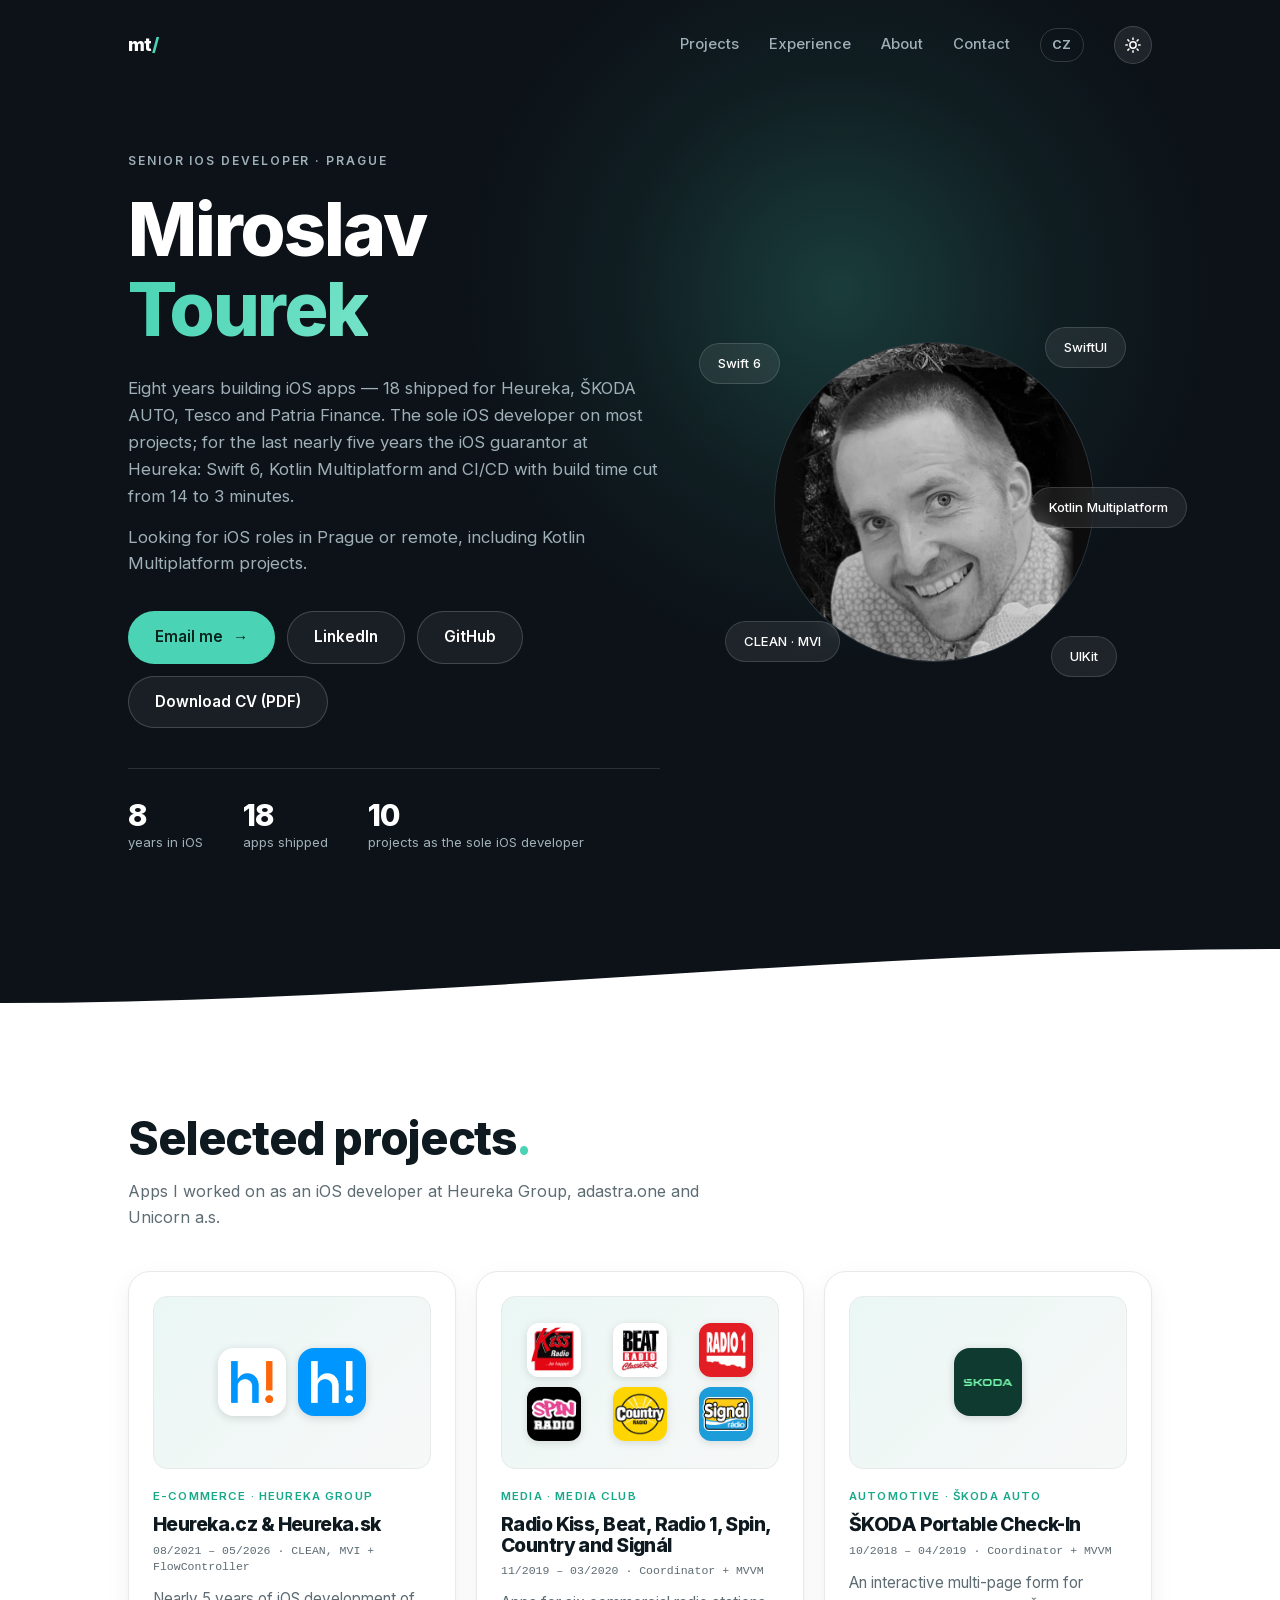
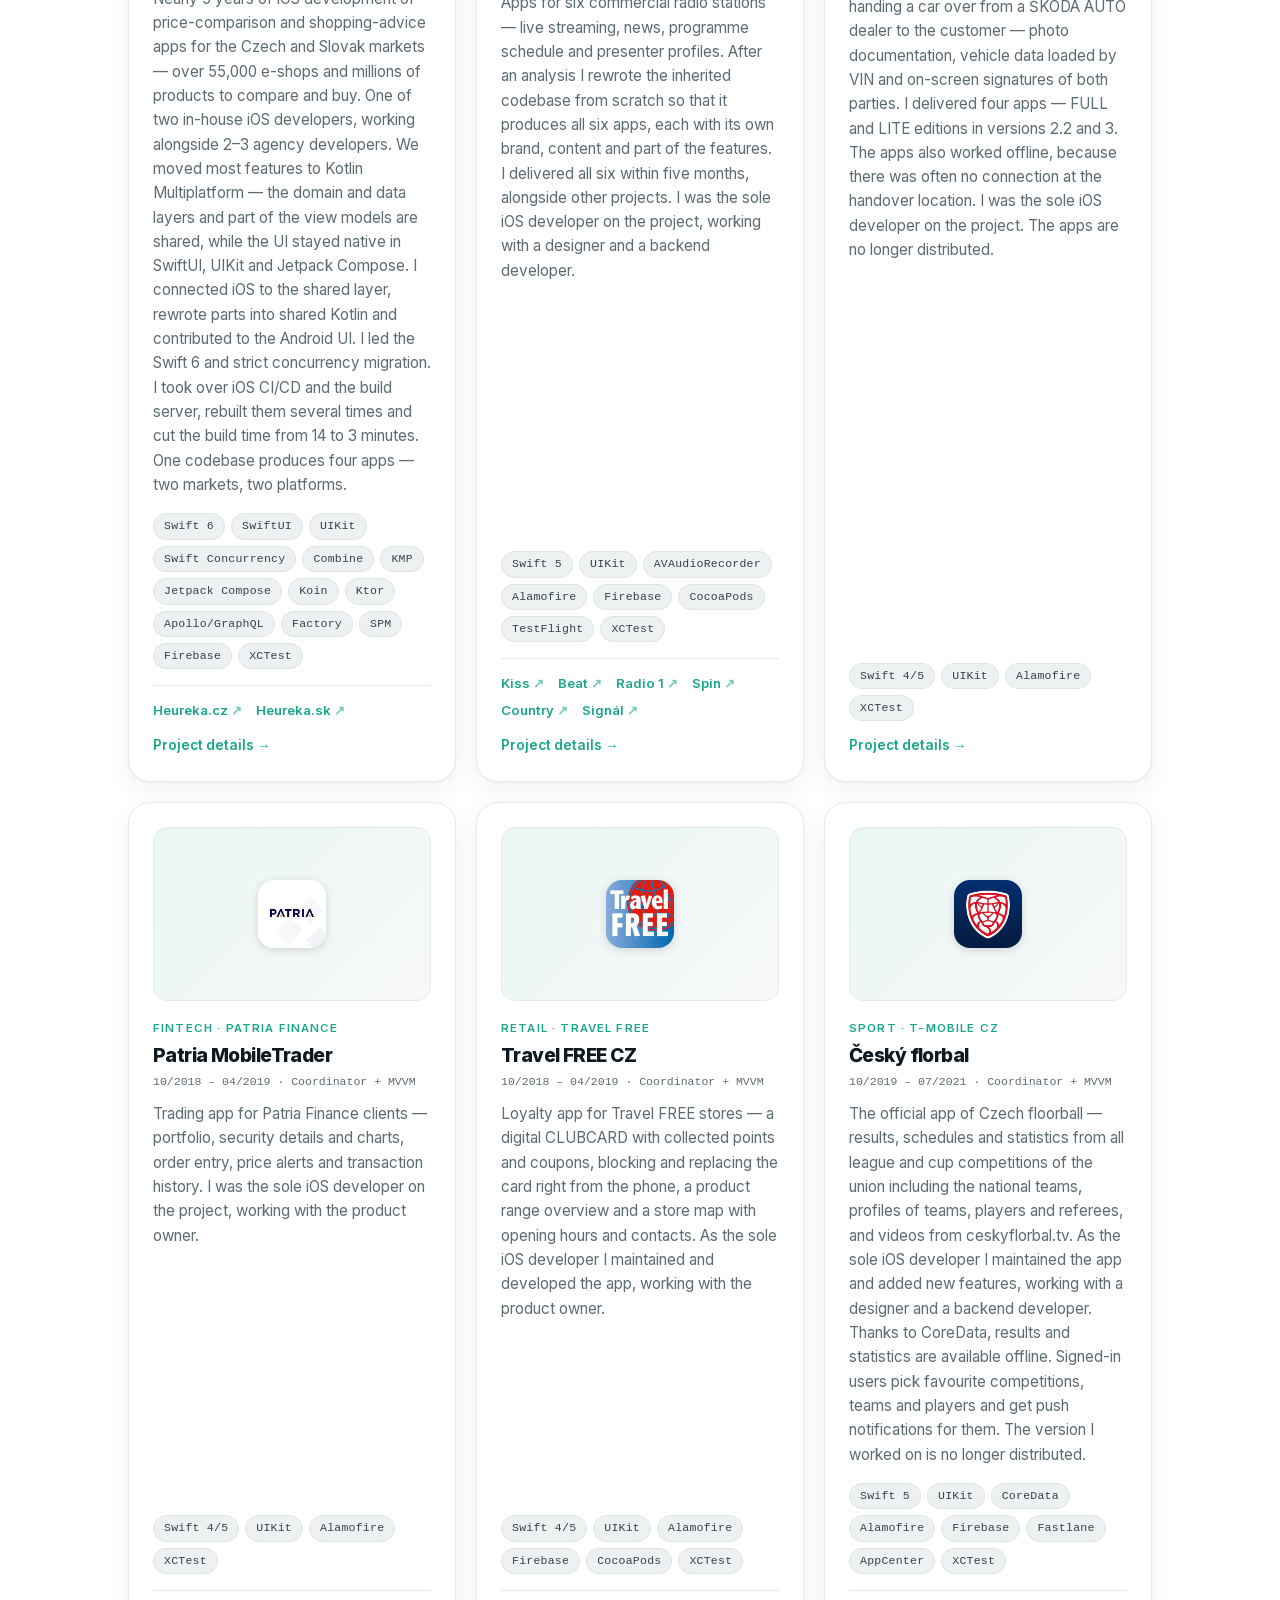
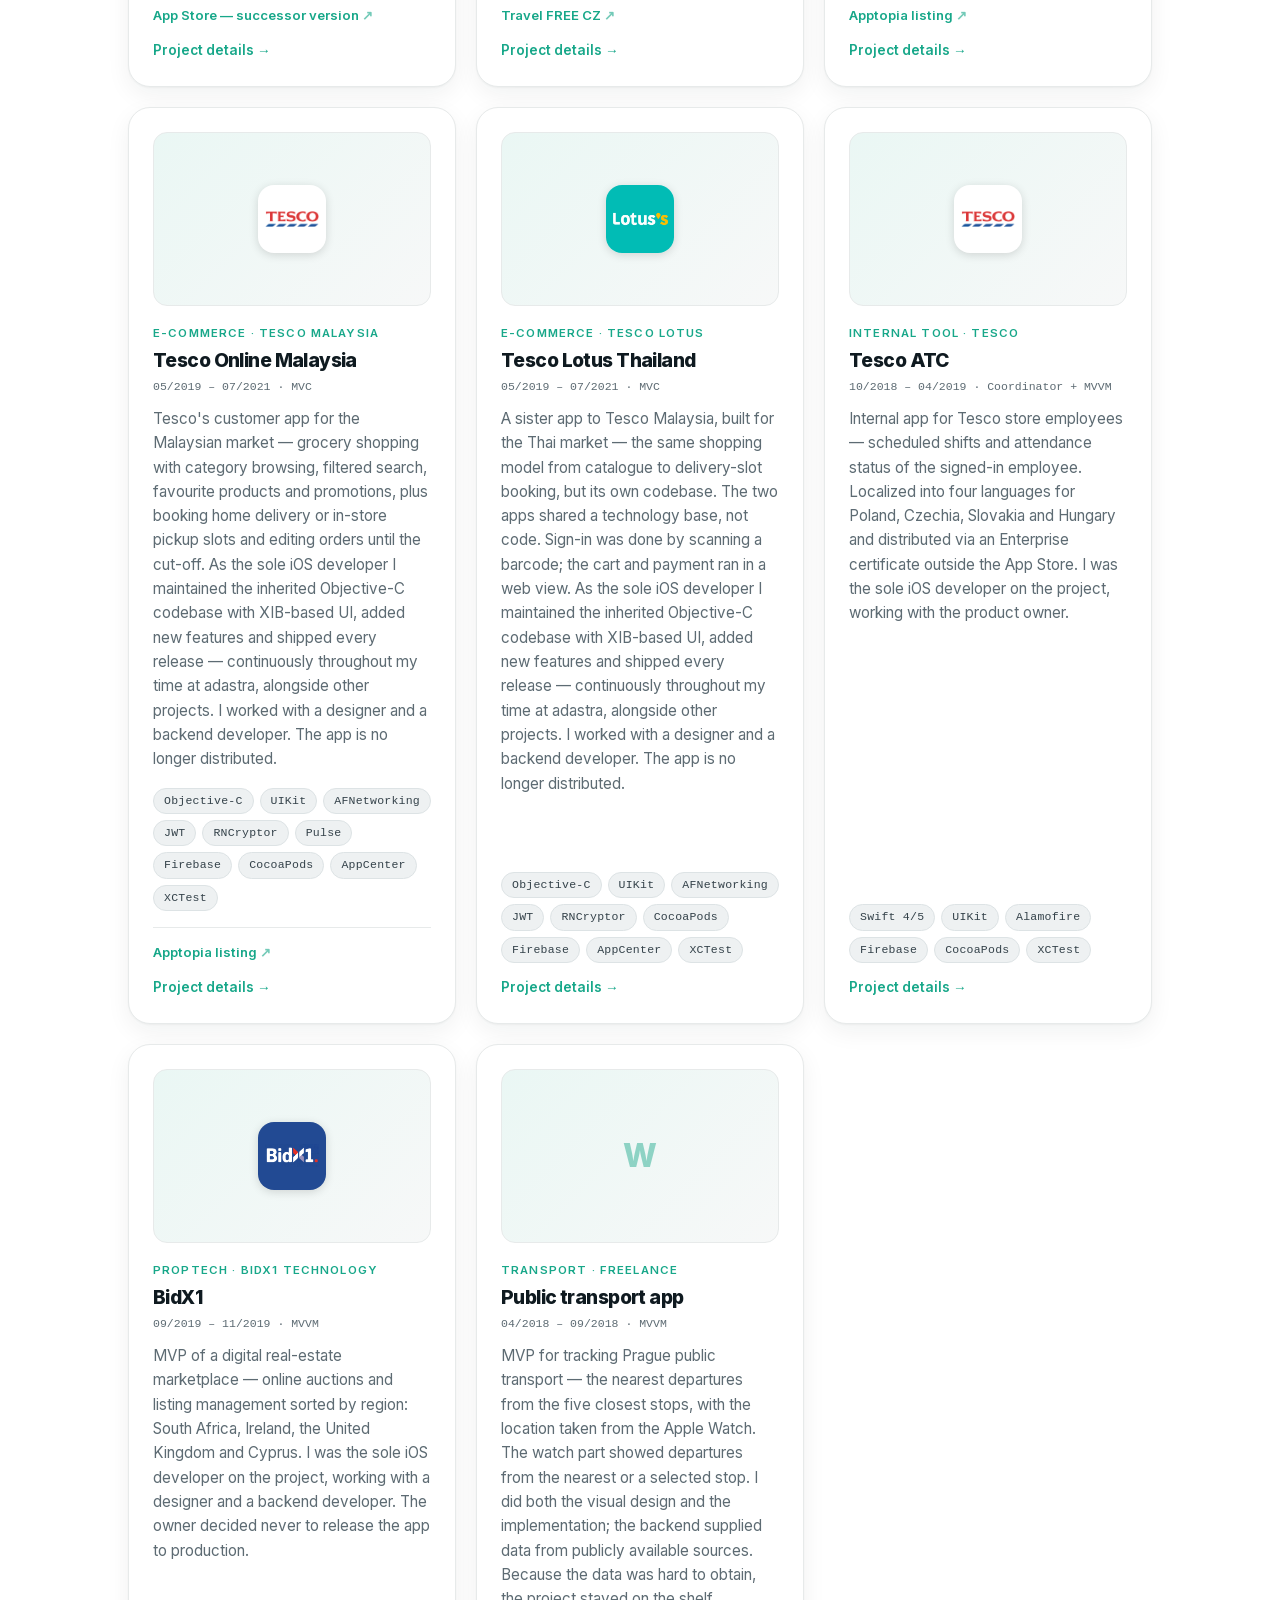
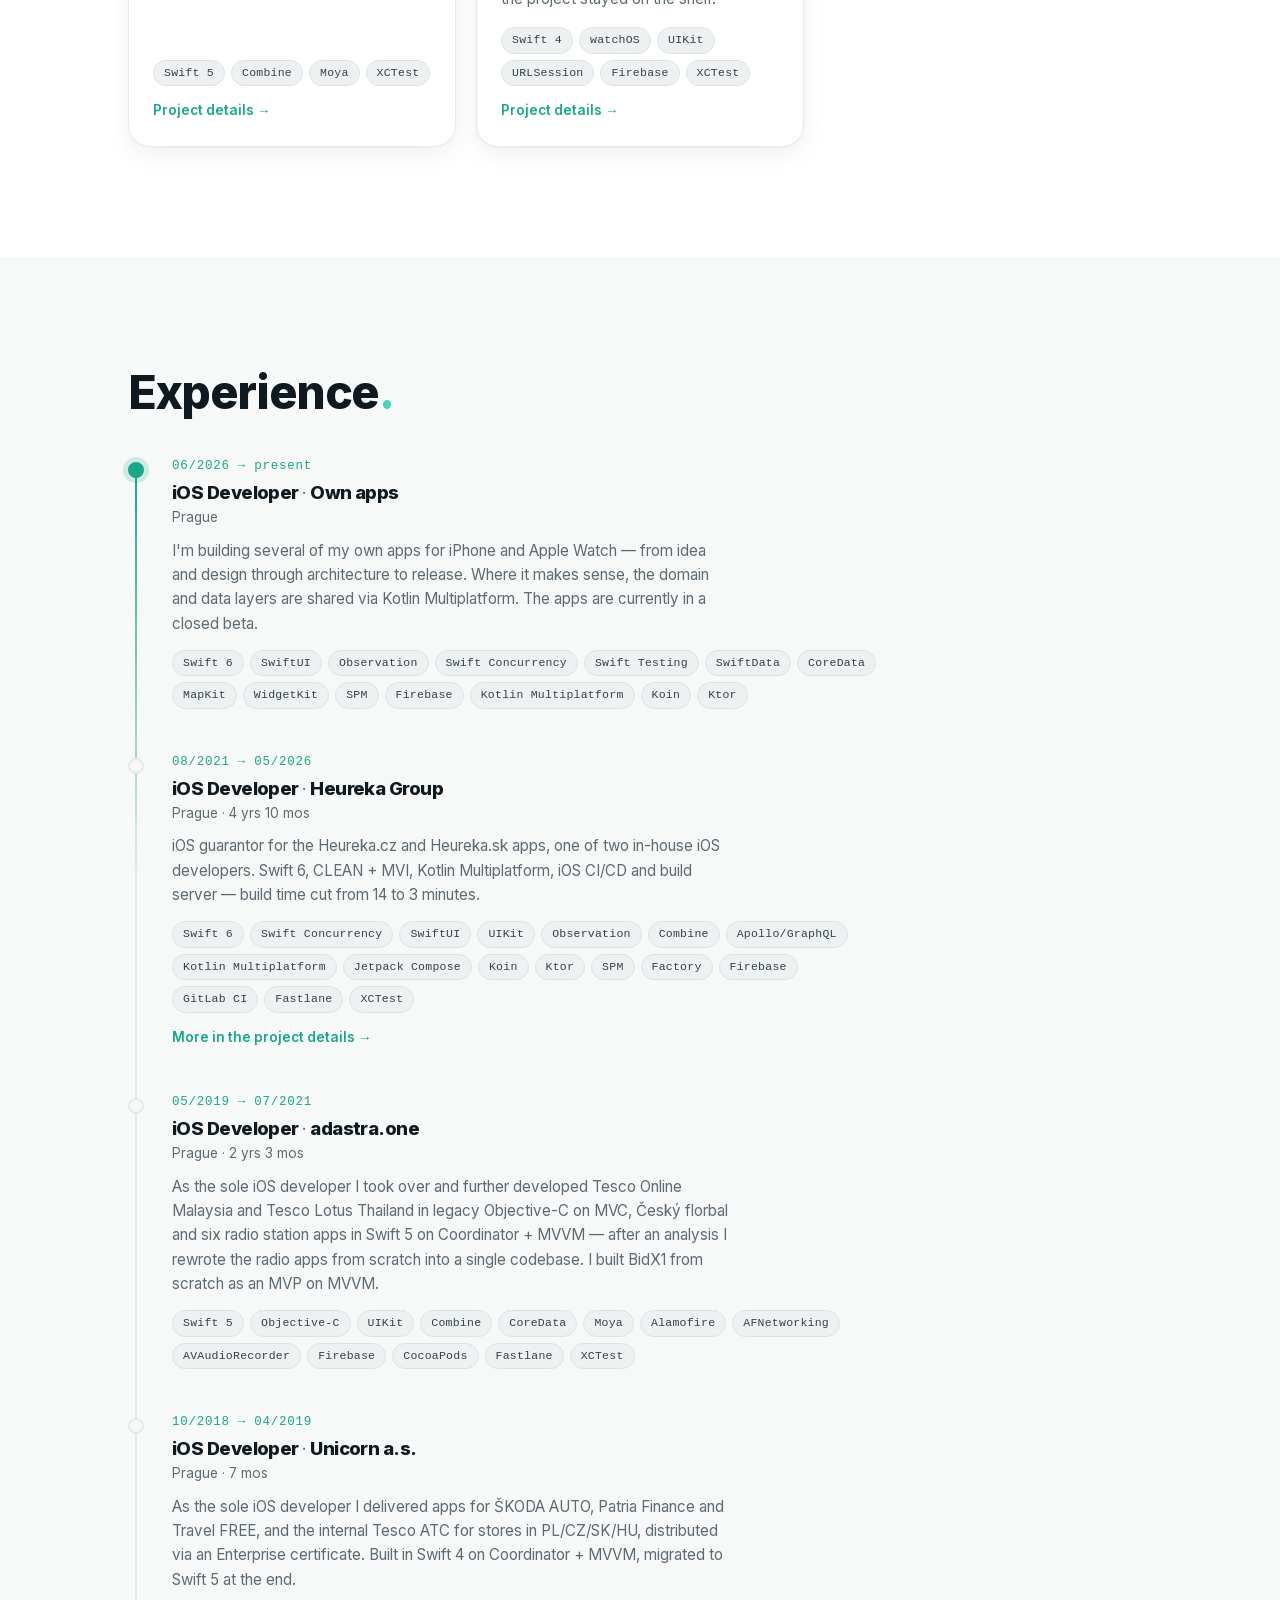
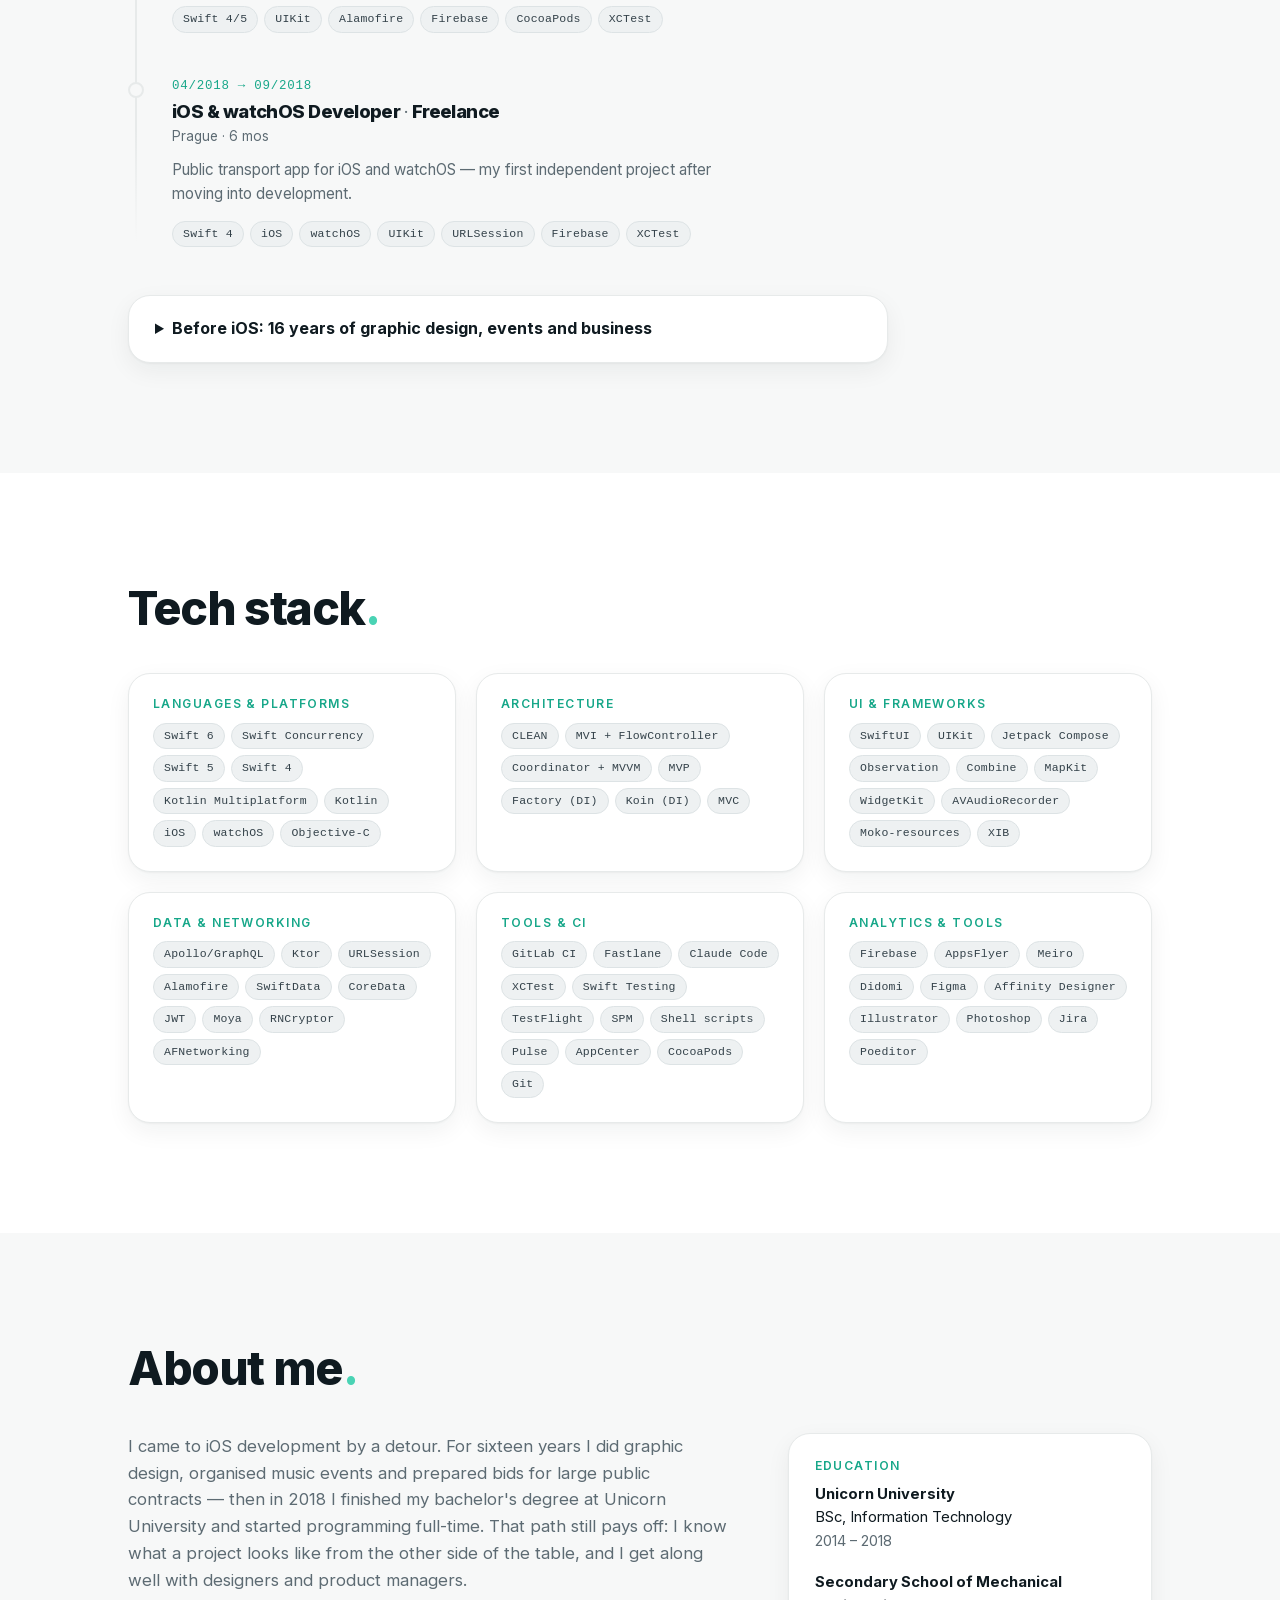
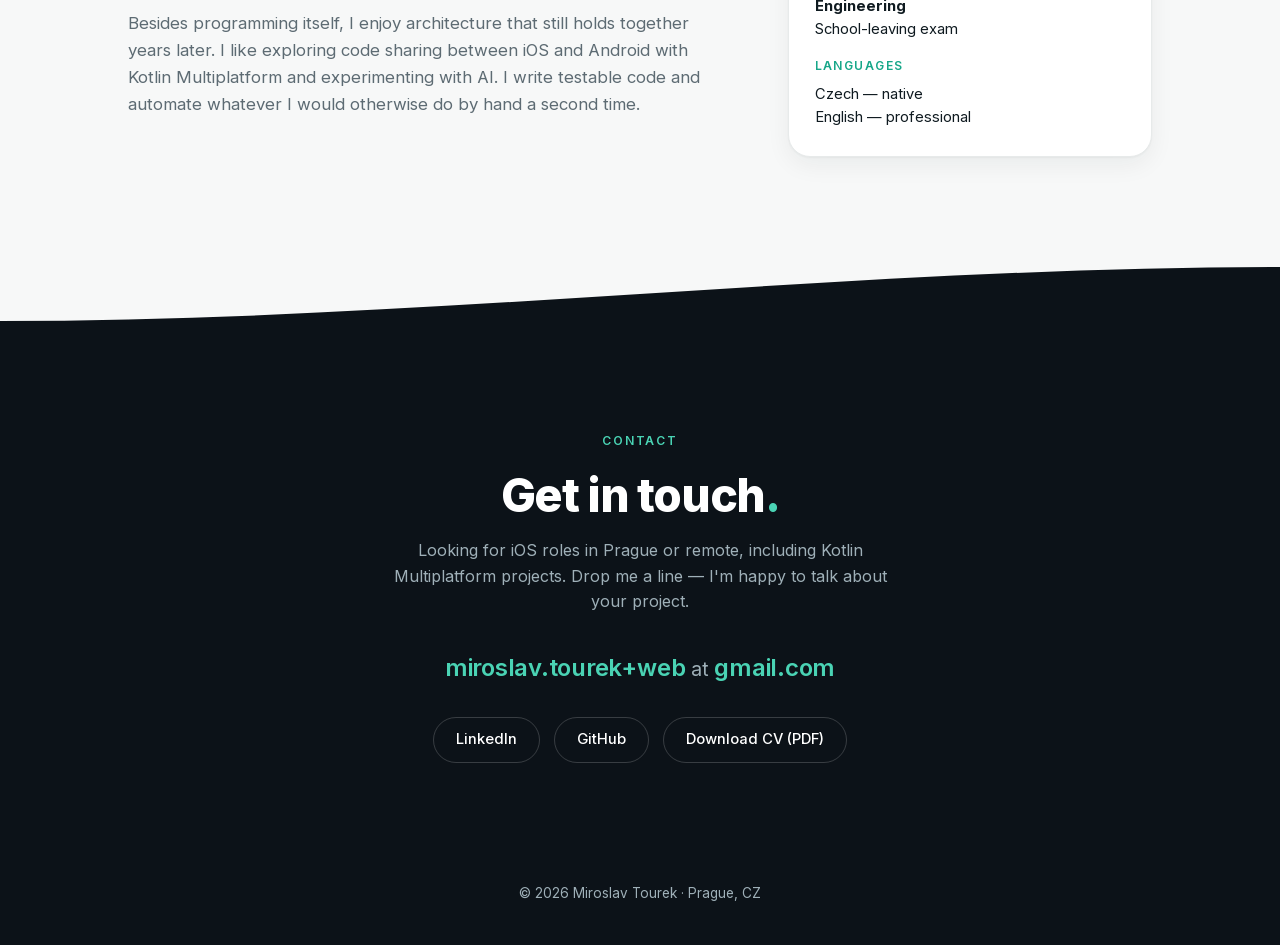
==== en/index.html @ 941f4572 "Small updates" ====
<!DOCTYPE html>
<html lang="en">
<head>
<meta charset="UTF-8">
<meta name="viewport" content="width=device-width, initial-scale=1.0">
<title>Miroslav Tourek — Senior iOS Developer</title>
<meta name="description" content="Senior iOS developer from Prague. 8 years of iOS development in Swift, including legacy Objective-C. CLEAN, MVI + FlowController, SwiftUI, Kotlin Multiplatform. Apps for Heureka, ŠKODA AUTO, Tesco and Patria Finance.">
<meta name="author" content="Miroslav Tourek">

<meta property="og:type" content="website">
<meta property="og:title" content="Miroslav Tourek — Senior iOS Developer">
<meta property="og:description" content="8 years of iOS development in Swift, including legacy Objective-C. CLEAN, MVI + FlowController, SwiftUI, Kotlin Multiplatform. Apps for Heureka, ŠKODA AUTO, Tesco and Patria Finance.">
<meta property="og:locale" content="en_US">
<meta property="og:locale:alternate" content="cs_CZ">
<meta name="twitter:card" content="summary">

<link rel="icon" href="data:image/svg+xml,<svg xmlns='http://www.w3.org/2000/svg' viewBox='0 0 32 32'><rect width='32' height='32' rx='7' fill='%230f1720'/><text x='16' y='22' font-family='Inter,Menlo,monospace' font-size='15' font-weight='800' fill='%234ad3b4' text-anchor='middle'>mt</text></svg>">
<link rel="alternate" hreflang="cs" href="https://carrione.github.io/Portfolio/">
<link rel="alternate" hreflang="en" href="https://carrione.github.io/Portfolio/en/">
<link rel="alternate" hreflang="x-default" href="https://carrione.github.io/Portfolio/en/">
<link rel="stylesheet" href="../style.css">
<script defer src="https://cloud.umami.is/script.js" data-website-id="1b06e631-d3c2-4215-a438-a8e95da702d8"></script>
<script>
  // The theme must be set before first paint, otherwise the light theme
  // flashes on load. Three modes: 'system' (no attribute, follows the OS),
  // 'light' and 'dark'. Only an explicit choice is stored.
  (function () {
    try {
      var saved = localStorage.getItem('theme');
      if (saved === 'dark' || saved === 'light') {
        document.documentElement.setAttribute('data-theme', saved);
      }
    } catch (e) { /* private window or storage disabled — fall back to the OS setting */ }
  })();
</script>
</head>
<body>

  <a class="skip-link" href="#content">Skip to content</a>

  <header class="site-header">
    <div class="wrap">
      <a class="logo" href="#">mt<span>/</span></a>
      <nav aria-label="Main navigation">
        <a href="#projects">Projects</a>
        <a href="#experience">Experience</a>
        <a href="#about">About</a>
        <a href="#contact">Contact</a>
        <a class="lang-switch" href="../" hreflang="cs" lang="cs" aria-label="Česká verze">CZ</a>
        <div class="theme-menu">
          <button class="theme-toggle" type="button" data-mode="system"
                  aria-haspopup="true" aria-expanded="false" aria-controls="theme-list"
                  aria-label="Theme: system">
            <svg class="icon-sun" viewBox="0 0 24 24" width="18" height="18" fill="none" stroke="currentColor" stroke-width="2" stroke-linecap="round" aria-hidden="true">
              <circle cx="12" cy="12" r="4.2"/>
              <path d="M12 2.5v2M12 19.5v2M2.5 12h2M19.5 12h2M5.2 5.2l1.4 1.4M17.4 17.4l1.4 1.4M18.8 5.2l-1.4 1.4M6.6 17.4l-1.4 1.4"/>
            </svg>
            <svg class="icon-moon" viewBox="0 0 24 24" width="18" height="18" fill="none" stroke="currentColor" stroke-width="2" stroke-linecap="round" stroke-linejoin="round" aria-hidden="true">
              <path d="M20 13.5A8.2 8.2 0 0 1 10.5 4a8.2 8.2 0 1 0 9.5 9.5z"/>
            </svg>
          </button>
          <ul class="theme-list" id="theme-list" role="menu" hidden>
            <li role="none">
              <button type="button" role="menuitemradio" data-choice="system" aria-checked="true">
                <span class="tick" aria-hidden="true">✓</span> System
              </button>
            </li>
            <li role="none">
              <button type="button" role="menuitemradio" data-choice="light" aria-checked="false">
                <span class="tick" aria-hidden="true">✓</span> Light
              </button>
            </li>
            <li role="none">
              <button type="button" role="menuitemradio" data-choice="dark" aria-checked="false">
                <span class="tick" aria-hidden="true">✓</span> Dark
              </button>
            </li>
          </ul>
        </div>
      </nav>
    </div>
  </header>

  <main id="content">

    <section class="hero">
      <div class="hero-glow" aria-hidden="true"></div>
      <div class="wrap hero-grid">

        <div class="hero-text">
        <p class="eyebrow">Senior iOS Developer · Prague</p>
        <h1>Miroslav<br><span class="accent">Tourek</span></h1>
        <p class="hero-role">
          Eight years building iOS apps — 18 shipped for Heureka, ŠKODA AUTO, Tesco and
          Patria Finance. The sole iOS developer on most projects; for the last nearly five
          years the iOS guarantor at Heureka: Swift 6, Kotlin Multiplatform and CI/CD with
          build time cut from 14 to 3 minutes.
        </p>
        <p class="hero-role">
          Looking for iOS roles in Prague or remote, including Kotlin Multiplatform projects.
        </p>
        <div class="hero-actions">
          <a class="btn btn-primary js-mail" href="#contact" data-user="miroslav.tourek+web" data-domain="gmail.com">Email me <span aria-hidden="true">→</span></a>
          <a class="btn btn-ghost" href="https://www.linkedin.com/in/miroslav-t-97759159" target="_blank" rel="noopener">LinkedIn</a>
          <a class="btn btn-ghost" href="https://github.com/Carrione" target="_blank" rel="noopener">GitHub</a>
          <a class="btn btn-ghost" href="../Miroslav_Tourek_CV.pdf" download>Download CV (PDF)</a>
        </div>
        <ul class="hero-stats">
          <li><strong>8</strong><span>years in iOS</span></li>
          <li><strong>18</strong><span>apps shipped</span></li>
          <li><strong>10</strong><span>projects as the sole iOS developer</span></li>
        </ul>
        </div>

        <!-- Same portrait and floating chips as the personal site; the chips name
             the core stack, so a recruiter sees the match at first glance. -->
        <div class="hero-portrait" aria-hidden="true">
          <div class="portrait"><img src="../img/portret.jpg" alt="" width="640" height="640"></div>
          <span class="float-chip chip-1">Swift 6</span>
          <span class="float-chip chip-4">SwiftUI</span>
          <span class="float-chip chip-5">UIKit</span>
          <span class="float-chip chip-2">Kotlin Multiplatform</span>
          <span class="float-chip chip-3">CLEAN · MVI</span>
        </div>

      </div>
    </section>

    <section id="projects" class="projects">
      <div class="wrap">
        <h2>Selected projects<span class="dot">.</span></h2>
        <p class="section-lead">
          Apps I worked on as an iOS developer at Heureka Group, adastra.one
          and Unicorn a.s.
        </p>
        <div class="project-grid">

          <article class="project-card" data-dialog="p-heureka">
            <div class="project-thumb has-icon">
              <img src="../img/icon-heureka-cz.jpg" alt="Heureka.cz app icon" width="256" height="256" loading="lazy">
              <img src="../img/icon-heureka-sk.jpg" alt="Heureka.sk app icon" width="256" height="256" loading="lazy">
            </div>
            <p class="project-tag">E-commerce · Heureka Group</p>
            <h3>Heureka.cz &amp; Heureka.sk</h3>
            <p class="project-meta">08/2021 – 05/2026 · CLEAN, MVI + FlowController</p>
            <p>Nearly 5 years of iOS development of price-comparison and shopping-advice
              apps for the Czech and Slovak markets — over 55,000 e-shops and millions of
              products to compare and buy. One of two in-house iOS developers, working
              alongside 2–3 agency developers. We moved most features to Kotlin
              Multiplatform — the domain and data layers and part of the view models are
              shared, while the UI stayed native in SwiftUI, UIKit and Jetpack Compose.
              I connected iOS to the shared layer, rewrote parts into shared Kotlin and
              contributed to the Android UI. I led the Swift 6 and strict concurrency
              migration. I took over iOS CI/CD and the build server, rebuilt them several
              times and cut the build time from 14 to 3 minutes.
              One codebase produces four apps — two markets, two platforms.</p>
            <ul class="chips">
              <li>Swift 6</li><li>SwiftUI</li><li>UIKit</li><li>Swift Concurrency</li><li>Combine</li>
              <li>KMP</li><li>Jetpack Compose</li><li>Koin</li><li>Ktor</li><li>Apollo/GraphQL</li><li>Factory</li>
              <li>SPM</li><li>Firebase</li>
              <li>XCTest</li>
            </ul>
            <p class="project-links">
              <a href="https://apps.apple.com/cz/app/heureka-cz-srovnávač-cen/id436106975" target="_blank" rel="noopener">Heureka.cz</a>
              <a href="https://apps.apple.com/cz/app/heureka-sk-porovnávač-cien/id6465955488" target="_blank" rel="noopener">Heureka.sk</a>
            </p>
            <button class="card-more" type="button" data-dialog="p-heureka">Project details</button>
          </article>

          <article class="project-card" data-dialog="p-radia">
            <div class="project-thumb has-mosaic">
              <img src="../img/icon-radio-kiss.jpg" alt="Radio Kiss app icon" width="256" height="256" loading="lazy">
              <img src="../img/icon-radio-beat.jpg" alt="Radio Beat app icon" width="256" height="256" loading="lazy">
              <img src="../img/icon-radio-1.jpg" alt="Radio 1 app icon" width="256" height="256" loading="lazy">
              <img src="../img/icon-spin-radio.jpg" alt="SPIN RADIO app icon" width="256" height="256" loading="lazy">
              <img src="../img/icon-country-radio.jpg" alt="Country Radio app icon" width="256" height="256" loading="lazy">
              <img src="../img/icon-signal-radio.jpg" alt="Signál Rádio app icon" width="256" height="256" loading="lazy">
            </div>
            <p class="project-tag">Media · MEDIA CLUB</p>
            <h3>Radio Kiss, Beat, Radio 1, Spin, Country and Signál</h3>
            <p class="project-meta">11/2019 – 03/2020 · Coordinator + MVVM</p>
            <p>Apps for six commercial radio stations — live streaming, news, programme
              schedule and presenter profiles. After an analysis I rewrote the inherited
              codebase from scratch so that it produces all six apps, each with its own
              brand, content and part of the features. I delivered all six within five
              months, alongside other projects. I was the sole iOS developer on the project,
              working with a designer and a backend developer.</p>
            <ul class="chips">
              <li>Swift 5</li><li>UIKit</li><li>AVAudioRecorder</li><li>Alamofire</li>
              <li>Firebase</li><li>CocoaPods</li><li>TestFlight</li>
              <li>XCTest</li>
            </ul>
            <p class="project-links">
              <a href="https://apps.apple.com/cz/app/radio-kiss/id967217746" target="_blank" rel="noopener">Kiss</a>
              <a href="https://apps.apple.com/cz/app/radio-beat/id979842840" target="_blank" rel="noopener">Beat</a>
              <a href="https://apps.apple.com/cz/app/radio-1/id960300605" target="_blank" rel="noopener">Radio 1</a>
              <a href="https://apps.apple.com/cz/app/spin-radio/id967919477" target="_blank" rel="noopener">Spin</a>
              <a href="https://apps.apple.com/cz/app/country-radio/id967927472" target="_blank" rel="noopener">Country</a>
              <a href="https://apps.apple.com/cz/app/signál-rádio/id979498633" target="_blank" rel="noopener">Signál</a>
            </p>
            <button class="card-more" type="button" data-dialog="p-radia">Project details</button>
          </article>

          <article class="project-card" data-dialog="p-skoda">
            <div class="project-thumb has-icon">
              <span class="logo-tile" style="--logo-bg: #0E3A2F; --logo-pad: 3px">
                <img src="../img/icon-skoda.png" alt="ŠKODA logo" width="256" height="84" loading="lazy">
              </span>
            </div>
            <p class="project-tag">Automotive · ŠKODA AUTO</p>
            <h3>ŠKODA Portable Check-In</h3>
            <p class="project-meta">10/2018 – 04/2019 · Coordinator + MVVM</p>
            <p>An interactive multi-page form for handing a car over from a ŠKODA AUTO
              dealer to the customer — photo documentation, vehicle data loaded by VIN and
              on-screen signatures of both parties. I delivered four apps — FULL and LITE
              editions in versions 2.2 and 3. The apps also worked offline, because there
              was often no connection at the handover location. I was the sole iOS
              developer on the project. The apps are no longer distributed.</p>
            <ul class="chips">
              <li>Swift 4/5</li><li>UIKit</li><li>Alamofire</li><li>XCTest</li>
            </ul>
            <button class="card-more" type="button" data-dialog="p-skoda">Project details</button>
          </article>

          <article class="project-card" data-dialog="p-patria">
            <div class="project-thumb has-icon">
              <img src="../img/icon-patria.jpg" alt="Patria Finance app icon" width="256" height="256" loading="lazy">
            </div>
            <p class="project-tag">Fintech · Patria Finance</p>
            <h3>Patria MobileTrader</h3>
            <p class="project-meta">10/2018 – 04/2019 · Coordinator + MVVM</p>
            <p>Trading app for Patria Finance clients — portfolio, security details and
              charts, order entry, price alerts and transaction history. I was the sole
              iOS developer on the project, working with the product owner.</p>
            <ul class="chips">
              <li>Swift 4/5</li><li>UIKit</li><li>Alamofire</li><li>XCTest</li>
            </ul>
            <p class="project-links">
              <a href="https://apps.apple.com/cz/app/patria-finance/id1600463800" target="_blank" rel="noopener">App Store — successor version</a>
            </p>
            <button class="card-more" type="button" data-dialog="p-patria">Project details</button>
          </article>

          <article class="project-card" data-dialog="p-travel-free">
            <div class="project-thumb has-icon">
              <img src="../img/icon-travel-free.jpg" alt="Travel FREE CZ app icon" width="256" height="256" loading="lazy">
            </div>
            <p class="project-tag">Retail · Travel FREE</p>
            <h3>Travel FREE CZ</h3>
            <p class="project-meta">10/2018 – 04/2019 · Coordinator + MVVM</p>
            <p>Loyalty app for Travel FREE stores — a digital CLUBCARD with collected
              points and coupons, blocking and replacing the card right from the phone,
              a product range overview and a store map with opening hours and contacts.
              As the sole iOS developer I maintained and developed the app, working with
              the product owner.</p>
            <ul class="chips">
              <li>Swift 4/5</li><li>UIKit</li><li>Alamofire</li><li>Firebase</li><li>CocoaPods</li>
              <li>XCTest</li>
            </ul>
            <p class="project-links">
              <a href="https://apps.apple.com/cz/app/travel-free-cz/id974005416" target="_blank" rel="noopener">Travel FREE CZ</a>
            </p>
            <button class="card-more" type="button" data-dialog="p-travel-free">Project details</button>
          </article>

          <article class="project-card" data-dialog="p-florbal">
            <div class="project-thumb has-icon">
              <img src="../img/icon-florbal.jpg" alt="Český florbal app icon" width="256" height="256" loading="lazy">
            </div>
            <p class="project-tag">Sport · T-Mobile CZ</p>
            <h3>Český florbal</h3>
            <p class="project-meta">10/2019 – 07/2021 · Coordinator + MVVM</p>
            <p>The official app of Czech floorball — results, schedules and statistics
              from all league and cup competitions of the union including the national
              teams, profiles of teams, players and referees, and videos from
              ceskyflorbal.tv. As the sole iOS developer I maintained the app and added
              new features, working with a designer and a backend developer. Thanks to
              CoreData, results and statistics are available offline. Signed-in users
              pick favourite competitions, teams and players and get push notifications
              for them. The version I worked on is no longer distributed.</p>
            <ul class="chips">
              <li>Swift 5</li><li>UIKit</li><li>CoreData</li><li>Alamofire</li>
              <li>Firebase</li><li>Fastlane</li><li>AppCenter</li>
              <li>XCTest</li>
            </ul>
            <p class="project-links">
              <a href="https://apptopia.com/unified/app/8080310954/about" target="_blank" rel="noopener">Apptopia listing</a>
            </p>
            <button class="card-more" type="button" data-dialog="p-florbal">Project details</button>
          </article>

          <article class="project-card" data-dialog="p-tesco-my">
            <div class="project-thumb has-icon">
              <span class="logo-tile" style="--logo-bg: #ffffff">
                <img src="../img/icon-tesco-my.png" alt="Tesco logo" width="256" height="75" loading="lazy">
              </span>
            </div>
            <p class="project-tag">E-commerce · Tesco Malaysia</p>
            <h3>Tesco Online Malaysia</h3>
            <p class="project-meta">05/2019 – 07/2021 · MVC</p>
            <p>Tesco's customer app for the Malaysian market — grocery shopping with
              category browsing, filtered search, favourite products and promotions,
              plus booking home delivery or in-store pickup slots and editing orders until
              the cut-off. As the sole iOS developer I maintained the inherited
              Objective-C codebase with XIB-based UI, added new features and shipped every
              release — continuously throughout my time at adastra, alongside other
              projects. I worked with a designer and a backend developer. The app is no
              longer distributed.</p>
            <ul class="chips">
              <li>Objective-C</li><li>UIKit</li><li>AFNetworking</li><li>JWT</li>
              <li>RNCryptor</li><li>Pulse</li><li>Firebase</li><li>CocoaPods</li><li>AppCenter</li>
              <li>XCTest</li>
            </ul>
            <p class="project-links">
              <a href="https://apptopia.com/ios/app/890449798/about" target="_blank" rel="noopener">Apptopia listing</a>
            </p>
            <button class="card-more" type="button" data-dialog="p-tesco-my">Project details</button>
          </article>

          <article class="project-card" data-dialog="p-lotuss">
            <div class="project-thumb has-icon">
              <img src="../img/icon-lotuss.jpg" alt="Tesco Lotus Thailand app icon" width="256" height="256" loading="lazy">
            </div>
            <p class="project-tag">E-commerce · Tesco Lotus</p>
            <h3>Tesco Lotus Thailand</h3>
            <p class="project-meta">05/2019 – 07/2021 · MVC</p>
            <p>A sister app to Tesco Malaysia, built for the Thai market — the same
              shopping model from catalogue to delivery-slot booking, but its own codebase.
              The two apps shared a technology base, not code. Sign-in was done by scanning
              a barcode; the cart and payment ran in a web view. As the sole iOS developer
              I maintained the inherited Objective-C codebase with XIB-based UI, added new
              features and shipped every release — continuously throughout my time at
              adastra, alongside other projects. I worked with a designer and a backend
              developer. The app is no longer distributed.</p>
            <ul class="chips">
              <li>Objective-C</li><li>UIKit</li><li>AFNetworking</li><li>JWT</li>
              <li>RNCryptor</li><li>CocoaPods</li><li>Firebase</li><li>AppCenter</li>
              <li>XCTest</li>
            </ul>
            <button class="card-more" type="button" data-dialog="p-lotuss">Project details</button>
          </article>

          <article class="project-card" data-dialog="p-tesco-atc">
            <div class="project-thumb has-icon">
              <span class="logo-tile" style="--logo-bg: #ffffff">
                <img src="../img/icon-tesco-my.png" alt="Tesco logo" width="256" height="75" loading="lazy">
              </span>
            </div>
            <p class="project-tag">Internal tool · Tesco</p>
            <h3>Tesco ATC</h3>
            <p class="project-meta">10/2018 – 04/2019 · Coordinator + MVVM</p>
            <p>Internal app for Tesco store employees — scheduled shifts and attendance
              status of the signed-in employee. Localized into four languages for Poland,
              Czechia, Slovakia and Hungary and distributed via an Enterprise certificate
              outside the App Store. I was the sole iOS developer on the project, working
              with the product owner.</p>
            <ul class="chips">
              <li>Swift 4/5</li><li>UIKit</li><li>Alamofire</li><li>Firebase</li><li>CocoaPods</li>
              <li>XCTest</li>
            </ul>
            <button class="card-more" type="button" data-dialog="p-tesco-atc">Project details</button>
          </article>

          <article class="project-card" data-dialog="p-bidx1">
            <div class="project-thumb has-icon">
              <span class="logo-tile" style="--logo-bg: #224A93">
                <img src="../img/BidX1.png" alt="BidX1 logo" width="209" height="89" loading="lazy">
              </span>
            </div>
            <p class="project-tag">PropTech · BidX1 Technology</p>
            <h3>BidX1</h3>
            <p class="project-meta">09/2019 – 11/2019 · MVVM</p>
            <p>MVP of a digital real-estate marketplace — online auctions and listing
              management sorted by region: South Africa, Ireland, the United Kingdom and
              Cyprus. I was the sole iOS developer on the project, working with a designer
              and a backend developer. The owner decided never to release the app to
              production.</p>
            <ul class="chips">
              <li>Swift 5</li><li>Combine</li><li>Moya</li>
              <li>XCTest</li>
            </ul>
            <button class="card-more" type="button" data-dialog="p-bidx1">Project details</button>
          </article>

          <article class="project-card" data-dialog="p-doprava">
            <div class="project-thumb" data-initials="W"></div>
            <p class="project-tag">Transport · Freelance</p>
            <h3>Public transport app</h3>
            <p class="project-meta">04/2018 – 09/2018 · MVVM</p>
            <p>MVP for tracking Prague public transport — the nearest departures from the
              five closest stops, with the location taken from the Apple Watch. The watch
              part showed departures from the nearest or a selected stop. I did both the
              visual design and the implementation; the backend supplied data from publicly
              available sources. Because the data was hard to obtain, the project stayed on
              the shelf.</p>
            <ul class="chips">
              <li>Swift 4</li><li>watchOS</li><li>UIKit</li><li>URLSession</li><li>Firebase</li><li>XCTest</li>      </ul>
            <button class="card-more" type="button" data-dialog="p-doprava">Project details</button>
          </article>

        </div>
      </div>
    </section>

    <section id="experience" class="experience">
      <div class="wrap">
        <h2>Experience<span class="dot">.</span></h2>

        <ol class="timeline">

          <li class="timeline-item">
            <p class="timeline-date">06/2026 → present</p>
            <h3>iOS Developer <span class="at">·</span> Own apps</h3>
            <p class="timeline-meta">Prague</p>
            <p>I'm building several of my own apps for iPhone and Apple Watch — from idea and
              design through architecture to release. Where it makes sense, the domain and
              data layers are shared via Kotlin Multiplatform. The apps are currently in a
              closed beta.</p>
            <ul class="chips">
              <li>Swift 6</li><li>SwiftUI</li><li>Observation</li><li>Swift Concurrency</li><li>Swift Testing</li>
              <li>SwiftData</li><li>CoreData</li><li>MapKit</li><li>WidgetKit</li><li>SPM</li><li>Firebase</li>
              <li>Kotlin Multiplatform</li><li>Koin</li><li>Ktor</li>
            </ul>
          </li>

          <li class="timeline-item">
            <p class="timeline-date">08/2021 → 05/2026</p>
            <h3>iOS Developer <span class="at">·</span> Heureka Group</h3>
            <p class="timeline-meta">Prague · 4 yrs 10 mos</p>
            <p>iOS guarantor for the Heureka.cz and Heureka.sk apps, one of two in-house iOS
              developers. Swift 6, CLEAN + MVI, Kotlin Multiplatform, iOS CI/CD and build
              server — build time cut from 14 to 3 minutes.</p>
            <ul class="chips">
              <li>Swift 6</li><li>Swift Concurrency</li><li>SwiftUI</li><li>UIKit</li><li>Observation</li><li>Combine</li>
              <li>Apollo/GraphQL</li><li>Kotlin Multiplatform</li><li>Jetpack Compose</li><li>Koin</li><li>Ktor</li>
              <li>SPM</li><li>Factory</li>
              <li>Firebase</li><li>GitLab CI</li><li>Fastlane</li>
              <li>XCTest</li>
            </ul>
            <button class="card-more" type="button" data-dialog="p-heureka">More in the project details</button>
          </li>

          <li class="timeline-item">
            <p class="timeline-date">05/2019 → 07/2021</p>
            <h3>iOS Developer <span class="at">·</span> adastra.one</h3>
            <p class="timeline-meta">Prague · 2 yrs 3 mos</p>
            <p>As the sole iOS developer I took over and further developed Tesco Online
              Malaysia and Tesco Lotus Thailand in legacy Objective-C on MVC, Český florbal
              and six radio station apps in Swift 5 on Coordinator + MVVM — after an analysis
              I rewrote the radio apps from scratch into a single codebase. I built BidX1
              from scratch as an MVP on MVVM.</p>
            <ul class="chips">
              <li>Swift 5</li><li>Objective-C</li><li>UIKit</li><li>Combine</li>
              <li>CoreData</li><li>Moya</li><li>Alamofire</li><li>AFNetworking</li>
              <li>AVAudioRecorder</li><li>Firebase</li><li>CocoaPods</li><li>Fastlane</li>
              <li>XCTest</li>
            </ul>
          </li>

          <li class="timeline-item">
            <p class="timeline-date">10/2018 → 04/2019</p>
            <h3>iOS Developer <span class="at">·</span> Unicorn a.s.</h3>
            <p class="timeline-meta">Prague · 7 mos</p>
            <p>As the sole iOS developer I delivered apps for ŠKODA AUTO, Patria Finance
              and Travel FREE, and the internal Tesco ATC for stores in PL/CZ/SK/HU,
              distributed via an Enterprise certificate. Built in Swift 4 on Coordinator
              + MVVM, migrated to Swift 5 at the end.</p>
            <ul class="chips">
              <li>Swift 4/5</li><li>UIKit</li><li>Alamofire</li><li>Firebase</li>
              <li>CocoaPods</li><li>XCTest</li>
            </ul>
          </li>

          <li class="timeline-item">
            <p class="timeline-date">04/2018 → 09/2018</p>
            <h3>iOS &amp; watchOS Developer <span class="at">·</span> Freelance</h3>
            <p class="timeline-meta">Prague · 6 mos</p>
            <p>Public transport app for iOS and watchOS — my first independent project
              after moving into development.</p>
            <ul class="chips">
              <li>Swift 4</li><li>iOS</li><li>watchOS</li><li>UIKit</li>
              <li>URLSession</li><li>Firebase</li><li>XCTest</li>
            </ul>
          </li>

        </ol>

        <details class="prior-career">
          <summary>Before iOS: 16 years of graphic design, events and business</summary>
          <ul>
            <li><strong>Freelance graphic designer</strong> (2004 → 2016) — side activity: visuals and
              promotional materials for music events. Photoshop, Illustrator, Affinity Designer.</li>
            <li><strong>Event manager, freelance</strong> (2000 → 2013) — side activity: organising
              music nights and festivals with Czech and international artists.</li>
            <li><strong>Owner &amp; manager, Sensation Factory iRadio</strong> (2010 → 2014) —
              side business alongside employment: running the team and operations of an
              internet radio station, dealing with content providers.</li>
            <li><strong>Project purchaser, BRK - stavební</strong> (2015) — preparation
              and purchasing for the construction of a residential project with 33 apartments.</li>
            <li><strong>Trade officer, HOCHTIEF CZ</strong> (2006 → 2013) — budgets
              and bids for large public and private construction contracts.</li>
            <li><strong>Trade officer, AQUATEST</strong> (2004 → 2006) — preparing
              and coordinating bids for large public environmental contracts.</li>
          </ul>
        </details>
      </div>
    </section>

    <section id="stack" class="stack">
      <div class="wrap">
        <h2>Tech stack<span class="dot">.</span></h2>
        <div class="stack-grid">

          <div class="stack-group">
            <h3>Languages &amp; platforms</h3>
            <ul class="chips">
              <li>Swift 6</li>
              <li>Swift Concurrency</li>
              <li>Swift 5</li>
              <li>Swift 4</li>
              <li>Kotlin Multiplatform</li>
              <li>Kotlin</li>
              <li>iOS</li>
              <li>watchOS</li>
              <li>Objective-C</li>
            </ul>
          </div>

          <div class="stack-group">
            <h3>Architecture</h3>
            <ul class="chips">
              <li>CLEAN</li>
              <li>MVI + FlowController</li>
              <li>Coordinator + MVVM</li>
              <li>MVP</li>
              <li>Factory (DI)</li>
              <li>Koin (DI)</li>
              <li>MVC</li>
            </ul>
          </div>

          <div class="stack-group">
            <h3>UI &amp; frameworks</h3>
            <ul class="chips">
              <li>SwiftUI</li>
              <li>UIKit</li>
              <li>Jetpack Compose</li>
              <li>Observation</li>
              <li>Combine</li>
              <li>MapKit</li>
              <li>WidgetKit</li>
              <li>AVAudioRecorder</li>
              <li>Moko-resources</li>
              <li>XIB</li>
            </ul>
          </div>

          <div class="stack-group">
            <h3>Data &amp; networking</h3>
            <ul class="chips">
              <li>Apollo/GraphQL</li>
              <li>Ktor</li>
              <li>URLSession</li>
              <li>Alamofire</li>
              <li>SwiftData</li>
              <li>CoreData</li>
              <li>JWT</li>
              <li>Moya</li>
              <li>RNCryptor</li>
              <li>AFNetworking</li>
            </ul>
          </div>

          <div class="stack-group">
            <h3>Tools &amp; CI</h3>
            <ul class="chips">
              <li>GitLab CI</li>
              <li>Fastlane</li>
              <li>Claude Code</li>
              <li>XCTest</li>
              <li>Swift Testing</li>
              <li>TestFlight</li>
              <li>SPM</li>
              <li>Shell scripts</li>
              <li>Pulse</li>
              <li>AppCenter</li>
              <li>CocoaPods</li>
              <li>Git</li>
            </ul>
          </div>

          <div class="stack-group">
            <h3>Analytics &amp; tools</h3>
            <ul class="chips">
              <li>Firebase</li>
              <li>AppsFlyer</li>
              <li>Meiro</li>
              <li>Didomi</li>
              <li>Figma</li>
              <li>Affinity Designer</li>
              <li>Illustrator</li>
              <li>Photoshop</li>
              <li>Jira</li>
              <li>Poeditor</li>
            </ul>
          </div>

        </div>
      </div>
    </section>

    <section id="about" class="about">
      <div class="wrap">
        <h2>About me<span class="dot">.</span></h2>
        <div class="about-grid">
          <div class="about-text">
            <p>
              I came to iOS development by a detour. For sixteen years I did graphic design,
              organised music events and prepared bids for large public contracts — then in
              2018 I finished my bachelor's degree at Unicorn University and started programming
              full-time. That path still pays off: I know what a project looks like from the
              other side of the table, and I get along well with designers and product
              managers.
            </p>
            <p>
              Besides programming itself, I enjoy architecture that still holds together
              years later. I like exploring code sharing between iOS and Android with
              Kotlin Multiplatform and experimenting with AI. I write testable code and
              automate whatever I would otherwise do by hand a second time.
            </p>
          </div>
          <aside class="about-side">
            <h3>Education</h3>
            <p><strong>Unicorn University</strong><br>
              BSc, Information Technology<br>
              <span class="muted">2014 – 2018</span></p>
            <p><strong>Secondary School of Mechanical Engineering</strong><br>
              School-leaving exam</p>
            <h3>Languages</h3>
            <p>Czech — native<br>
              English — professional</p>
          </aside>
        </div>
      </div>
    </section>

    <section id="contact" class="contact">
      <div class="wrap">
        <p class="eyebrow">Contact</p>
        <h2>Get in touch<span class="dot">.</span></h2>
        <p class="contact-lead">
          Looking for iOS roles in Prague or remote, including Kotlin Multiplatform projects.
          Drop me a line — I'm happy to talk about your project.
        </p>
        <p class="contact-mail">
          <a class="js-mail" href="#contact" data-user="miroslav.tourek+web" data-domain="gmail.com">miroslav.tourek+web <span class="at-word">at</span> gmail.com</a>
        </p>
        <div class="socials">
          <a href="https://www.linkedin.com/in/miroslav-t-97759159" target="_blank" rel="noopener">LinkedIn</a>
          <a href="https://github.com/Carrione" target="_blank" rel="noopener">GitHub</a>
          <a href="../Miroslav_Tourek_CV.pdf" download>Download CV (PDF)</a>
        </div>
      </div>
    </section>

  </main>

  <dialog id="p-heureka" class="project-dialog" tabindex="-1" autofocus aria-labelledby="p-heureka-t">
    <button class="dialog-close" type="button" aria-label="Close details">&times;</button>
    <p class="project-tag">E-commerce · Heureka Group</p>
    <h3 id="p-heureka-t">Heureka.cz &amp; Heureka.sk</h3>
    <p class="project-meta">08/2021 – 05/2026 · iOS Developer</p>
    <div class="gallery-strip">
      <button class="shot" type="button" data-full="../img/shot-heureka-1-lg.jpg" data-caption="Heureka — home screen" aria-label="Enlarge:  Heureka — home screen">
        <img src="../img/shot-heureka-1.jpg" alt="Heureka — home screen" width="392" height="852" loading="lazy">
      </button>
      <button class="shot" type="button" data-full="../img/shot-heureka-2-lg.jpg" data-caption="Heureka — category listing and filters" aria-label="Enlarge:  Heureka — category listing and filters">
        <img src="../img/shot-heureka-2.jpg" alt="Heureka — category listing and filters" width="392" height="852" loading="lazy">
      </button>
      <button class="shot" type="button" data-full="../img/shot-heureka-3-lg.jpg" data-caption="Heureka — product detail" aria-label="Enlarge:  Heureka — product detail">
        <img src="../img/shot-heureka-3.jpg" alt="Heureka — product detail" width="392" height="852" loading="lazy">
      </button>
      <button class="shot" type="button" data-full="../img/shot-heureka-4-lg.jpg" data-caption="Heureka — shop offers" aria-label="Enlarge:  Heureka — shop offers">
        <img src="../img/shot-heureka-4.jpg" alt="Heureka — shop offers" width="392" height="852" loading="lazy">
      </button>
      <button class="shot" type="button" data-full="../img/shot-heureka-5-lg.jpg" data-caption="Heureka — similar products" aria-label="Enlarge:  Heureka — similar products">
        <img src="../img/shot-heureka-5.jpg" alt="Heureka — similar products" width="392" height="852" loading="lazy">
      </button>
      <button class="shot" type="button" data-full="../img/shot-heureka-6-lg.jpg" data-caption="Heureka — product reviews" aria-label="Enlarge:  Heureka — product reviews">
        <img src="../img/shot-heureka-6.jpg" alt="Heureka — product reviews" width="392" height="852" loading="lazy">
      </button>
      <button class="shot" type="button" data-full="../img/shot-heureka-7-lg.jpg" data-caption="Heureka — AI review summary" aria-label="Enlarge:  Heureka — AI review summary">
        <img src="../img/shot-heureka-7.jpg" alt="Heureka — AI review summary" width="392" height="852" loading="lazy">
      </button>
      <button class="shot" type="button" data-full="../img/shot-heureka-8-lg.jpg" data-caption="Heureka — price history" aria-label="Enlarge:  Heureka — price history">
        <img src="../img/shot-heureka-8.jpg" alt="Heureka — price history" width="392" height="852" loading="lazy">
      </button>
      <button class="shot" type="button" data-full="../img/shot-heureka-9-lg.jpg" data-caption="Heureka — product Q&amp;A" aria-label="Enlarge:  Heureka — product Q&amp;A">
        <img src="../img/shot-heureka-9.jpg" alt="Heureka — product Q&amp;A" width="392" height="852" loading="lazy">
      </button>
      <button class="shot" type="button" data-full="../img/shot-heureka-10-lg.jpg" data-caption="Heureka — Q&amp;A and questions" aria-label="Enlarge:  Heureka — Q&amp;A and questions">
        <img src="../img/shot-heureka-10.jpg" alt="Heureka — Q&amp;A and questions" width="392" height="852" loading="lazy">
      </button>
      <button class="shot" type="button" data-full="../img/shot-heureka-11-lg.jpg" data-caption="Heureka — question detail" aria-label="Enlarge:  Heureka — question detail">
        <img src="../img/shot-heureka-11.jpg" alt="Heureka — question detail" width="392" height="852" loading="lazy">
      </button>
      <button class="shot" type="button" data-full="../img/shot-heureka-12-lg.jpg" data-caption="Heureka — product comparison" aria-label="Enlarge:  Heureka — product comparison">
        <img src="../img/shot-heureka-12.jpg" alt="Heureka — product comparison" width="392" height="852" loading="lazy">
      </button>
      <button class="shot" type="button" data-full="../img/shot-heureka-13-lg.jpg" data-caption="Heureka — favourites" aria-label="Enlarge:  Heureka — favourites">
        <img src="../img/shot-heureka-13.jpg" alt="Heureka — favourites" width="392" height="852" loading="lazy">
      </button>
      <button class="shot" type="button" data-full="../img/shot-heureka-14-lg.jpg" data-caption="Heureka — barcode scanning" aria-label="Enlarge:  Heureka — barcode scanning">
        <img src="../img/shot-heureka-14.jpg" alt="Heureka — barcode scanning" width="392" height="852" loading="lazy">
      </button>
      <button class="shot" type="button" data-full="../img/shot-heureka-15-lg.jpg" data-caption="Heureka — scan history" aria-label="Enlarge:  Heureka — scan history">
        <img src="../img/shot-heureka-15.jpg" alt="Heureka — scan history" width="392" height="852" loading="lazy">
      </button>
      <button class="shot" type="button" data-full="../img/shot-heureka-16-lg.jpg" data-caption="Heureka — AI shopping advisor" aria-label="Enlarge:  Heureka — AI shopping advisor">
        <img src="../img/shot-heureka-16.jpg" alt="Heureka — AI shopping advisor" width="392" height="852" loading="lazy">
      </button>
      <button class="shot" type="button" data-full="../img/shot-heureka-17-lg.jpg" data-caption="Heureka — AI shopping advisor — result" aria-label="Enlarge:  Heureka — AI shopping advisor — result">
        <img src="../img/shot-heureka-17.jpg" alt="Heureka — AI shopping advisor — result" width="392" height="852" loading="lazy">
      </button>
      <button class="shot" type="button" data-full="../img/shot-heureka-18-lg.jpg" data-caption="Heureka — limited-time offer" aria-label="Enlarge:  Heureka — limited-time offer">
        <img src="../img/shot-heureka-18.jpg" alt="Heureka — limited-time offer" width="392" height="852" loading="lazy">
      </button>
      <button class="shot" type="button" data-full="../img/shot-heureka-19-lg.jpg" data-caption="Heureka — search history" aria-label="Enlarge:  Heureka — search history">
        <img src="../img/shot-heureka-19.jpg" alt="Heureka — search history" width="392" height="852" loading="lazy">
      </button>
      <button class="shot" type="button" data-full="../img/shot-heureka-20-lg.jpg" data-caption="Heureka — search and suggestions" aria-label="Enlarge:  Heureka — search and suggestions">
        <img src="../img/shot-heureka-20.jpg" alt="Heureka — search and suggestions" width="392" height="852" loading="lazy">
      </button>
      <button class="shot" type="button" data-full="../img/shot-heureka-21-lg.jpg" data-caption="Heureka — shop offer detail" aria-label="Enlarge:  Heureka — shop offer detail">
        <img src="../img/shot-heureka-21.jpg" alt="Heureka — shop offer detail" width="392" height="852" loading="lazy">
      </button>
      <button class="shot" type="button" data-full="../img/shot-heureka-22-lg.jpg" data-caption="Heureka — pickup points" aria-label="Enlarge:  Heureka — pickup points">
        <img src="../img/shot-heureka-22.jpg" alt="Heureka — pickup points" width="392" height="852" loading="lazy">
      </button>
      <button class="shot" type="button" data-full="../img/shot-heureka-23-lg.jpg" data-caption="Heureka — choosing a delivery point" aria-label="Enlarge:  Heureka — choosing a delivery point">
        <img src="../img/shot-heureka-23.jpg" alt="Heureka — choosing a delivery point" width="392" height="852" loading="lazy">
      </button>
      <button class="shot" type="button" data-full="../img/shot-heureka-24-lg.jpg" data-caption="Heureka — adding to cart" aria-label="Enlarge:  Heureka — adding to cart">
        <img src="../img/shot-heureka-24.jpg" alt="Heureka — adding to cart" width="392" height="852" loading="lazy">
      </button>
    </div>
    <p class="project-links">
      <a href="https://apps.apple.com/cz/app/heureka-cz-srovnávač-cen/id436106975" target="_blank" rel="noopener">Heureka.cz</a>
      <a href="https://apps.apple.com/cz/app/heureka-sk-porovnávač-cien/id6465955488" target="_blank" rel="noopener">Heureka.sk</a>
    </p>
    <p class="dialog-lead">When I joined the team, the iOS and Android apps were separate, each with its
      own logic. I was one of two in-house iOS developers, working alongside 2–3 agency
      developers. During my time there the company decided to go multiplatform — Kotlin
      Multiplatform was brought in by the partner agency — and most features moved to
      KMP: shared domain and data layers and, next to the native view models, view models
      shared by iOS and Android. The UI stayed native — SwiftUI and UIKit on iOS. One
      codebase thus produces four apps — Heureka.cz and Heureka.sk for iOS and Android.</p>
    <h4>My contribution</h4>
    <p class="dialog-lead">Throughout my time there I continuously developed new features and changes
      to existing ones based on product requirements — from requirement analysis and
      solution design through implementation with tests to release on TestFlight and the
      App Store. On top of that, code reviews and testing other developers' builds.
      Selected highlights:</p>
    <p class="dialog-lead"><strong>Kotlin Multiplatform</strong> — I connected the iOS UI to the shared
      layer, rewrote parts of the code into shared Kotlin and contributed to the Android UI
      (Jetpack Compose). As the person responsible for the iOS app, I tested and signed off
      the production release of the KMP version.</p>
    <p class="dialog-lead"><strong>Swift 6</strong> — I led the migration of the apps to Swift 6 and strict
      concurrency: async/await and actors across the codebase, Sendable and @MainActor
      isolation.</p>
    <p class="dialog-lead"><strong>CI/CD and build server</strong> — as the sole owner I took over iOS
      CI/CD on GitLab CI, Fastlane and shell scripts as well as the build server, and rebuilt
      them several times over the years — tests, pre-production and production builds, and
      distribution to TestFlight and the App Store. I cut the build time of the app with the
      shared KMP code from 14 to 3 minutes. We moved the build server to MacStadium and,
      after an efficiency and cost analysis, back to our own hardware — with faster response
      times, a return on investment within a year and data fully under our own control.</p>
    <p class="dialog-lead"><strong>AI code review</strong> — I integrated AI code review built on Claude
      Code into CI/CD. It posts a comment on every merge request — and with it, a more
      consistent check of how changes affect code security.</p>
    <p class="dialog-lead"><strong>Product comparison</strong> — I designed and implemented the feature
      from solution design to release (see the “product comparison” screenshot in the
      gallery above). Later I also reworked the look and behaviour of the product detail.</p>
    <p class="dialog-lead"><strong>Codebase modernisation</strong> — first I cleaned presentation logic and
      state management out of the views, then rewrote them in SwiftUI (navigation stayed in
      UIKit). I migrated selected features from REST to GraphQL, introduced local SPM
      packages and adopted Liquid Glass in the apps.</p>
    <p class="dialog-lead"><strong>Buying right in the app</strong> — I connected the apps to Heureka's
      web cart — the cart runs in a web view inside the app, so users can buy without
      leaving it.</p>
    <h4>What the apps do</h4>
    <p class="dialog-lead">The apps track over 55,000 e-shops, including well-known stores such as Alza,
      Datart, Allegro, Notino and Pilulka, and together offer millions of products — not
      only to compare, but also to buy right in the app or at the chosen e-shop.</p>
    <ul class="dialog-list">
      <li><strong>Search</strong> — advanced search, barcode scanning and history
        of both</li>
      <li><strong>Working with products</strong> — saving favourites and comparing products</li>
      <li><strong>AI shopping advisor</strong> — product recommendations based on the user's request</li>
      <li><strong>Deals</strong> — limited-time offers</li>
      <li><strong>Ratings</strong> — reviews of products and e-shops</li>
      <li><strong>Q&amp;A</strong> — product questions with answers from e-shops and an
        archive of other customers' questions and answers</li>
    </ul>
    <h4>Architecture — CLEAN</h4>
    <ul class="dialog-list">
      <li><strong>Presentation layer</strong> — MVI with FlowControllers; next to the
        native view models also view models shared via KMP</li>
      <li><strong>Domain layer</strong> — repository protocols, use cases, domain logic and models</li>
      <li><strong>Data layer</strong> — repository implementations, data providers, data models</li>
    </ul>
    <p class="dialog-note">We designed the architecture together with an external company; I enforced
      it in code review. Before that I had introduced MVP in the presentation layer.</p>
    <h4>Technologies</h4>
    <ul class="chips">
      <li>Swift 6</li><li>Swift Concurrency</li><li>SwiftUI</li><li>UIKit</li><li>Observation</li><li>Combine</li><li>SPM</li>
      <li>Kotlin Multiplatform</li><li>Jetpack Compose</li><li>Koin</li><li>Ktor</li><li>Factory</li><li>Apollo/GraphQL</li>
      <li>Firebase</li><li>AppsFlyer</li><li>Didomi</li><li>Meiro</li>
      <li>Poeditor</li><li>Moko-resources</li><li>TestFlight</li>
      <li>Figma</li><li>Jira</li>
      <li>XCTest</li>
    </ul>
    <p class="dialog-note">Firebase for Remote Config, Crashlytics, A/B testing and messaging.</p>
    <p class="dialog-note">Designs delivered in Figma, planning and issue tracking in Jira.</p>
    <h4>CI/CD</h4>
    <ul class="chips"><li>GitLab CI</li><li>Fastlane</li><li>Shell scripts</li><li>Claude Code</li></ul>
  </dialog>

  <dialog id="p-lotuss" class="project-dialog" tabindex="-1" autofocus aria-labelledby="p-lotuss-t">
    <button class="dialog-close" type="button" aria-label="Close details">&times;</button>
    <p class="project-tag">E-commerce · Tesco Lotus · adastra.one</p>
    <h3 id="p-lotuss-t">Tesco Lotus Thailand</h3>
    <p class="project-meta">05/2019 – 07/2021 · iOS Developer</p>
    <p class="dialog-lead">Customer app of the Tesco Lotus chain for the Thai market — catalogue,
      filtered search, favourite products, promotions, booking home delivery or in-store
      pickup slots and editing orders until the cut-off. Sign-in was done by barcode
      scanning; the cart and payment ran in a web view.</p>
    <p class="dialog-lead">I was the sole iOS developer on the app, working with a designer and a backend
      developer. I maintained a large inherited Objective-C codebase with XIB-based UI,
      implemented new features in it and shipped every release. The app is no longer
      distributed.</p>
    <h4>Architecture</h4>
    <ul class="dialog-list"><li>MVC</li></ul>
    <h4>Technologies</h4>
    <ul class="chips">
      <li>Objective-C</li><li>XIB</li><li>UIKit</li><li>CocoaPods</li>
      <li>AFNetworking</li><li>JWT</li><li>RNCryptor</li><li>Pulse</li>
      <li>Firebase</li><li>AppCenter</li>
      <li>XCTest</li>
    </ul>
    <p class="dialog-note">Authentication based on JSON Web Tokens; sensitive data in local storage
      encrypted with RNCryptor.</p>
  </dialog>

  <dialog id="p-tesco-my" class="project-dialog" tabindex="-1" autofocus aria-labelledby="p-tesco-my-t">
    <button class="dialog-close" type="button" aria-label="Close details">&times;</button>
    <p class="project-tag">E-commerce · Tesco Malaysia · adastra.one</p>
    <h3 id="p-tesco-my-t">Tesco Online Malaysia</h3>
    <p class="project-meta">05/2019 – 07/2021 · iOS Developer</p>
    <div class="gallery-strip">
      <button class="shot" type="button" data-full="../img/shot-tesco-malaysia-1.png" data-caption="Tesco Online Malaysia — home screen and slot booking" aria-label="Enlarge:  Tesco Online Malaysia — home screen and slot booking">
        <img src="../img/shot-tesco-malaysia-1-sm.jpg" alt="Tesco Online Malaysia — home screen and slot booking" width="392" height="844" loading="lazy">
      </button>
      <button class="shot" type="button" data-full="../img/shot-tesco-malaysia-2.png" data-caption="Tesco Online Malaysia — product search" aria-label="Enlarge:  Tesco Online Malaysia — product search">
        <img src="../img/shot-tesco-malaysia-2-sm.jpg" alt="Tesco Online Malaysia — product search" width="392" height="854" loading="lazy">
      </button>
      <button class="shot" type="button" data-full="../img/shot-tesco-malaysia-3.png" data-caption="Tesco Online Malaysia — favourite products" aria-label="Enlarge:  Tesco Online Malaysia — favourite products">
        <img src="../img/shot-tesco-malaysia-3-sm.jpg" alt="Tesco Online Malaysia — favourite products" width="392" height="852" loading="lazy">
      </button>
      <button class="shot" type="button" data-full="../img/shot-tesco-malaysia-4.png" data-caption="Tesco Online Malaysia — promotions in a category" aria-label="Enlarge:  Tesco Online Malaysia — promotions in a category">
        <img src="../img/shot-tesco-malaysia-4-sm.jpg" alt="Tesco Online Malaysia — promotions in a category" width="392" height="842" loading="lazy">
      </button>
      <button class="shot" type="button" data-full="../img/shot-tesco-malaysia-5.png" data-caption="Tesco Online Malaysia — choosing a delivery time" aria-label="Enlarge:  Tesco Online Malaysia — choosing a delivery time">
        <img src="../img/shot-tesco-malaysia-5-sm.jpg" alt="Tesco Online Malaysia — choosing a delivery time" width="392" height="838" loading="lazy">
      </button>
      <button class="shot" type="button" data-full="../img/shot-tesco-malaysia-6.png" data-caption="Tesco Online Malaysia — editing an order" aria-label="Enlarge:  Tesco Online Malaysia — editing an order">
        <img src="../img/shot-tesco-malaysia-6-sm.jpg" alt="Tesco Online Malaysia — editing an order" width="392" height="846" loading="lazy">
      </button>
    </div>
    <p class="project-links">
      <a href="https://apptopia.com/ios/app/890449798/about" target="_blank" rel="noopener">Apptopia listing</a>
    </p>
    <p class="dialog-lead">Tesco's customer app for the Malaysian market — catalogue, filtered search,
      favourite products, booking time slots for home delivery or in-store pickup and
      editing orders until the cut-off.</p>
    <p class="dialog-lead">A fully separate project with its own codebase — it shared a technology base
      with the sister Thai app, not code. I was the sole iOS developer on the app, working
      with a designer and a backend developer. I maintained the inherited Objective-C
      codebase and implemented new features in it. The app is no longer distributed.</p>
    <h4>Architecture</h4>
    <ul class="dialog-list"><li>MVC</li></ul>
    <h4>Technologies</h4>
    <ul class="chips">
      <li>Objective-C</li><li>XIB</li><li>UIKit</li><li>CocoaPods</li>
      <li>AFNetworking</li><li>JWT</li><li>RNCryptor</li><li>Pulse</li>
      <li>Firebase</li><li>AppCenter</li>
      <li>XCTest</li>
    </ul>
  </dialog>

  <dialog id="p-florbal" class="project-dialog" tabindex="-1" autofocus aria-labelledby="p-florbal-t">
    <button class="dialog-close" type="button" aria-label="Close details">&times;</button>
    <p class="project-tag">Sport · T-Mobile CZ · adastra.one</p>
    <h3 id="p-florbal-t">Český florbal</h3>
    <p class="project-meta">10/2019 – 07/2021 · iOS Developer</p>
    <div class="gallery-strip">
      <button class="shot" type="button" data-full="../img/shot-cesky-florbal-1.png" data-caption="Český florbal — side menu with navigation" aria-label="Enlarge:  Český florbal — side menu with navigation">
        <img src="../img/shot-cesky-florbal-1-sm.jpg" alt="Český florbal — side menu with navigation" width="392" height="842" loading="lazy">
      </button>
      <button class="shot" type="button" data-full="../img/shot-cesky-florbal-2.png" data-caption="Český florbal — My overview with favourite competitions, teams and players" aria-label="Enlarge:  Český florbal — My overview with favourite competitions, teams and players">
        <img src="../img/shot-cesky-florbal-2-sm.jpg" alt="Český florbal — My overview with favourite competitions, teams and players" width="392" height="847" loading="lazy">
      </button>
      <button class="shot" type="button" data-full="../img/shot-cesky-florbal-3.png" data-caption="Český florbal — news" aria-label="Enlarge:  Český florbal — news">
        <img src="../img/shot-cesky-florbal-3-sm.jpg" alt="Český florbal — news" width="392" height="842" loading="lazy">
      </button>
      <button class="shot" type="button" data-full="../img/shot-cesky-florbal-4.png" data-caption="Český florbal — Superliga standings" aria-label="Enlarge:  Český florbal — Superliga standings">
        <img src="../img/shot-cesky-florbal-4-sm.jpg" alt="Český florbal — Superliga standings" width="392" height="844" loading="lazy">
      </button>
    </div>
    <p class="project-links">
      <a href="https://apptopia.com/unified/app/8080310954/about" target="_blank" rel="noopener">Apptopia listing</a>
    </p>
    <p class="dialog-lead">The official app of Czech floorball — a results service for all league and
      cup competitions organised by the union, as well as the international competitions it
      covers — national team matches and the Champions Cup.</p>
    <p class="dialog-lead">I was the sole iOS developer on the app, working with a designer and a backend
      developer. I took care of maintenance and implemented new features. The version I
      worked on is no longer distributed.</p>
    <h4>What the app does</h4>
    <ul class="dialog-list">
      <li><strong>Results and schedule</strong> — standings, results and fixtures,
        match detail with navigation to the venue</li>
      <li><strong>Statistics</strong> — profiles of teams, players and referees,
        filters and switching seasons back to 2008</li>
      <li><strong>Personalisation</strong> — favourite competitions, teams and players
        after sign-in, push notifications for them and for selected matches</li>
      <li><strong>Content</strong> — news from the top competitions and national teams,
        a ceskyflorbal.tv feed with in-app video playback</li>
      <li><strong>Offline mode</strong> — results and statistics are stored in CoreData
        and stay available without a connection</li>
    </ul>
    <h4>Architecture</h4>
    <ul class="dialog-list"><li>Coordinator + MVVM</li></ul>
    <h4>Technologies</h4>
    <ul class="chips">
      <li>Swift 5</li><li>UIKit</li><li>XIB</li><li>CoreData</li>
      <li>Alamofire</li><li>CocoaPods</li><li>Firebase</li><li>AppCenter</li>
      <li>XCTest</li>
    </ul>
    <h4>Automation</h4>
    <ul class="chips"><li>Fastlane</li><li>Shell scripts</li></ul>
  </dialog>

  <dialog id="p-radia" class="project-dialog" tabindex="-1" autofocus aria-labelledby="p-radia-t">
    <button class="dialog-close" type="button" aria-label="Close details">&times;</button>
    <p class="project-tag">Media · MEDIA CLUB · adastra.one</p>
    <h3 id="p-radia-t">Radio Kiss, Beat, Radio 1, Spin, Country and Signál</h3>
    <p class="project-meta">11/2019 – 03/2020 · iOS Developer</p>
    <p class="dialog-lead">Each app offered a live stream player, station news, the daily schedule,
      presenter profiles and contact to the newsroom. Selected stations also let listeners
      record and send a voice message to the station.</p>
    <p class="dialog-lead">I split the inherited codebase into six products — each app had its own target,
      scheme and asset catalogue, so there was a single shared codebase and only the visuals,
      content and part of the features differed. I delivered all six within five months,
      alongside other projects. I was the sole iOS developer on the project, working with a
      designer and a backend developer.</p>
    <h4>Architecture</h4>
    <ul class="dialog-list"><li>Coordinator + MVVM</li></ul>
    <h4>Technologies</h4>
    <ul class="chips">
      <li>Swift 5</li><li>UIKit</li><li>CocoaPods</li>
      <li>AVAudioRecorder</li><li>Alamofire</li><li>Firebase</li><li>TestFlight</li>
      <li>XCTest</li>
    </ul>
    <h4>Apps</h4>
    <div class="app-row">
      <a href="https://apps.apple.com/cz/app/radio-kiss/id967217746" target="_blank" rel="noopener">
        <img src="../img/icon-radio-kiss.jpg" alt="" width="256" height="256" loading="lazy"><span>Kiss</span></a>
      <a href="https://apps.apple.com/cz/app/radio-beat/id979842840" target="_blank" rel="noopener">
        <img src="../img/icon-radio-beat.jpg" alt="" width="256" height="256" loading="lazy"><span>Beat</span></a>
      <a href="https://apps.apple.com/cz/app/radio-1/id960300605" target="_blank" rel="noopener">
        <img src="../img/icon-radio-1.jpg" alt="" width="256" height="256" loading="lazy"><span>Radio 1</span></a>
      <a href="https://apps.apple.com/cz/app/spin-radio/id967919477" target="_blank" rel="noopener">
        <img src="../img/icon-spin-radio.jpg" alt="" width="256" height="256" loading="lazy"><span>Spin</span></a>
      <a href="https://apps.apple.com/cz/app/country-radio/id967927472" target="_blank" rel="noopener">
        <img src="../img/icon-country-radio.jpg" alt="" width="256" height="256" loading="lazy"><span>Country</span></a>
      <a href="https://apps.apple.com/cz/app/signál-rádio/id979498633" target="_blank" rel="noopener">
        <img src="../img/icon-signal-radio.jpg" alt="" width="256" height="256" loading="lazy"><span>Signál</span></a>
    </div>
  </dialog>

  <dialog id="p-skoda" class="project-dialog" tabindex="-1" autofocus aria-labelledby="p-skoda-t">
    <button class="dialog-close" type="button" aria-label="Close details">&times;</button>
    <p class="project-tag">Automotive · ŠKODA AUTO · Unicorn a.s.</p>
    <h3 id="p-skoda-t">ŠKODA Portable Check-In</h3>
    <p class="project-meta">10/2018 – 04/2019 · iOS Developer</p>
    <p class="dialog-lead">An interactive multi-page form for handing a car over from a ŠKODA AUTO dealer
      to the customer. I delivered four separate apps — version v2.2 and then v3, each in
      FULL and LITE variants. The apps are no longer distributed.</p>
    <p class="dialog-lead">I was the sole iOS developer on the project. I worked from the API documentation
      and consulted design changes with the product owner, who refined the requirements with
      the client's representative.</p>
    <h4>How the form worked</h4>
    <ul class="dialog-list">
      <li><strong>Loading by VIN</strong> — vehicle data and previously taken photos
        were downloaded from the server</li>
      <li><strong>Photo documentation</strong> — new photos were taken with the camera
        right in the app and could also be deleted</li>
      <li><strong>Signature</strong> — at the end, a summary of the whole record and
        signatures of the person handing the car over and the person receiving it</li>
      <li><strong>Offline mode</strong> — data was stored locally and sent to the server,
        because the connection at the handover location was often unstable or missing</li>
      <li><strong>Two editions</strong> — FULL worked with photos, LITE without them</li>
    </ul>
    <h4>Architecture</h4>
    <ul class="dialog-list"><li>Coordinator + MVVM</li></ul>
    <h4>Technologies</h4>
    <ul class="chips">
      <li>Swift 4/5</li><li>UIKit</li><li>Alamofire</li>
      <li>XCTest</li><li>Firebase</li><li>CocoaPods</li>
    </ul>
  </dialog>

  <dialog id="p-patria" class="project-dialog" tabindex="-1" autofocus aria-labelledby="p-patria-t">
    <button class="dialog-close" type="button" aria-label="Close details">&times;</button>
    <p class="project-tag">Fintech · Patria Finance · Unicorn a.s.</p>
    <h3 id="p-patria-t">Patria MobileTrader</h3>
    <p class="project-meta">10/2018 – 04/2019 · iOS Developer</p>
    <div class="gallery-strip">
      <button class="shot" type="button" data-full="../img/shot-patria-1-lg.jpg" data-caption="Patria Finance — screen 1" aria-label="Enlarge:  Patria Finance — screen 1">
        <img src="../img/shot-patria-1.jpg" alt="Patria Finance — screen 1" width="392" height="696" loading="lazy">
      </button>
      <button class="shot" type="button" data-full="../img/shot-patria-2-lg.jpg" data-caption="Patria Finance — screen 2" aria-label="Enlarge:  Patria Finance — screen 2">
        <img src="../img/shot-patria-2.jpg" alt="Patria Finance — screen 2" width="392" height="696" loading="lazy">
      </button>
      <button class="shot" type="button" data-full="../img/shot-patria-3-lg.jpg" data-caption="Patria Finance — screen 3" aria-label="Enlarge:  Patria Finance — screen 3">
        <img src="../img/shot-patria-3.jpg" alt="Patria Finance — screen 3" width="392" height="696" loading="lazy">
      </button>
      <button class="shot" type="button" data-full="../img/shot-patria-4-lg.jpg" data-caption="Patria Finance — screen 4" aria-label="Enlarge:  Patria Finance — screen 4">
        <img src="../img/shot-patria-4.jpg" alt="Patria Finance — screen 4" width="392" height="696" loading="lazy">
      </button>
    </div>
    <p class="project-links">
      <a href="https://apps.apple.com/cz/app/patria-finance/id1600463800" target="_blank" rel="noopener">App Store — successor version</a>
    </p>
    <p class="dialog-lead">Trading app for Patria Finance clients. It let them manage their portfolio and
      trade on the stock exchange right from their phone, without the web app.</p>
    <p class="dialog-lead">I was the sole iOS developer on the project, working with the product owner,
      who refined the requirements with the client's representative.</p>
    <h4>What the app did</h4>
    <ul class="dialog-list">
      <li><strong>Trading</strong> — buy and sell orders, margin trading, currency
        conversions</li>
      <li><strong>Portfolio</strong> — overview of positions and cash flows, order
        history, favourite securities</li>
      <li><strong>Securities</strong> — security detail and chart, news about the
        security and current investment opportunities</li>
      <li><strong>Transfers</strong> — internal transfers of money and securities, and
        withdrawals</li>
      <li><strong>Alerts</strong> — price alerts for watched securities</li>
      <li><strong>Sign-in</strong> — account paired with the web app and confirmed by an
        SMS code</li>
    </ul>
    <h4>Architecture</h4>
    <ul class="dialog-list"><li>Coordinator + MVVM</li></ul>
    <h4>Technologies</h4>
    <ul class="chips">
      <li>Swift 4/5</li><li>UIKit</li><li>Alamofire</li>
      <li>XCTest</li><li>Firebase</li><li>CocoaPods</li>
    </ul>
    <p class="dialog-note">The link leads to the successor app from 2022. The features are the same as in
      the version I worked on; the design and sign-in differ — today's version uses
      biometrics and a Mobile Key, mine used an SMS code.</p>
</dialog>

  <dialog id="p-bidx1" class="project-dialog" tabindex="-1" autofocus aria-labelledby="p-bidx1-t">
    <button class="dialog-close" type="button" aria-label="Close details">&times;</button>
    <p class="project-tag">PropTech · BidX1 Technology · adastra.one</p>
    <h3 id="p-bidx1-t">BidX1</h3>
    <p class="project-meta">09/2019 – 11/2019 · iOS Developer</p>
    <p class="dialog-lead">MVP of a digital real-estate marketplace for BidX1 Technology Limited, built for
      the markets in South Africa, Ireland, the United Kingdom and Cyprus.</p>
    <h4>Architecture</h4>
    <ul class="dialog-list"><li>MVVM</li></ul>
    <h4>Technologies</h4>
    <ul class="chips">
      <li>Swift 5</li><li>UIKit</li><li>Combine</li><li>Moya</li>
      <li>CocoaPods</li><li>XCTest</li>
    </ul>
  </dialog>

  <dialog id="p-travel-free" class="project-dialog" tabindex="-1" autofocus aria-labelledby="p-travel-free-t">
    <button class="dialog-close" type="button" aria-label="Close details">&times;</button>
    <p class="project-tag">Retail · Travel FREE · Unicorn a.s.</p>
    <h3 id="p-travel-free-t">Travel FREE CZ</h3>
    <p class="project-meta">10/2018 – 04/2019 · iOS Developer</p>
    <div class="gallery-strip">
      <button class="shot" type="button" data-full="../img/shot-travel-free-1-lg.jpg" data-caption="Travel FREE CZ — screen 1" aria-label="Enlarge:  Travel FREE CZ — screen 1">
        <img src="../img/shot-travel-free-1.jpg" alt="Travel FREE CZ — screen 1" width="392" height="696" loading="lazy">
      </button>
      <button class="shot" type="button" data-full="../img/shot-travel-free-2-lg.jpg" data-caption="Travel FREE CZ — screen 2" aria-label="Enlarge:  Travel FREE CZ — screen 2">
        <img src="../img/shot-travel-free-2.jpg" alt="Travel FREE CZ — screen 2" width="392" height="696" loading="lazy">
      </button>
      <button class="shot" type="button" data-full="../img/shot-travel-free-3-lg.jpg" data-caption="Travel FREE CZ — screen 3" aria-label="Enlarge:  Travel FREE CZ — screen 3">
        <img src="../img/shot-travel-free-3.jpg" alt="Travel FREE CZ — screen 3" width="392" height="696" loading="lazy">
      </button>
      <button class="shot" type="button" data-full="../img/shot-travel-free-4-lg.jpg" data-caption="Travel FREE CZ — screen 4" aria-label="Enlarge:  Travel FREE CZ — screen 4">
        <img src="../img/shot-travel-free-4.jpg" alt="Travel FREE CZ — screen 4" width="392" height="696" loading="lazy">
      </button>
    </div>
    <p class="project-links">
      <a href="https://apps.apple.com/cz/app/travel-free-cz/id974005416" target="_blank" rel="noopener">Travel FREE CZ</a>
    </p>
    <p class="dialog-lead">Customer app of Travel FREE stores, built around the CLUBCARD loyalty
      programme.</p>
    <p class="dialog-lead">As the sole iOS developer I maintained and developed the app, working with the
      product owner, who refined the requirements with the client's representative.</p>
    <h4>What the app does</h4>
    <ul class="dialog-list">
      <li><strong>Digital CLUBCARD</strong> — the loyalty card on the phone, usable
        without the physical card</li>
      <li><strong>Points and coupons</strong> — overview of collected points and coupons
        in digital form</li>
      <li><strong>Card management</strong> — blocking a lost card and replacing it right
        from the app</li>
      <li><strong>Product range</strong> — overview of goods offered in the stores</li>
      <li><strong>Stores</strong> — store map with store detail, opening hours and
        contact</li>
    </ul>
    <h4>Architecture</h4>
    <ul class="dialog-list"><li>Coordinator + MVVM</li></ul>
    <h4>Technologies</h4>
    <ul class="chips">
      <li>Swift 4/5</li><li>UIKit</li><li>Alamofire</li>
      <li>XCTest</li><li>Firebase</li><li>CocoaPods</li>
    </ul>
  </dialog>

  <dialog id="p-tesco-atc" class="project-dialog" tabindex="-1" autofocus aria-labelledby="p-tesco-atc-t">
    <button class="dialog-close" type="button" aria-label="Close details">&times;</button>
    <p class="project-tag">Internal tool · Tesco · Unicorn a.s.</p>
    <h3 id="p-tesco-atc-t">Tesco ATC</h3>
    <p class="project-meta">10/2018 – 04/2019 · iOS Developer</p>
    <p class="dialog-lead">Internal app for Tesco store employees in four countries — Poland, Czechia,
      Slovakia and Hungary. It was never publicly distributed, so there is no App Store
      listing and no screenshots.</p>
    <p class="dialog-lead">I was the sole iOS developer on the project, working with the product owner,
      who refined the requirements with the client's representative.</p>
    <h4>What the app did</h4>
    <ul class="dialog-list">
      <li><strong>Shifts</strong> — overview of the signed-in employee's scheduled shifts</li>
      <li><strong>Attendance</strong> — current attendance status</li>
      <li><strong>Stores</strong> — data tied to the employee and their store, or to
        several stores if they were assigned more</li>
      <li><strong>Localization</strong> — four languages for the Polish, Czech, Slovak
        and Hungarian markets over the same data</li>
      <li><strong>Distribution</strong> — Enterprise certificate, i.e. deployment
        outside the App Store</li>
    </ul>
    <h4>Architecture</h4>
    <ul class="dialog-list"><li>Coordinator + MVVM</li></ul>
    <h4>Technologies</h4>
    <ul class="chips">
      <li>Swift 4/5</li><li>UIKit</li><li>Alamofire</li>
      <li>XCTest</li><li>Firebase</li><li>CocoaPods</li>
    </ul>
  </dialog>

  <dialog id="p-doprava" class="project-dialog" tabindex="-1" autofocus aria-labelledby="p-doprava-t">
    <button class="dialog-close" type="button" aria-label="Close details">&times;</button>
    <p class="project-tag">Transport · Freelance</p>
    <h3 id="p-doprava-t">Public transport app</h3>
    <p class="project-meta">04/2018 – 09/2018 · iOS &amp; watchOS Developer</p>
    <p class="dialog-lead">MVP app for tracking Prague public transport, for both iPhone and Apple Watch.
      My first independent project after moving from graphic design to development.</p>
    <p class="dialog-lead">Apart from the backend I built the whole app myself — visual design and
      implementation. Because the data was hard to obtain, it stayed an MVP and the project
      was never released.</p>
    <h4>What the app did</h4>
    <ul class="dialog-list">
      <li><strong>Nearest departures</strong> — departures from the five closest Prague
        public transport stops</li>
      <li><strong>Location from the watch</strong> — stops were found by the Apple
        Watch's location, not the phone's</li>
      <li><strong>Watch app</strong> — a companion app showing departures from the
        nearest stop or the one the user picked from the five closest</li>
      <li><strong>Data</strong> — a backend with regular imports of publicly available
        timetable data</li>
    </ul>
    <h4>Architecture</h4>
    <ul class="dialog-list"><li>MVVM</li></ul>
    <h4>Technologies</h4>
    <ul class="chips">
      <li>Swift 4</li><li>UIKit</li><li>watchOS</li><li>URLSession</li><li>Firebase</li><li>XCTest</li><li>CocoaPods</li>
    </ul>
  </dialog>

  <dialog id="lightbox" class="lightbox" tabindex="-1" autofocus aria-label="Enlarged screenshot">
    <button class="lightbox-close" type="button" aria-label="Close">&times;</button>
    <button class="lightbox-nav prev" type="button" aria-label="Previous screenshot">&lsaquo;</button>
    <figure>
      <img id="lightbox-img" src="" alt="">
      <figcaption id="lightbox-caption"></figcaption>
    </figure>
    <button class="lightbox-nav next" type="button" aria-label="Next screenshot">&rsaquo;</button>
  </dialog>

  <footer class="site-footer">
    <div class="wrap">
      <p>&copy; 2026 Miroslav Tourek · Prague, CZ</p>
    </div>
  </footer>

  <script>
    (function () {
      // The address is assembled on click — it never appears whole in the markup,
      // so a headless scraper that only loads the page finds no mailto: in the DOM.
      // The plus alias also lets any spam be filtered separately.
      document.querySelectorAll('.js-mail').forEach(function (link) {
        link.addEventListener('click', function (e) {
          if (link.dataset.revealed) return; // the second click follows the link normally
          e.preventDefault();
          var address = link.dataset.user + String.fromCharCode(64) + link.dataset.domain;
          link.href = 'mailto:' + address;
          if (link.querySelector('.at-word')) link.textContent = address;
          link.dataset.revealed = '1';
          window.location.href = link.href;
        });
      });

      var open = function (id) {
        var dlg = document.getElementById(id);
        if (!dlg || typeof dlg.showModal !== 'function') return;
        dlg.showModal();
        dlg.focus(); // park focus on the dialog, not on the close button
      };

      // Explicit button in each card — the keyboard/screen-reader path.
      document.querySelectorAll('.card-more').forEach(function (btn) {
        btn.addEventListener('click', function () { open(btn.dataset.dialog); });
      });

      // Clicking anywhere on the card is a mouse convenience; links keep working.
      document.querySelectorAll('.project-card[data-dialog]').forEach(function (card) {
        card.addEventListener('click', function (e) {
          if (e.target.closest('a, button')) return;
          open(card.dataset.dialog);
        });
      });

      // Lightbox — click a screenshot to view it large, arrows to move between them.
      var lightbox = document.getElementById('lightbox');
      var lightboxImg = document.getElementById('lightbox-img');
      var lightboxCaption = document.getElementById('lightbox-caption');
      var shots = [];
      var current = 0;

      var show = function (i) {
        current = (i + shots.length) % shots.length;
        var shot = shots[current];
        lightboxImg.src = shot.dataset.full;
        lightboxImg.alt = shot.dataset.caption;
        lightboxCaption.textContent = shot.dataset.caption;
        lightbox.querySelectorAll('.lightbox-nav').forEach(function (nav) {
          nav.hidden = shots.length < 2;
        });
        // Warm up the neighbours so arrowing through is instant.
        [current - 1, current + 1].forEach(function (i) {
          var neighbour = shots[(i + shots.length) % shots.length];
          if (neighbour !== shot) new Image().src = neighbour.dataset.full;
        });
      };

      document.querySelectorAll('.shot').forEach(function (shot) {
        shot.addEventListener('click', function () {
          shots = [].slice.call(shot.closest('.gallery-strip').querySelectorAll('.shot'));
          show(shots.indexOf(shot));
          document.body.classList.add('has-lightbox');
          lightbox.showModal();
          lightbox.focus();
        });
      });

      lightbox.querySelector('.prev').addEventListener('click', function () { show(current - 1); });
      lightbox.querySelector('.next').addEventListener('click', function () { show(current + 1); });
      lightbox.querySelector('.lightbox-close').addEventListener('click', function () { lightbox.close(); });
      lightbox.addEventListener('click', function (e) {
        if (e.target === lightbox || e.target.tagName === 'FIGURE') lightbox.close();
      });
      lightbox.addEventListener('keydown', function (e) {
        if (e.key === 'ArrowLeft') { e.preventDefault(); show(current - 1); }
        if (e.key === 'ArrowRight') { e.preventDefault(); show(current + 1); }
      });
      lightbox.addEventListener('close', function () {
        document.body.classList.remove('has-lightbox');
        lightboxImg.src = '';
      });

      document.querySelectorAll('.project-dialog').forEach(function (dlg) {
        dlg.querySelector('.dialog-close').addEventListener('click', function () { dlg.close(); });
        // Click on the backdrop (the dialog element itself) closes it.
        dlg.addEventListener('click', function (e) {
          if (e.target === dlg) dlg.close();
        });
      });
    })();
  </script>

  <script src="../header.js"></script>
  <script src="../theme.js"></script>
</body>
</html>
---- style.css ----
/* ---------------------------------------------------------------
   Miroslav Tourek — portfolio
   Shares the visual system of the personal site: Inter, dark hero and
   contact panels with a curved seam, light card sections, teal accent,
   light/dark theme with a manual override. Portfolio-only components
   (project cards, detail dialog, gallery, timeline, stack) are drawn
   with the same tokens.
   --------------------------------------------------------------- */

/* Inter, served from this site (fonts/) instead of Google Fonts, so visitors'
   IP addresses are not sent to a third party. Variable font, weights 400–800;
   latin-ext carries the Czech diacritics. Licence: SIL Open Font License 1.1. */
@font-face {
  font-family: "Inter";
  font-style: normal;
  font-weight: 400 800;
  font-display: swap;
  src: url("fonts/inter-latin-ext.woff2") format("woff2");
  unicode-range: U+0100-02BA, U+02BD-02C5, U+02C7-02CC, U+02CE-02D7, U+02DD-02FF, U+0304, U+0308, U+0329, U+1D00-1DBF, U+1E00-1E9F, U+1EF2-1EFF, U+2020, U+20A0-20AB, U+20AD-20C0, U+2113, U+2C60-2C7F, U+A720-A7FF;
}
@font-face {
  font-family: "Inter";
  font-style: normal;
  font-weight: 400 800;
  font-display: swap;
  src: url("fonts/inter-latin.woff2") format("woff2");
  unicode-range: U+0000-00FF, U+0131, U+0152-0153, U+02BB-02BC, U+02C6, U+02DA, U+02DC, U+0304, U+0308, U+0329, U+2000-206F, U+20AC, U+2122, U+2191, U+2193, U+2212, U+2215, U+FEFF, U+FFFD;
}

/* Light palette is the default. Dark comes either from the OS setting
   or from the user's choice, stored as data-theme on <html>. */
:root {
  /* Dark panels — hero and contact stay dark in both themes */
  --ink-900: #0c1218;
  --ink-800: #111a22;
  --ink-700: #18242e;

  /* Page surface */
  --bg: #ffffff;
  --bg-soft: #f7f8f8;
  --card: #ffffff;
  --line: #e7eaea;

  /* Text */
  --text: #0f1a20;
  --text-muted: #5d6b73;
  --text-invert: #ffffff;
  --text-invert-muted: #9fb0b8;

  /* Accent */
  --accent: #17a789;
  --accent-bright: #4ad3b4;
  --accent-hover: #0d8f75;
  --accent-soft: #eaf7f4;
  --accent-glow: transparent;

  /* Technology chips: neutral grey, so the accent stays for links and labels */
  --chip-bg: #eef1f2;
  --chip-text: #34424a;
  --chip-line: #dde3e5;

  --shadow-strength: 1;
  --header-alpha: 78%;
  --header-h: 91px;

  --radius: 14px;
  --radius-lg: 22px;
  --radius-pill: 999px;
  --max-width: 1080px;
  --shadow-card: 0 1px 2px rgba(15, 26, 32, calc(0.04 * var(--shadow-strength))),
                 0 8px 24px rgba(15, 26, 32, calc(0.06 * var(--shadow-strength)));
  --shadow-card-hover: 0 2px 4px rgba(15, 26, 32, calc(0.06 * var(--shadow-strength))),
                       0 16px 40px rgba(15, 26, 32, calc(0.1 * var(--shadow-strength)));
  --font: "Inter", -apple-system, BlinkMacSystemFont, "Segoe UI", Helvetica, Arial, sans-serif;
  --mono: "SFMono-Regular", Consolas, Menlo, monospace;
  --dialog-anim: 0.35s; /* open/close speed of the detail and the lightbox */
  --seam-drop: 54px;
}

@media (prefers-color-scheme: dark) {
  :root:not([data-theme="light"]) {
    --ink-900: #080d12;
    --ink-800: #0d151b;
    --ink-700: #16222b;

    --bg: #0a1015;
    --bg-soft: #0e161d;
    --card: #131f27;
    --line: #24333d;

    --text: #eaf1f2;
    --text-muted: #93a5ad;

    --accent: #4ad3b4;
    --header-alpha: 85%;
    --accent-hover: #7cead1;
    --accent-glow: rgba(124, 234, 209, 0.35);
    --accent-soft: #14282a;

    --chip-bg: #1b2831;
    --chip-text: #c9d5da;
    --chip-line: #2a3a45;

    --shadow-strength: 0.35;
  }
}

:root[data-theme="dark"] {
  --ink-900: #080d12;
  --ink-800: #0d151b;
  --ink-700: #16222b;

  --bg: #0a1015;
  --bg-soft: #0e161d;
  --card: #131f27;
  --line: #24333d;

  --text: #eaf1f2;
  --text-muted: #93a5ad;

  --accent: #4ad3b4;
  --header-alpha: 85%;
  --accent-hover: #7cead1;
  --accent-glow: rgba(124, 234, 209, 0.35);
  --accent-soft: #14282a;

  --chip-bg: #1b2831;
  --chip-text: #c9d5da;
  --chip-line: #2a3a45;

  --shadow-strength: 0.35;
}

* { box-sizing: border-box; }

html { scroll-behavior: smooth; }

:target,
section[id] { scroll-margin-top: 96px; }

body {
  margin: 0;
  background: var(--bg);
  color: var(--text);
  font-family: var(--font);
  font-size: 16px;
  line-height: 1.6;
  -webkit-font-smoothing: antialiased;
}

.wrap {
  max-width: var(--max-width);
  margin: 0 auto;
  padding: 0 28px;
}

a { color: var(--accent); text-decoration: none; }
a:hover { color: var(--accent-hover); }

h1, h2, h3 {
  margin: 0;
  font-weight: 800;
  letter-spacing: -0.03em;
  line-height: 1.08;
}

:focus-visible {
  outline: 2px solid var(--accent-bright);
  outline-offset: 3px;
  border-radius: 4px;
}

.muted { color: var(--text-muted); }

.skip-link {
  position: absolute;
  left: -9999px;
  top: 0;
  background: var(--accent);
  color: #fff;
  padding: 12px 18px;
  z-index: 100;
}
.skip-link:focus { left: 0; }

/* ---------- Header ---------- */

.site-header {
  position: sticky;
  top: 0;
  z-index: 20;
  background: transparent;
  transition: background 0.25s, border-color 0.25s;
  border-bottom: 1px solid transparent;
}
/* Over the hero the bar is invisible; once the page scrolls it takes the
   colours of the page underneath. */
.site-header.is-stuck {
  background: color-mix(in srgb, var(--bg) var(--header-alpha), transparent);
  backdrop-filter: blur(18px) saturate(140%);
  border-bottom-color: var(--line);
}
.site-header.is-stuck .logo { color: var(--text); }
.site-header.is-stuck nav a { color: var(--text-muted); }
.site-header.is-stuck nav a:hover { color: var(--text); }
.site-header.is-stuck .theme-toggle {
  border-color: var(--line);
  background: color-mix(in srgb, var(--bg-soft) var(--header-alpha), transparent);
  color: var(--text);
}
.site-header.is-stuck .theme-toggle:hover { background: var(--accent-soft); }
.site-header .wrap {
  display: flex;
  align-items: center;
  justify-content: space-between;
  gap: 20px;
  padding-top: 26px;
  padding-bottom: 26px;
}
.logo {
  font-weight: 800;
  font-size: 1.15rem;
  letter-spacing: -0.04em;
  color: var(--text-invert);
}
.logo:hover { color: var(--text-invert); }
.logo span { color: var(--accent-bright); }

.site-header nav {
  display: flex;
  align-items: center;
  gap: 30px;
  flex-wrap: wrap;
}
.site-header nav a {
  font-size: 0.92rem;
  font-weight: 500;
  color: var(--text-invert-muted);
  transition: color 0.2s;
}
.site-header nav a:hover { color: var(--text-invert); }

/* Language switch: a small pill next to the theme toggle, same treatment
   over the dark hero and on the scrolled bar. */
.site-header nav a.lang-switch {
  padding: 6px 11px;
  border: 1px solid rgba(255, 255, 255, 0.16);
  border-radius: var(--radius-pill);
  font-size: 0.78rem;
  font-weight: 700;
  letter-spacing: 0.06em;
}
.site-header nav a.lang-switch:hover { background: rgba(255, 255, 255, 0.1); }
.site-header.is-stuck nav a.lang-switch { border-color: var(--line); }
.site-header.is-stuck nav a.lang-switch:hover { background: var(--accent-soft); }

/* Theme menu. The trigger sits over the dark hero, so it keeps the light styling. */
.theme-menu { position: relative; }
.theme-toggle {
  position: relative;
  display: inline-grid;
  place-items: center;
  width: 38px;
  height: 38px;
  padding: 0;
  border-radius: 50%;
  border: 1px solid rgba(255, 255, 255, 0.16);
  background: rgba(255, 255, 255, 0.08);
  color: var(--text-invert);
  cursor: pointer;
  backdrop-filter: blur(8px);
  transition: background 0.2s, transform 0.2s;
}
.theme-toggle:hover { background: rgba(255, 255, 255, 0.18); transform: translateY(-1px); }
.theme-toggle[aria-expanded="true"] { background: rgba(255, 255, 255, 0.2); }
.theme-toggle svg { grid-area: 1 / 1; transition: opacity 0.2s, transform 0.3s; }
.theme-toggle .icon-sun,
.theme-toggle .icon-moon { opacity: 0; transform: rotate(-45deg) scale(0.7); }
.theme-toggle[data-effective="light"] .icon-sun,
.theme-toggle[data-effective="dark"] .icon-moon { opacity: 1; transform: none; }

.theme-list {
  position: absolute;
  top: calc(100% + 10px);
  right: 0;
  z-index: 30;
  min-width: 190px;
  margin: 0;
  padding: 6px;
  list-style: none;
  background: var(--card);
  border: 1px solid var(--line);
  border-radius: var(--radius);
  box-shadow: 0 10px 30px rgba(8, 13, 18, 0.28);
}
.theme-list[hidden] { display: none; }
.theme-list button {
  display: flex;
  align-items: center;
  gap: 8px;
  width: 100%;
  padding: 9px 12px;
  border: 0;
  border-radius: 9px;
  background: transparent;
  color: var(--text);
  font: inherit;
  font-size: 0.9rem;
  text-align: left;
  cursor: pointer;
}
.theme-list button:hover { background: var(--bg-soft); }
.theme-list .tick { width: 14px; color: var(--accent); opacity: 0; }
.theme-list [aria-checked="true"] { font-weight: 600; }
.theme-list [aria-checked="true"] .tick { opacity: 1; }

/* ---------- Hero ---------- */

.hero {
  position: relative;
  background: var(--ink-900);
  color: var(--text-invert);
  /* Pulled up under the sticky bar, so the transparent bar sits on the dark hero. */
  margin-top: calc(-1 * var(--header-h));
  padding: calc(var(--header-h) + 60px) 0 calc(96px + var(--seam-drop));
  overflow: hidden;
}
.hero .wrap { position: relative; }
.hero-glow {
  position: absolute;
  top: -10%;
  right: 4%;
  width: 780px;
  height: 780px;
  max-width: 90vw;
  background: radial-gradient(circle, rgba(74, 211, 180, 0.22) 0%, rgba(74, 211, 180, 0.06) 40%, transparent 68%);
  pointer-events: none;
}

.eyebrow {
  font-size: 0.75rem;
  font-weight: 600;
  letter-spacing: 0.16em;
  text-transform: uppercase;
  color: var(--text-invert-muted);
  margin: 0 0 20px;
}
.eyebrow-accent { color: var(--accent); }

.hero h1 {
  font-size: clamp(2.9rem, 7vw, 4.6rem);
  margin-bottom: 26px;
}
.hero h1 .accent {
  background: linear-gradient(100deg, var(--accent-bright), #74e3c8);
  -webkit-background-clip: text;
  background-clip: text;
  color: transparent;
}
.hero-role {
  max-width: 62ch;
  color: var(--text-invert-muted);
  font-size: 1.05rem;
  margin: 0;
}
.hero-role + .hero-role { margin-top: 14px; }

.hero-actions {
  display: flex;
  gap: 12px;
  flex-wrap: wrap;
  margin-top: 34px;
}
.btn {
  display: inline-flex;
  align-items: center;
  gap: 10px;
  padding: 13px 26px;
  border-radius: var(--radius-pill);
  font-size: 0.95rem;
  font-weight: 600;
  border: 1px solid transparent;
  transition: transform 0.18s, background 0.18s, border-color 0.18s;
}
.btn:hover { transform: translateY(-2px); }
.btn-primary {
  background: var(--accent-bright);
  color: #06231c;
}
.btn-primary:hover { background: #5ee0c1; color: #06231c; }
.btn-ghost {
  background: rgba(255, 255, 255, 0.06);
  border-color: rgba(255, 255, 255, 0.18);
  color: var(--text-invert);
}
.btn-ghost:hover { background: rgba(255, 255, 255, 0.12); color: var(--text-invert); }

.hero-stats {
  display: flex;
  gap: 40px;
  flex-wrap: wrap;
  list-style: none;
  padding: 30px 0 0;
  margin: 40px 0 0;
  border-top: 1px solid rgba(255, 255, 255, 0.12);
  max-width: 640px;
}
.hero-stats li { display: flex; flex-direction: column; }
.hero-stats strong {
  font-size: 1.9rem;
  font-weight: 800;
  letter-spacing: -0.03em;
  line-height: 1.1;
}
.hero-stats span {
  font-size: 0.82rem;
  color: var(--text-invert-muted);
}

/* Portrait with floating chips — same component as on the personal site. */
.hero-grid {
  position: relative;
  display: grid;
  grid-template-columns: 1.1fr 0.9fr;
  gap: 56px;
  align-items: center;
}
.hero-portrait {
  position: relative;
  display: grid;
  place-items: center;
  min-height: 380px;
}
.portrait {
  width: 320px;
  max-width: 72vw;
  aspect-ratio: 1;
  border-radius: 50%;
  overflow: hidden;
  background: linear-gradient(160deg, var(--ink-700), var(--ink-800));
  border: 1px solid rgba(255, 255, 255, 0.1);
}
.portrait img { width: 100%; height: 100%; object-fit: cover; display: block; }
.float-chip {
  position: absolute;
  padding: 9px 18px;
  border-radius: var(--radius-pill);
  background: rgba(255, 255, 255, 0.08);
  border: 1px solid rgba(255, 255, 255, 0.14);
  backdrop-filter: blur(10px);
  font-size: 0.82rem;
  font-weight: 500;
  white-space: nowrap;
  animation: float 6s ease-in-out infinite;
}
.chip-1 { top: 8%; left: -4%; }
.chip-2 { top: 46%; right: -8%; animation-delay: -2s; }
.chip-3 { bottom: 8%; left: 2%; animation-delay: -4s; }
.chip-4 { top: 4%; right: 6%; animation-delay: -3s; }
.chip-5 { bottom: 4%; right: 8%; animation-delay: -1s; }
@keyframes float {
  0%, 100% { transform: translateY(0); }
  50% { transform: translateY(-9px); }
}

/* ---------- Seams between dark panels and light sections ----------
   Same curved edge as the personal site: the panel masks its own bottom
   (hero) or top (contact), so the curve works in both themes. */
.hero {
  -webkit-mask:
    linear-gradient(#000, #000) top / 100% calc(100% - var(--seam-drop)) no-repeat,
    url("data:image/svg+xml,%3Csvg xmlns='http://www.w3.org/2000/svg' viewBox='0 0 1200 100' preserveAspectRatio='none'%3E%3Cpath d='M0,0 L1200,0 L1200,0 C800,0 400,100 0,100 Z' fill='%23000'/%3E%3C/svg%3E")
      bottom / 100% var(--seam-drop) no-repeat;
  mask:
    linear-gradient(#000, #000) top / 100% calc(100% - var(--seam-drop)) no-repeat,
    url("data:image/svg+xml,%3Csvg xmlns='http://www.w3.org/2000/svg' viewBox='0 0 1200 100' preserveAspectRatio='none'%3E%3Cpath d='M0,0 L1200,0 L1200,0 C800,0 400,100 0,100 Z' fill='%23000'/%3E%3C/svg%3E")
      bottom / 100% var(--seam-drop) no-repeat;
}
.contact {
  margin-top: calc(-1 * var(--seam-drop));
  -webkit-mask:
    url("data:image/svg+xml,%3Csvg xmlns='http://www.w3.org/2000/svg' viewBox='0 0 1200 100' preserveAspectRatio='none'%3E%3Cpath d='M0,100 C400,100 800,0 1200,0 L1200,100 L0,100 Z' fill='%23000'/%3E%3C/svg%3E")
      top / 100% var(--seam-drop) no-repeat,
    linear-gradient(#000, #000) bottom / 100% calc(100% - var(--seam-drop)) no-repeat;
  mask:
    url("data:image/svg+xml,%3Csvg xmlns='http://www.w3.org/2000/svg' viewBox='0 0 1200 100' preserveAspectRatio='none'%3E%3Cpath d='M0,100 C400,100 800,0 1200,0 L1200,100 L0,100 Z' fill='%23000'/%3E%3C/svg%3E")
      top / 100% var(--seam-drop) no-repeat,
    linear-gradient(#000, #000) bottom / 100% calc(100% - var(--seam-drop)) no-repeat;
}

/* ---------- Sections ---------- */

section { padding: 110px 0; }
.projects, .stack { background: var(--bg); }
.experience, .about { background: var(--bg-soft); }
/* The last light section slides under the contact seam, so it gets the room back. */
.about { padding-bottom: calc(110px + var(--seam-drop)); }

section h2 {
  font-size: clamp(2rem, 4vw, 2.9rem);
  margin-bottom: 16px;
}
.dot { color: var(--accent-bright); }
.section-lead {
  color: var(--text-muted);
  max-width: 60ch;
  margin: 0 0 40px;
}
section h2 + .project-grid,
section h2 + .timeline,
section h2 + .stack-grid,
section h2 + .about-grid {
  margin-top: 40px;
}

/* Chips */
.chips {
  display: flex;
  flex-wrap: wrap;
  gap: 6px;
  list-style: none;
  margin: 14px 0 0;
  padding: 0;
}
.chips li {
  font-family: var(--mono);
  font-size: 0.72rem;
  letter-spacing: 0.02em;
  color: var(--chip-text);
  background: var(--chip-bg);
  border: 1px solid var(--chip-line);
  border-radius: var(--radius-pill);
  padding: 3px 10px;
}

/* ---------- Project grid ---------- */
.project-grid {
  display: grid;
  grid-template-columns: repeat(auto-fill, minmax(300px, 1fr));
  gap: 20px;
}
.project-card {
  display: flex;
  flex-direction: column;
  background: var(--card);
  border: 1px solid var(--line);
  border-radius: var(--radius-lg);
  padding: 24px;
  box-shadow: var(--shadow-card);
  transition: transform 0.22s, box-shadow 0.22s;
}
.project-card:hover {
  transform: translateY(-3px);
  box-shadow: var(--shadow-card-hover);
}
.project-thumb {
  position: relative;
  aspect-ratio: 16 / 10;
  background: linear-gradient(135deg, var(--accent-soft), var(--bg-soft));
  border: 1px solid var(--line);
  border-radius: var(--radius);
  margin-bottom: 18px;
}
.project-thumb[data-initials]::after {
  content: attr(data-initials);
  position: absolute;
  inset: 0;
  display: flex;
  align-items: center;
  justify-content: center;
  font-size: 2rem;
  font-weight: 800;
  color: var(--accent);
  opacity: 0.45;
}

/* Thumb with app icon(s) */
.project-thumb.has-icon {
  display: flex;
  align-items: center;
  justify-content: center;
  gap: 12px;
  overflow: hidden;
}
.project-thumb.has-icon img {
  width: 68px;
  height: 68px;
  border-radius: 16px;
  box-shadow: 0 2px 10px rgb(0 0 0 / 0.14);
}
/* A wide logo dropped into the same square the app icons use. The tile takes
   the logo's own background colour, so the artwork stays untouched. */
.logo-tile {
  display: flex;
  align-items: center;
  justify-content: center;
  width: 68px;
  height: 68px;
  padding: var(--logo-pad, 7px);
  border-radius: 16px;
  overflow: hidden;
  background: var(--logo-bg);
  box-shadow: 0 2px 10px rgb(0 0 0 / 0.14);
}
.project-thumb.has-icon .logo-tile img {
  width: 100%;
  height: auto;
  border-radius: 0;
  box-shadow: none;
}

.project-thumb.has-mosaic {
  display: grid;
  grid-template-columns: repeat(3, 1fr);
  align-content: center;
  justify-items: center;
  gap: 10px;
  padding: 14px;
  overflow: hidden;
}
.project-thumb.has-mosaic img {
  width: 100%;
  max-width: 54px;
  height: auto;
  aspect-ratio: 1;
  border-radius: 12px;
  box-shadow: 0 2px 8px rgb(0 0 0 / 0.12);
}

.project-tag {
  font-size: 0.72rem;
  font-weight: 600;
  text-transform: uppercase;
  letter-spacing: 0.1em;
  color: var(--accent);
  margin: 0 0 8px;
}
.project-card h3 {
  font-size: 1.2rem;
  margin-bottom: 8px;
}
.project-meta {
  font-family: var(--mono);
  font-size: 0.72rem;
  color: var(--text-muted);
  margin: 0 0 12px;
  line-height: 1.4;
}
.project-card > p:not(.project-tag):not(.project-meta):not(.project-links) {
  color: var(--text-muted);
  font-size: 0.95rem;
  margin: 0;
}
.project-card .chips { margin-top: auto; padding-top: 16px; }
.project-links {
  display: flex;
  flex-wrap: wrap;
  gap: 6px 14px;
  margin: 16px 0 0;
  padding-top: 14px;
  border-top: 1px solid var(--line);
  font-size: 0.82rem;
  font-weight: 600;
}
.project-links a::after {
  content: " ↗";
  opacity: 0.6;
}

/* Card detail affordance */
.project-card[data-dialog] { cursor: pointer; }
.card-more {
  align-self: flex-start;
  margin-top: 14px;
  padding: 0;
  border: 0;
  background: none;
  cursor: pointer;
  font: inherit;
  font-size: 0.85rem;
  font-weight: 600;
  color: var(--accent);
  transition: color 0.2s;
}
.card-more::after { content: " →"; }
.card-more:hover,
.project-card:hover .card-more { color: var(--accent-hover); }

/* ---------- Project dialog ---------- */
.project-dialog {
  width: min(680px, calc(100vw - 32px));
  max-height: min(85vh, 900px);
  padding: 36px;
  border: 1px solid var(--line);
  border-radius: var(--radius-lg);
  background: var(--card);
  color: var(--text);
  overflow-y: auto;
  box-shadow: 0 24px 60px rgba(8, 13, 18, 0.35);
}
.project-dialog:focus,
.lightbox:focus { outline: none; }

html:has(dialog[open]) { overflow: hidden; }

.project-dialog::backdrop {
  background: rgb(8 13 18 / 0.6);
  backdrop-filter: blur(4px);
}

/* Open/close animation. `allow-discrete` lets display and the top-layer
   promotion wait for the transition, @starting-style gives the entry frame. */
.project-dialog {
  opacity: 0;
  transform: translateY(10px) scale(0.98);
  transition:
    opacity var(--dialog-anim) ease,
    transform var(--dialog-anim) ease,
    overlay var(--dialog-anim) ease allow-discrete,
    display var(--dialog-anim) ease allow-discrete;
}
.project-dialog[open] { opacity: 1; transform: none; }
@starting-style {
  .project-dialog[open] { opacity: 0; transform: translateY(10px) scale(0.98); }
}
.project-dialog::backdrop {
  opacity: 0;
  transition:
    opacity var(--dialog-anim) ease,
    overlay var(--dialog-anim) ease allow-discrete,
    display var(--dialog-anim) ease allow-discrete;
}
.project-dialog[open]::backdrop { opacity: 1; }
@starting-style {
  .project-dialog[open]::backdrop { opacity: 0; }
}
.project-dialog h3 {
  font-size: 1.7rem;
  margin-bottom: 6px;
}
.project-dialog h4 {
  font-size: 0.75rem;
  font-weight: 600;
  text-transform: uppercase;
  letter-spacing: 0.12em;
  color: var(--accent);
  margin: 32px 0 10px;
}
.dialog-lead {
  font-size: 1rem;
  color: var(--text-muted);
  max-width: 62ch;
  margin: 12px 0 0;
}
.dialog-lead strong { color: var(--text); font-weight: 600; }
.dialog-note {
  font-size: 0.88rem;
  color: var(--text-muted);
  margin: 10px 0 0;
}
.dialog-list {
  margin: 0;
  padding-left: 20px;
  font-size: 0.95rem;
  color: var(--text-muted);
}
.dialog-list li { margin-bottom: 6px; }
.dialog-list strong { color: var(--text); font-weight: 600; }
.dialog-close {
  float: right;
  margin: -12px -12px 0 0;
  width: 38px;
  height: 38px;
  border: 1px solid var(--line);
  border-radius: 50%;
  background: var(--bg-soft);
  color: var(--text-muted);
  font-size: 1.4rem;
  line-height: 1;
  cursor: pointer;
  transition: background 0.2s, color 0.2s;
}
.dialog-close:hover { color: var(--text); background: var(--accent-soft); }
.project-dialog .project-links {
  margin-top: 24px;
  gap: 10px;
}
/* In the detail the store links are a call to action, not a footnote. */
.project-dialog .project-links a {
  display: inline-flex;
  align-items: center;
  gap: 7px;
  padding: 9px 18px;
  border: 1px solid var(--accent);
  border-radius: var(--radius-pill);
  font-size: 0.82rem;
  transition: background-color 0.15s ease, color 0.15s ease;
}
.project-dialog .project-links a:hover {
  background: var(--accent);
  color: var(--card);
}
.project-dialog .gallery-strip + .project-links {
  margin-top: 12px;
  padding-top: 0;
  border-top: 0;
}

/* App row inside a dialog */
.app-row {
  display: flex;
  flex-wrap: wrap;
  gap: 18px;
}
.app-row a {
  display: flex;
  flex-direction: column;
  align-items: center;
  gap: 6px;
  font-size: 0.75rem;
}
.app-row a:hover span { text-decoration: underline; }
.app-row img {
  width: 54px;
  height: 54px;
  border-radius: 12px;
  box-shadow: 0 2px 8px rgb(0 0 0 / 0.12);
}

/* Screenshot gallery */
.gallery { margin-top: 12px; }
.gallery summary {
  cursor: pointer;
  font-size: 0.8rem;
  font-weight: 600;
  color: var(--accent);
}
.gallery-strip {
  display: flex;
  gap: 10px;
  overflow-x: auto;
  padding: 16px 0 6px;
  scroll-snap-type: x mandatory;
}
.gallery-strip img {
  display: block;
  width: 118px;
  height: auto;
  border: 1px solid var(--line);
  border-radius: 12px;
  background: var(--bg-soft);
}
.gallery-strip .shot {
  flex: 0 0 auto;
  padding: 0;
  border: 0;
  background: none;
  cursor: zoom-in;
  scroll-snap-align: start;
  transition: transform 0.15s ease;
}
.gallery-strip .shot:hover { transform: translateY(-2px); }
.gallery-strip .shot:hover img { border-color: var(--accent); }

/* Lightbox */
.lightbox {
  width: auto;
  max-width: 100vw;
  max-height: 100vh;
  padding: 0;
  border: 0;
  background: none;
  overflow: visible;
}
.lightbox::backdrop {
  background: rgb(8 13 18 / 0.8);
  backdrop-filter: blur(3px);
  opacity: 0;
  transition:
    opacity var(--dialog-anim) ease,
    overlay var(--dialog-anim) ease allow-discrete,
    display var(--dialog-anim) ease allow-discrete;
}
.lightbox[open]::backdrop { opacity: 1; }
@starting-style {
  .lightbox[open]::backdrop { opacity: 0; }
}
.lightbox {
  opacity: 0;
  transform: scale(0.94);
  transition:
    opacity var(--dialog-anim) ease,
    transform var(--dialog-anim) ease,
    overlay var(--dialog-anim) ease allow-discrete,
    display var(--dialog-anim) ease allow-discrete;
}
.lightbox[open] { opacity: 1; transform: none; }
@starting-style {
  .lightbox[open] { opacity: 0; transform: scale(0.94); }
}

/* The project detail sits in the top layer too, so the lightbox backdrop can't
   cover it — hide it outright while zooming. */
body.has-lightbox .project-dialog[open] {
  opacity: 0;
  pointer-events: none;
}
.lightbox figure {
  margin: 0;
  display: flex;
  flex-direction: column;
  align-items: center;
  gap: 12px;
  padding: 24px;
}
.lightbox img {
  max-width: min(420px, 78vw);
  max-height: 78vh;
  width: auto;
  height: auto;
  border-radius: 14px;
  box-shadow: 0 12px 40px rgb(0 0 0 / 0.45);
}
.lightbox figcaption {
  font-size: 0.8rem;
  color: var(--text-invert-muted);
  text-align: center;
}
.lightbox-close,
.lightbox-nav {
  position: fixed;
  border: 0;
  background: none;
  color: rgb(255 255 255 / 0.75);
  cursor: pointer;
  line-height: 1;
}
.lightbox-close {
  top: 20px;
  right: 24px;
  width: 32px;
  height: 32px;
  font-size: 1.6rem;
}
.lightbox-nav {
  top: 50%;
  transform: translateY(-50%);
  width: 44px;
  height: 44px;
  font-size: 2.2rem;
}
.lightbox-nav.prev { left: 12px; }
.lightbox-nav.next { right: 12px; }
.lightbox-nav[hidden] { display: none; }
.lightbox-close:hover,
.lightbox-nav:hover { color: #fff; }
.lightbox-close:focus-visible,
.lightbox-nav:focus-visible { outline: 2px solid #fff; outline-offset: 2px; }

/* ---------- Timeline ----------
   Drawn like the journey on the personal site: one continuous rail that
   gains the accent colour towards the present, with a marker per stop. */
.timeline {
  list-style: none;
  margin: 0;
  padding: 0;
  position: relative;
  max-width: 760px;
}
.timeline::before {
  content: "";
  position: absolute;
  left: 7px;
  top: 6px;
  bottom: 6px;
  width: 2px;
  background: linear-gradient(to bottom, var(--accent) 0%, var(--line) 30%, var(--line) 92%, transparent);
}
.timeline-item {
  position: relative;
  padding: 0 0 44px 44px;
}
.timeline-item:last-child { padding-bottom: 0; }
.timeline-item::before {
  content: "";
  position: absolute;
  left: 0;
  top: 5px;
  box-sizing: border-box;
  width: 16px;
  height: 16px;
  border-radius: 50%;
  background: var(--bg-soft);
  border: 2px solid var(--line);
}
/* The newest stop is the present: filled and haloed. */
.timeline-item:first-child::before {
  background: var(--accent);
  border-color: var(--accent);
  box-shadow: 0 0 0 5px color-mix(in srgb, var(--accent) 18%, transparent);
}
.timeline-date {
  font-family: var(--mono);
  font-size: 0.78rem;
  letter-spacing: 0.06em;
  color: var(--accent);
  margin: 0 0 6px;
}
.timeline-item h3 { font-size: 1.15rem; margin-bottom: 4px; }
.timeline-item h3 .at { color: var(--text-muted); font-weight: 400; }
.timeline-meta {
  color: var(--text-muted);
  font-size: 0.85rem;
  margin: 0 0 10px;
}
.timeline-item > p:not(.timeline-date):not(.timeline-meta) {
  margin: 0;
  color: var(--text-muted);
  font-size: 0.95rem;
  max-width: 62ch;
}

/* Prior career */
.prior-career {
  margin-top: 48px;
  border: 1px solid var(--line);
  border-radius: var(--radius-lg);
  background: var(--card);
  padding: 20px 26px;
  box-shadow: var(--shadow-card);
  max-width: 760px;
}
.prior-career summary {
  cursor: pointer;
  font-weight: 700;
  font-size: 1rem;
}
.prior-career ul {
  margin: 16px 0 4px;
  padding-left: 20px;
  color: var(--text-muted);
  font-size: 0.92rem;
}
.prior-career li { margin-bottom: 8px; }
.prior-career strong { color: var(--text); font-weight: 600; }

/* ---------- Stack ---------- */
.stack-grid {
  display: grid;
  grid-template-columns: repeat(3, 1fr);
  gap: 20px;
}
.stack-group {
  background: var(--card);
  border: 1px solid var(--line);
  border-radius: var(--radius-lg);
  padding: 24px;
  box-shadow: var(--shadow-card);
}
.stack-group h3 {
  font-size: 0.75rem;
  font-weight: 600;
  text-transform: uppercase;
  letter-spacing: 0.12em;
  color: var(--accent);
}
.stack-group .chips { margin-top: 12px; }

/* ---------- About ---------- */
.about-grid {
  display: grid;
  grid-template-columns: 1.7fr 1fr;
  gap: 40px;
}
.about-text p {
  max-width: 60ch;
  color: var(--text-muted);
  font-size: 1.05rem;
  margin: 0 0 16px;
}
.about-text p:last-child { margin-bottom: 0; }
.about-side {
  background: var(--card);
  border: 1px solid var(--line);
  border-radius: var(--radius-lg);
  padding: 26px;
  box-shadow: var(--shadow-card);
}
.about-side h3 {
  font-size: 0.75rem;
  font-weight: 600;
  text-transform: uppercase;
  letter-spacing: 0.12em;
  color: var(--accent);
  margin-bottom: 10px;
}
.about-side h3 + p { margin-top: 0; }
.about-side p {
  font-size: 0.92rem;
  margin: 0 0 18px;
}
.about-side > p:last-child { margin-bottom: 0; }

/* ---------- Contact ---------- */
.contact {
  background: var(--ink-900);
  color: var(--text-invert);
  padding: calc(110px + var(--seam-drop)) 0 120px;
  text-align: center;
}
.contact .eyebrow { color: var(--accent-bright); }
.contact h2 { margin-bottom: 18px; }
.contact-lead {
  color: var(--text-invert-muted);
  max-width: 52ch;
  margin: 0 auto;
}
.contact-mail {
  font-size: clamp(1.05rem, 2.6vw, 1.5rem);
  font-weight: 600;
  margin: 34px 0 30px;
  letter-spacing: -0.01em;
  word-break: break-word;
}
.contact-mail a { color: var(--accent-bright); }
.contact-mail a:hover { text-decoration: underline; }
.at-word { color: var(--text-invert-muted); font-size: 0.8em; font-weight: 400; }
.socials {
  display: flex;
  gap: 14px;
  justify-content: center;
  flex-wrap: wrap;
}
.socials a {
  padding: 10px 22px;
  border-radius: var(--radius-pill);
  border: 1px solid rgba(255, 255, 255, 0.18);
  color: var(--text-invert);
  font-size: 0.92rem;
  font-weight: 500;
  transition: background 0.18s;
}
.socials a:hover { background: rgba(255, 255, 255, 0.1); color: var(--text-invert); }

/* ---------- Footer ---------- */
.site-footer {
  background: var(--ink-900);
  color: var(--text-invert-muted);
  padding: 0 0 40px;
  font-size: 0.85rem;
  text-align: center;
}
.site-footer p { margin: 0; }

/* ---------- Responsive ---------- */
@media (max-width: 900px) {
  .hero-grid { grid-template-columns: 1fr; gap: 48px; }
  .hero-portrait { order: -1; min-height: 0; }
  .portrait { width: 220px; }
  .chip-1 { left: 0; }
  .chip-2 { right: 0; }
  .chip-4 { right: 4%; }
  .chip-5 { right: 6%; }
  .stack-grid { grid-template-columns: repeat(2, 1fr); }
  .about-grid { grid-template-columns: 1fr; gap: 28px; }
}
@media (max-width: 620px) {
  :root { --seam-drop: 32px; --header-h: 78px; }
  .hero { padding: calc(var(--header-h) + 30px) 0 calc(72px + var(--seam-drop)); }
  .site-header nav { gap: 14px; }
  .site-header nav a { font-size: 0.85rem; }
  .site-header .wrap { gap: 10px; }
  section { padding: 76px 0; }
  .about { padding-bottom: calc(76px + var(--seam-drop)); }
  .contact { padding: calc(76px + var(--seam-drop)) 0 90px; }
  .hero-stats { gap: 24px; }
  .float-chip { font-size: 0.75rem; padding: 7px 14px; }
  .stack-grid { grid-template-columns: 1fr; }
  .project-grid { grid-template-columns: 1fr; }
  .project-dialog { padding: 26px 22px; }
  .timeline-item { padding-left: 34px; padding-bottom: 36px; }
  .timeline::before { left: 6px; }
  .timeline-item::before { width: 14px; height: 14px; }
}

/* The portfolio has one more nav link than the personal site, so on the
   narrowest phones the links tighten up to stay on one row with the toggle. */
@media (max-width: 440px) {
  .site-header nav { gap: 10px; }
  .site-header nav a { font-size: 0.78rem; }
  .theme-toggle { width: 34px; height: 34px; }
}
@media (max-width: 380px) {
  .wrap { padding: 0 20px; }
  .site-header nav { gap: 8px; }
  .site-header nav a { font-size: 0.74rem; }
}

/* Print */
@media print {
  .site-header, .hero-actions, .site-footer, .hero-glow { display: none; }
  body { background: #fff; color: #000; }
  .hero, .contact { background: #fff; color: #000; margin: 0; -webkit-mask: none; mask: none; }
  section { padding: 24px 0; }
  .prior-career[open] summary { font-weight: 700; }
}

/* Reduced motion */
@media (prefers-reduced-motion: reduce) {
  html { scroll-behavior: auto; }
  .float-chip { animation: none; }
  .project-card, .btn, .gallery-strip .shot,
  .project-dialog .project-links a { transition: none; }
  .project-card:hover, .btn:hover, .gallery-strip .shot:hover { transform: none; }

  /* Keep the discrete display/overlay steps, drop the visible movement. */
  .project-dialog,
  .lightbox {
    transform: none;
    transition:
      opacity 0.01s,
      overlay 0.01s allow-discrete,
      display 0.01s allow-discrete;
  }
  .project-dialog[open],
  .lightbox[open] { transform: none; }
}
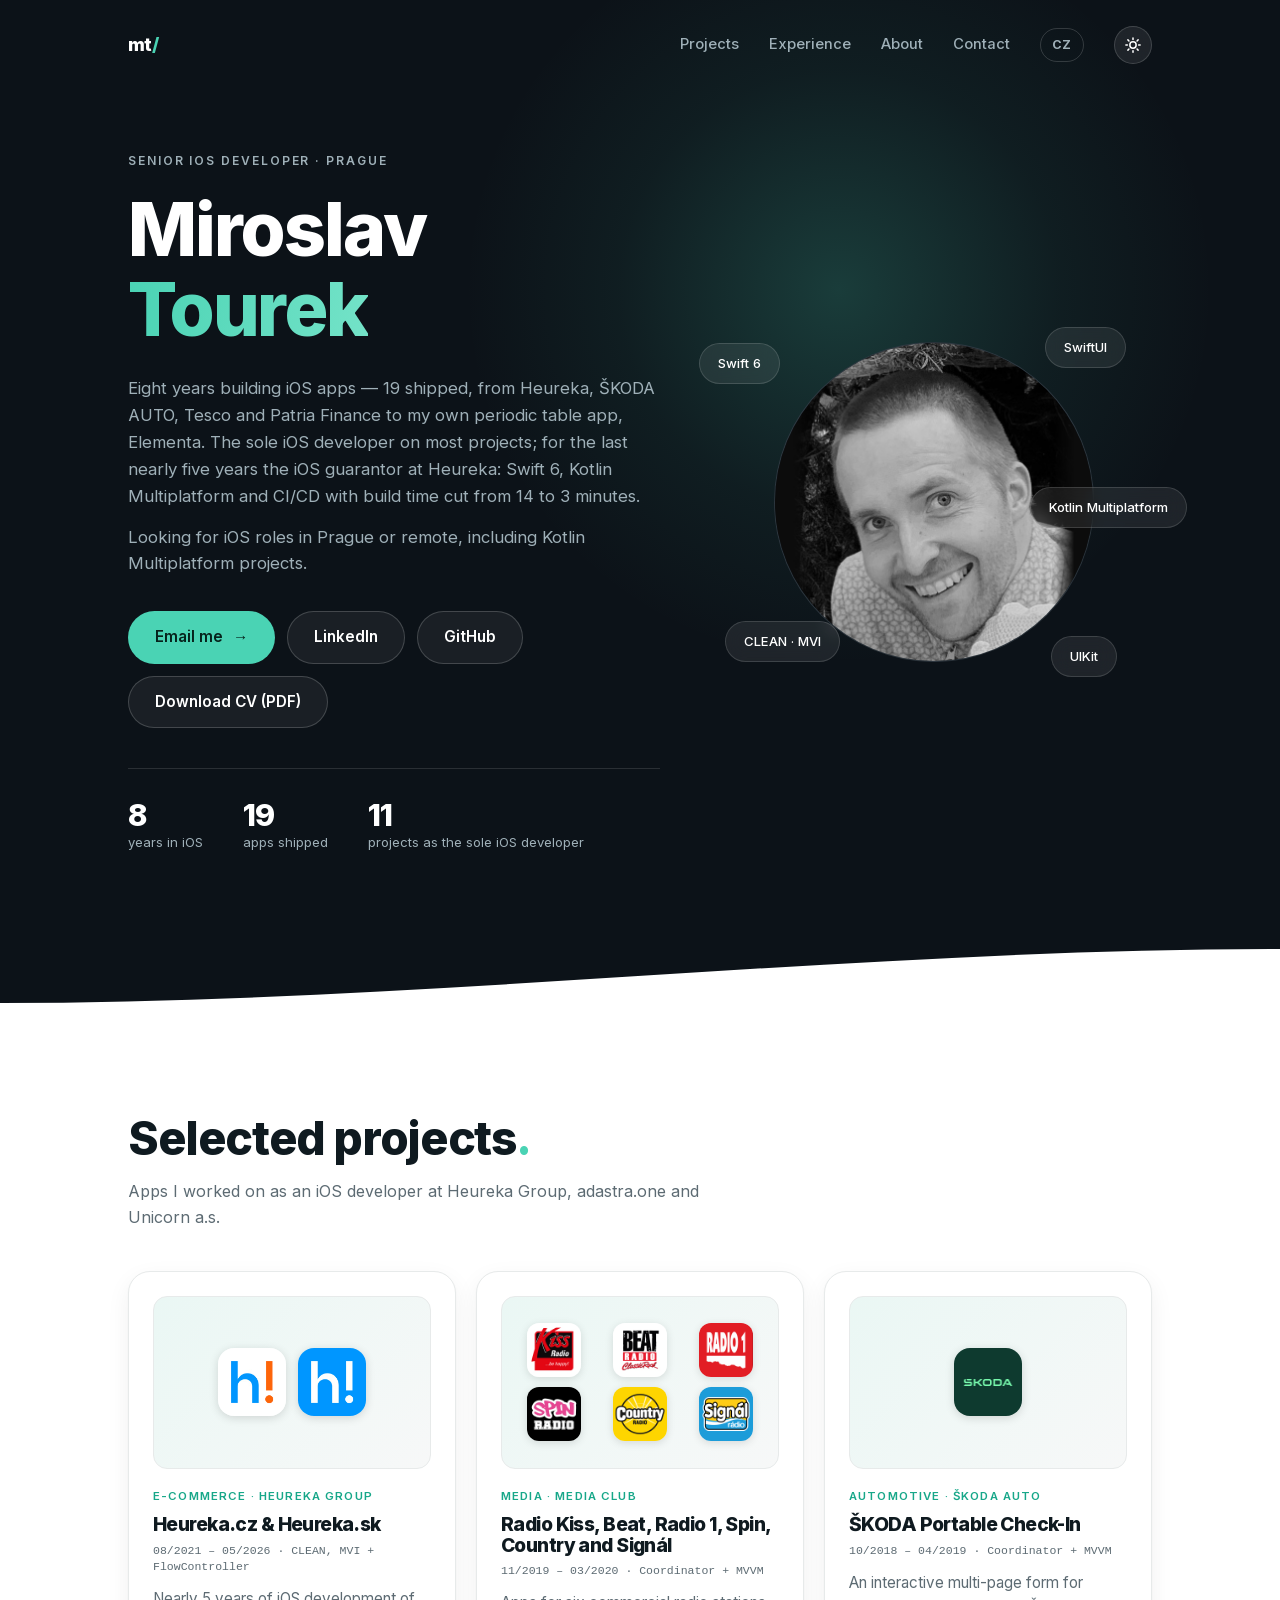
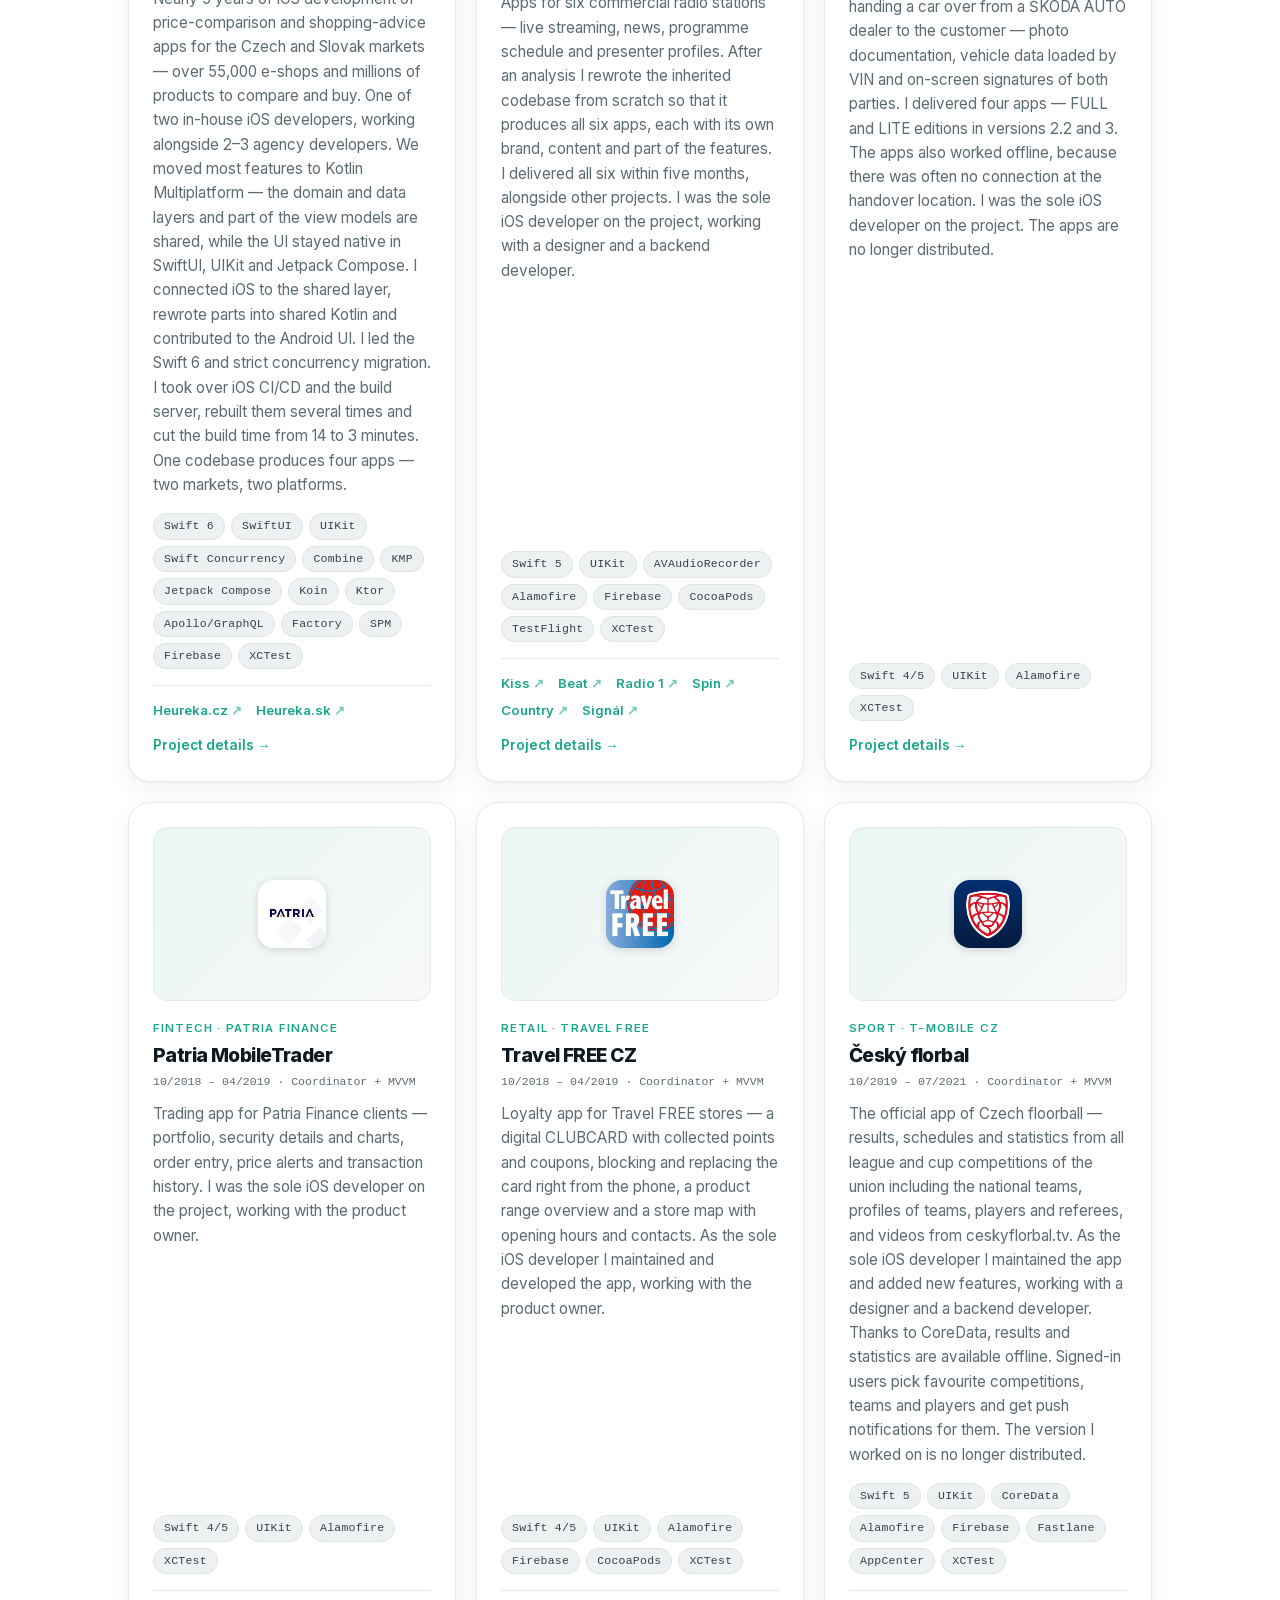
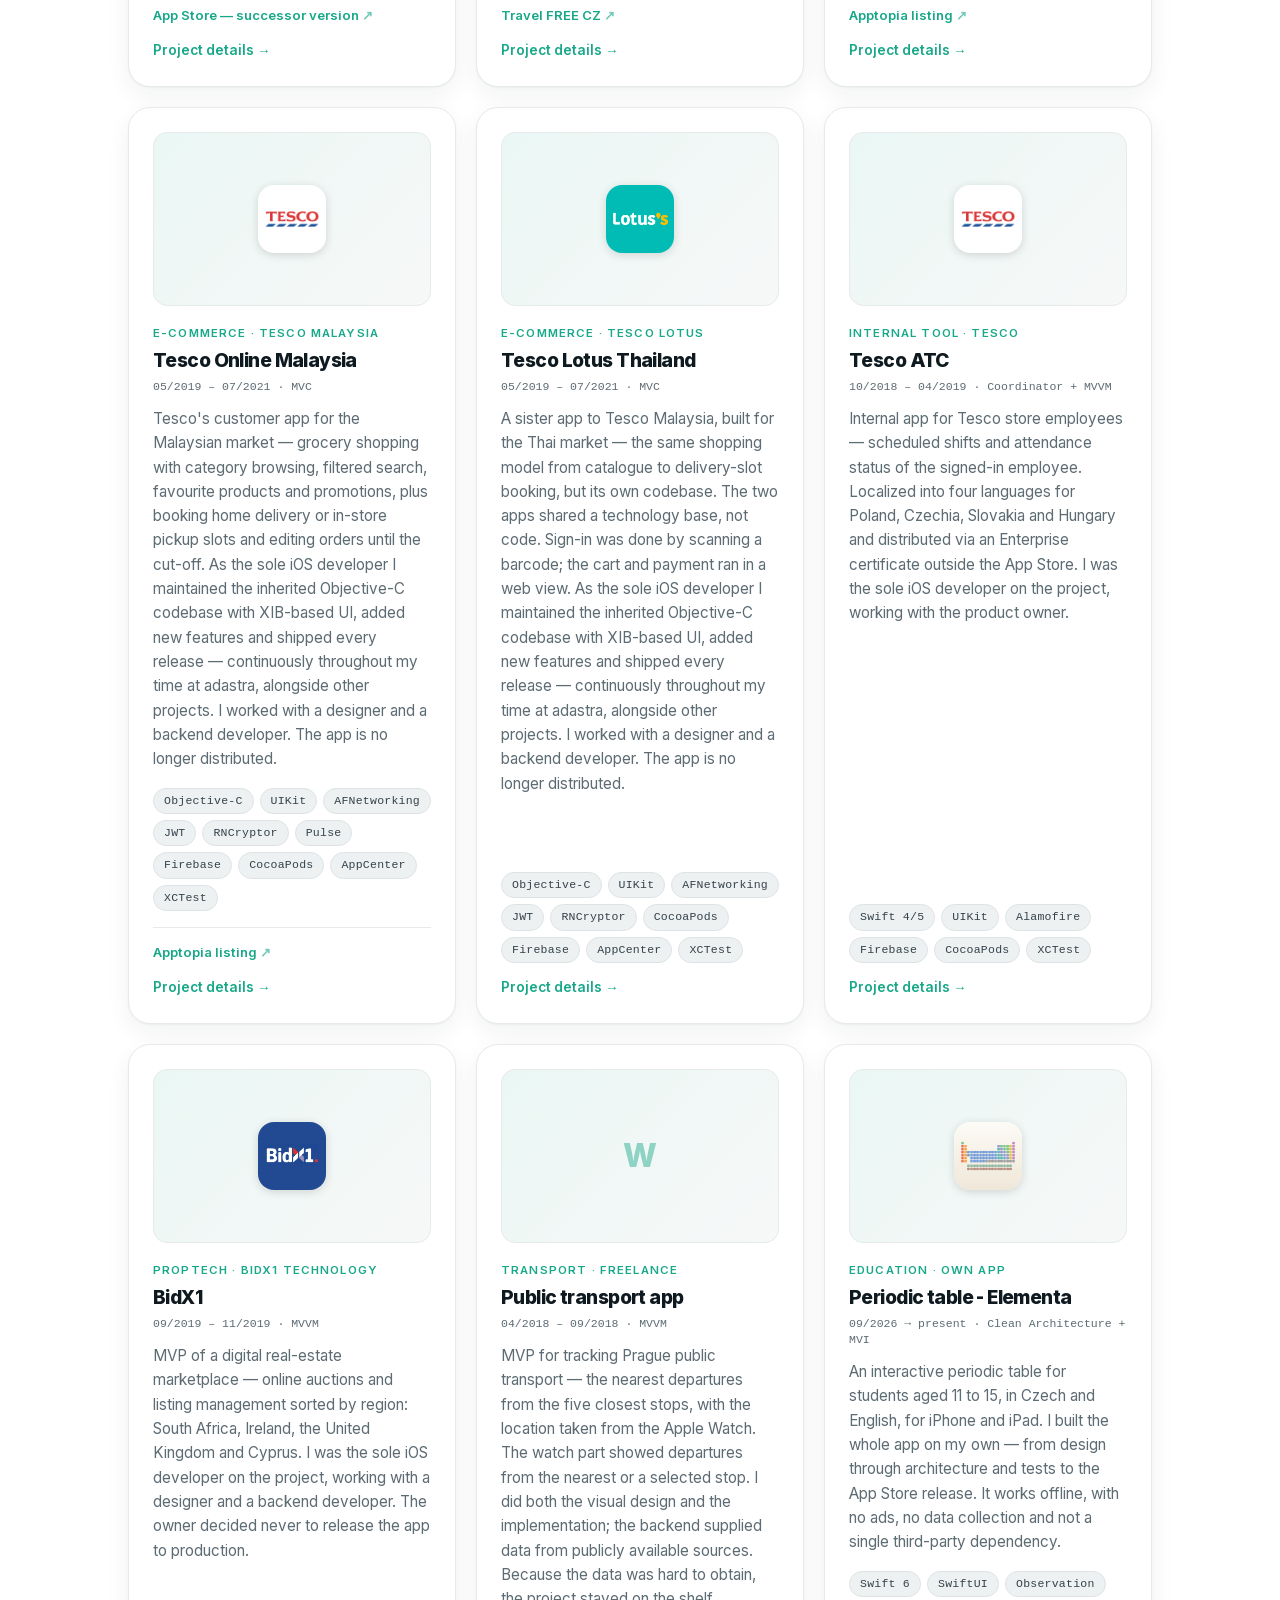
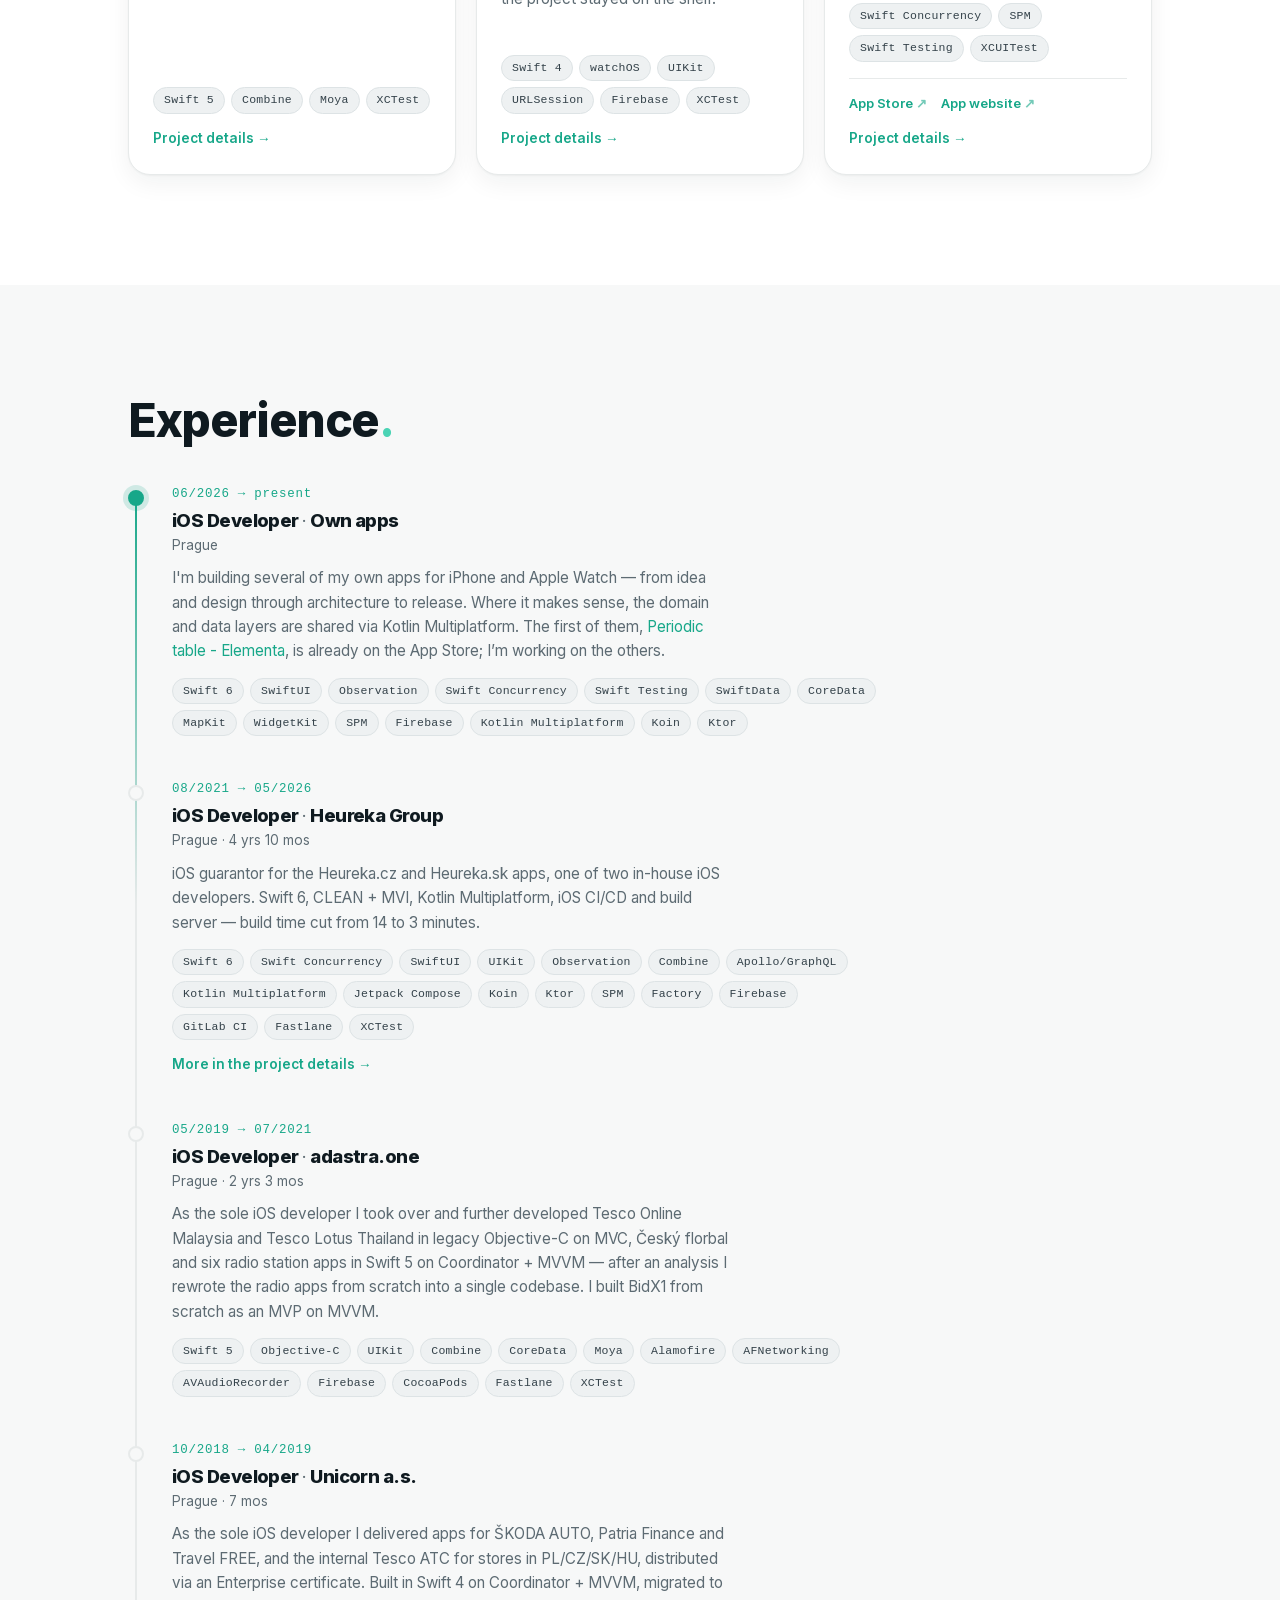
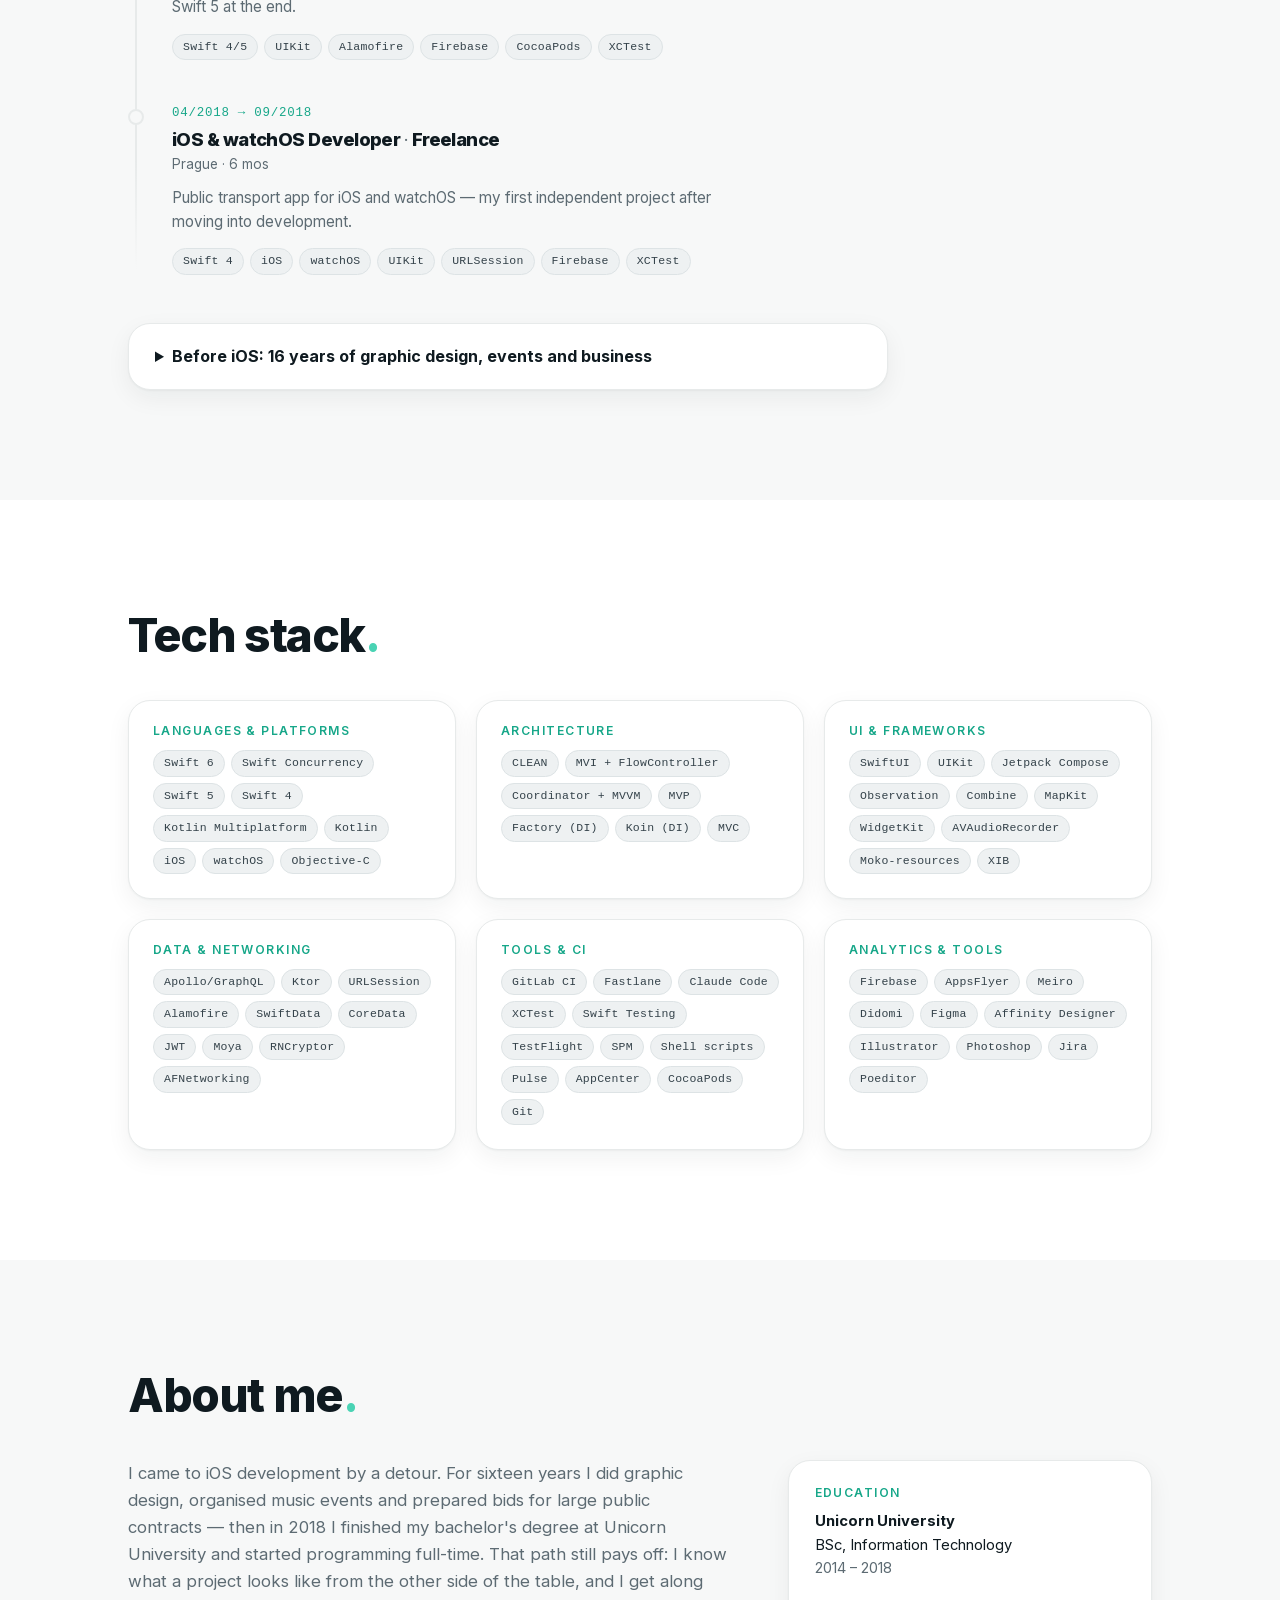
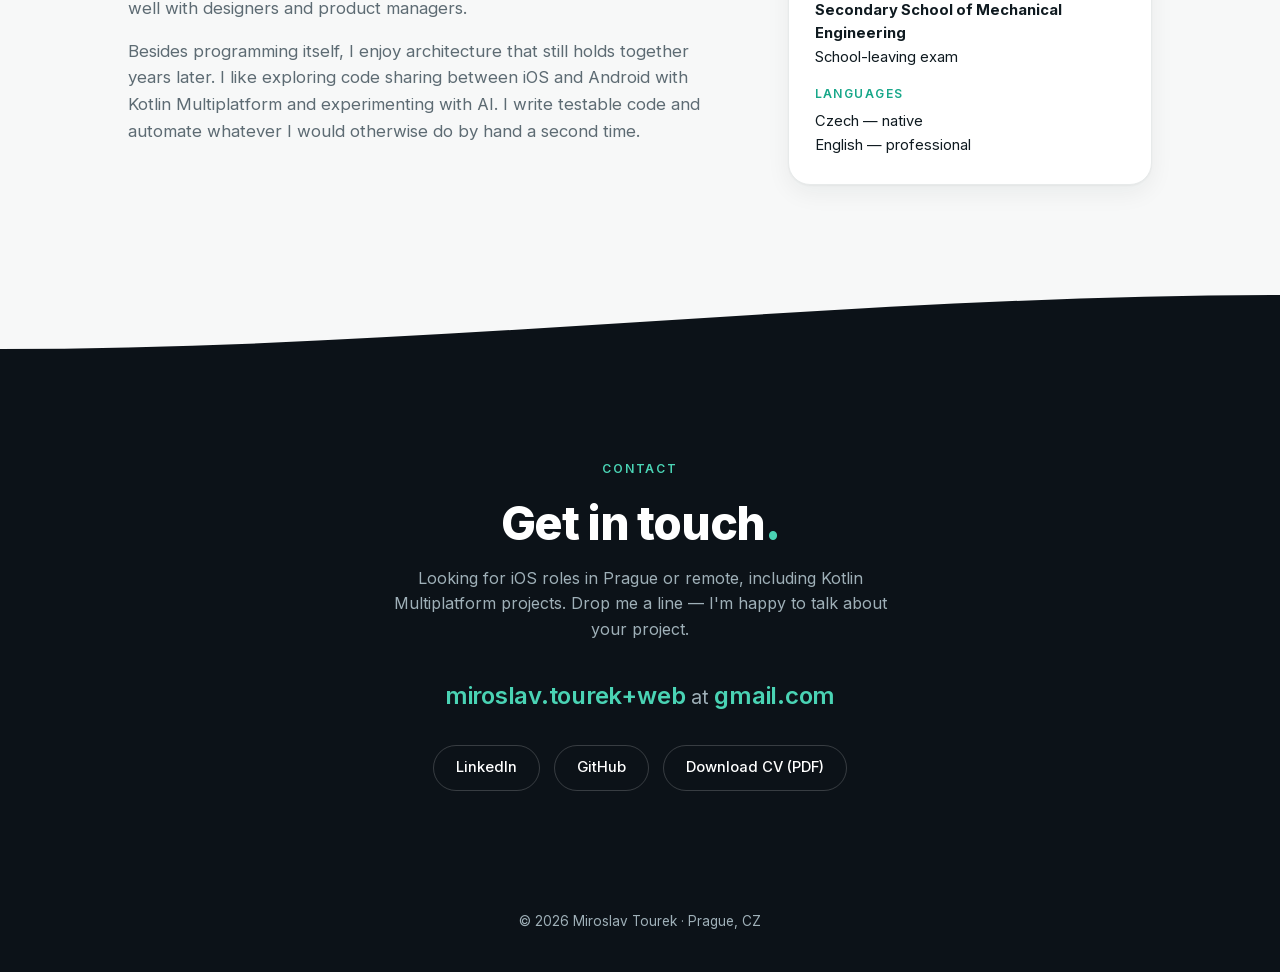
==== commit a19bfeae: "Add an info about the Elementa iOS app + updated CVs'" ====
--- a/en/index.html
+++ b/en/index.html
@@ -91,8 +91,8 @@
         <p class="eyebrow">Senior iOS Developer · Prague</p>
         <h1>Miroslav<br><span class="accent">Tourek</span></h1>
         <p class="hero-role">
-          Eight years building iOS apps — 18 shipped for Heureka, ŠKODA AUTO, Tesco and
-          Patria Finance. The sole iOS developer on most projects; for the last nearly five
+          Eight years building iOS apps — 19 shipped, from Heureka, ŠKODA AUTO, Tesco and
+          Patria Finance to my own periodic table app, Elementa. The sole iOS developer on most projects; for the last nearly five
           years the iOS guarantor at Heureka: Swift 6, Kotlin Multiplatform and CI/CD with
           build time cut from 14 to 3 minutes.
         </p>
@@ -107,8 +107,8 @@
         </div>
         <ul class="hero-stats">
           <li><strong>8</strong><span>years in iOS</span></li>
-          <li><strong>18</strong><span>apps shipped</span></li>
-          <li><strong>10</strong><span>projects as the sole iOS developer</span></li>
+          <li><strong>19</strong><span>apps shipped</span></li>
+          <li><strong>11</strong><span>projects as the sole iOS developer</span></li>
         </ul>
         </div>
 
@@ -398,6 +398,28 @@
             <button class="card-more" type="button" data-dialog="p-doprava">Project details</button>
           </article>
 
+          <article class="project-card" data-dialog="p-elementa">
+            <div class="project-thumb has-icon">
+              <img src="../img/icon-elementa.jpg" alt="Periodic table - Elementa app icon" width="256" height="256" loading="lazy">
+            </div>
+            <p class="project-tag">Education · Own app</p>
+            <h3>Periodic table - Elementa</h3>
+            <p class="project-meta">09/2026 → present · Clean Architecture + MVI</p>
+            <p>An interactive periodic table for students aged 11 to 15, in Czech and
+              English, for iPhone and iPad. I built the whole app on my own — from design
+              through architecture and tests to the App Store release. It works offline,
+              with no ads, no data collection and not a single third-party dependency.</p>
+            <ul class="chips">
+              <li>Swift 6</li><li>SwiftUI</li><li>Observation</li><li>Swift Concurrency</li><li>SPM</li>
+              <li>Swift Testing</li><li>XCUITest</li>
+            </ul>
+            <p class="project-links">
+              <a href="https://apps.apple.com/app/id6820659932" target="_blank" rel="noopener">App Store</a>
+              <a href="https://www.carrione.cz/en/apps/periodic-table/" target="_blank" rel="noopener">App website</a>
+            </p>
+            <button class="card-more" type="button" data-dialog="p-elementa">Project details</button>
+          </article>
+
         </div>
       </div>
     </section>
@@ -414,8 +436,9 @@
             <p class="timeline-meta">Prague</p>
             <p>I'm building several of my own apps for iPhone and Apple Watch — from idea and
               design through architecture to release. Where it makes sense, the domain and
-              data layers are shared via Kotlin Multiplatform. The apps are currently in a
-              closed beta.</p>
+              data layers are shared via Kotlin Multiplatform. The first of them,
+              <a href="https://www.carrione.cz/en/apps/periodic-table/" target="_blank" rel="noopener">Periodic table - Elementa</a>,
+              is already on the App Store; I’m working on the others.</p>
             <ul class="chips">
               <li>Swift 6</li><li>SwiftUI</li><li>Observation</li><li>Swift Concurrency</li><li>Swift Testing</li>
               <li>SwiftData</li><li>CoreData</li><li>MapKit</li><li>WidgetKit</li><li>SPM</li><li>Firebase</li>
@@ -1195,6 +1218,75 @@
     </ul>
   </dialog>
 
+  <dialog id="p-elementa" class="project-dialog" tabindex="-1" autofocus aria-labelledby="p-elementa-t">
+    <button class="dialog-close" type="button" aria-label="Close details">&times;</button>
+    <p class="project-tag">Education · Own app</p>
+    <h3 id="p-elementa-t">Periodic table - Elementa</h3>
+    <p class="project-meta">09/2026 → present · iOS Developer</p>
+    <div class="gallery-strip">
+      <button class="shot" type="button" data-full="../img/shot-elementa-en-1-lg.jpg" data-caption="Elementa — the whole table" aria-label="Enlarge: Elementa — the whole table">
+        <img src="../img/shot-elementa-en-1.jpg" alt="Elementa — the whole table" width="392" height="851" loading="lazy">
+      </button>
+      <button class="shot" type="button" data-full="../img/shot-elementa-en-2-lg.jpg" data-caption="Elementa — the legend as a filter" aria-label="Enlarge: Elementa — the legend as a filter">
+        <img src="../img/shot-elementa-en-2.jpg" alt="Elementa — the legend as a filter" width="392" height="851" loading="lazy">
+      </button>
+      <button class="shot" type="button" data-full="../img/shot-elementa-en-3-lg.jpg" data-caption="Elementa — element details" aria-label="Enlarge: Elementa — element details">
+        <img src="../img/shot-elementa-en-3.jpg" alt="Elementa — element details" width="392" height="851" loading="lazy">
+      </button>
+      <button class="shot" type="button" data-full="../img/shot-elementa-en-4-lg.jpg" data-caption="Elementa — explanation of a value" aria-label="Enlarge: Elementa — explanation of a value">
+        <img src="../img/shot-elementa-en-4.jpg" alt="Elementa — explanation of a value" width="392" height="851" loading="lazy">
+      </button>
+      <button class="shot" type="button" data-full="../img/shot-elementa-en-5-lg.jpg" data-caption="Elementa — search without diacritics" aria-label="Enlarge: Elementa — search without diacritics">
+        <img src="../img/shot-elementa-en-5.jpg" alt="Elementa — search without diacritics" width="392" height="851" loading="lazy">
+      </button>
+    </div>
+    <p class="dialog-lead">An interactive periodic table for students aged 11 to 15 and their
+      teachers, for iPhone and iPad. My own app, which I designed, built and released on
+      the App Store in October 2026.</p>
+    <p class="dialog-lead">I built a small app the way I would build a large one: clean
+      architecture, tests and accessibility from the start. Since the app doesn’t need
+      them, it has no third-party dependencies and collects no data.</p>
+    <h4>What the app does</h4>
+    <ul class="dialog-list">
+      <li><strong>The whole table</strong> — 118 elements including the lanthanides and
+        actinides, pinch to zoom and drag to pan</li>
+      <li><strong>Colour modes</strong> — groups, states of matter, blocks and the Czech
+        school curriculum; the legend doubles as a filter</li>
+      <li><strong>Element details</strong> — an animated Bohr model and a short explanation
+        of every value, written for students</li>
+      <li><strong>Search</strong> — by symbol, name or atomic number, even without
+        diacritics; elements that don’t match are only dimmed</li>
+      <li><strong>Czech and English</strong> — the language is switched inside the app,
+        independently of the system language</li>
+    </ul>
+    <h4>Architecture</h4>
+    <ul class="dialog-list">
+      <li>Clean Architecture — each layer is a separate local SPM package (domain, data,
+        shared presentation core and one package per feature), with dependencies pointing
+        inwards only</li>
+      <li>MVI in the presentation layer on top of Observation, navigation through flow
+        controllers, dependencies wired in a composition root</li>
+      <li>Swift 6 language mode with MainActor as the default isolation</li>
+    </ul>
+    <h4>Quality</h4>
+    <ul class="dialog-list">
+      <li><strong>Tests</strong> — unit tests in Swift Testing for the domain, data and view
+        models; UI tests in XCUITest</li>
+      <li><strong>App Store screenshots</strong> — captured by a UI test in a separate test
+        plan, in both languages</li>
+      <li><strong>Accessibility</strong> — VoiceOver labels and symbols in the legend, so
+        colour is never the only carrier of information</li>
+      <li><strong>Localization</strong> — String Catalogs in every package</li>
+      <li><strong>Privacy</strong> — no analytics and no network requests, a privacy
+        manifest with no collected data</li>
+    </ul>
+    <h4>Technologies</h4>
+    <ul class="chips">
+      <li>Swift 6</li><li>SwiftUI</li><li>Observation</li><li>Swift Concurrency</li><li>SPM</li>
+      <li>Swift Testing</li><li>XCUITest</li><li>String Catalogs</li>
+    </ul>
+  </dialog>
+
   <dialog id="lightbox" class="lightbox" tabindex="-1" autofocus aria-label="Enlarged screenshot">
     <button class="lightbox-close" type="button" aria-label="Close">&times;</button>
     <button class="lightbox-nav prev" type="button" aria-label="Previous screenshot">&lsaquo;</button>
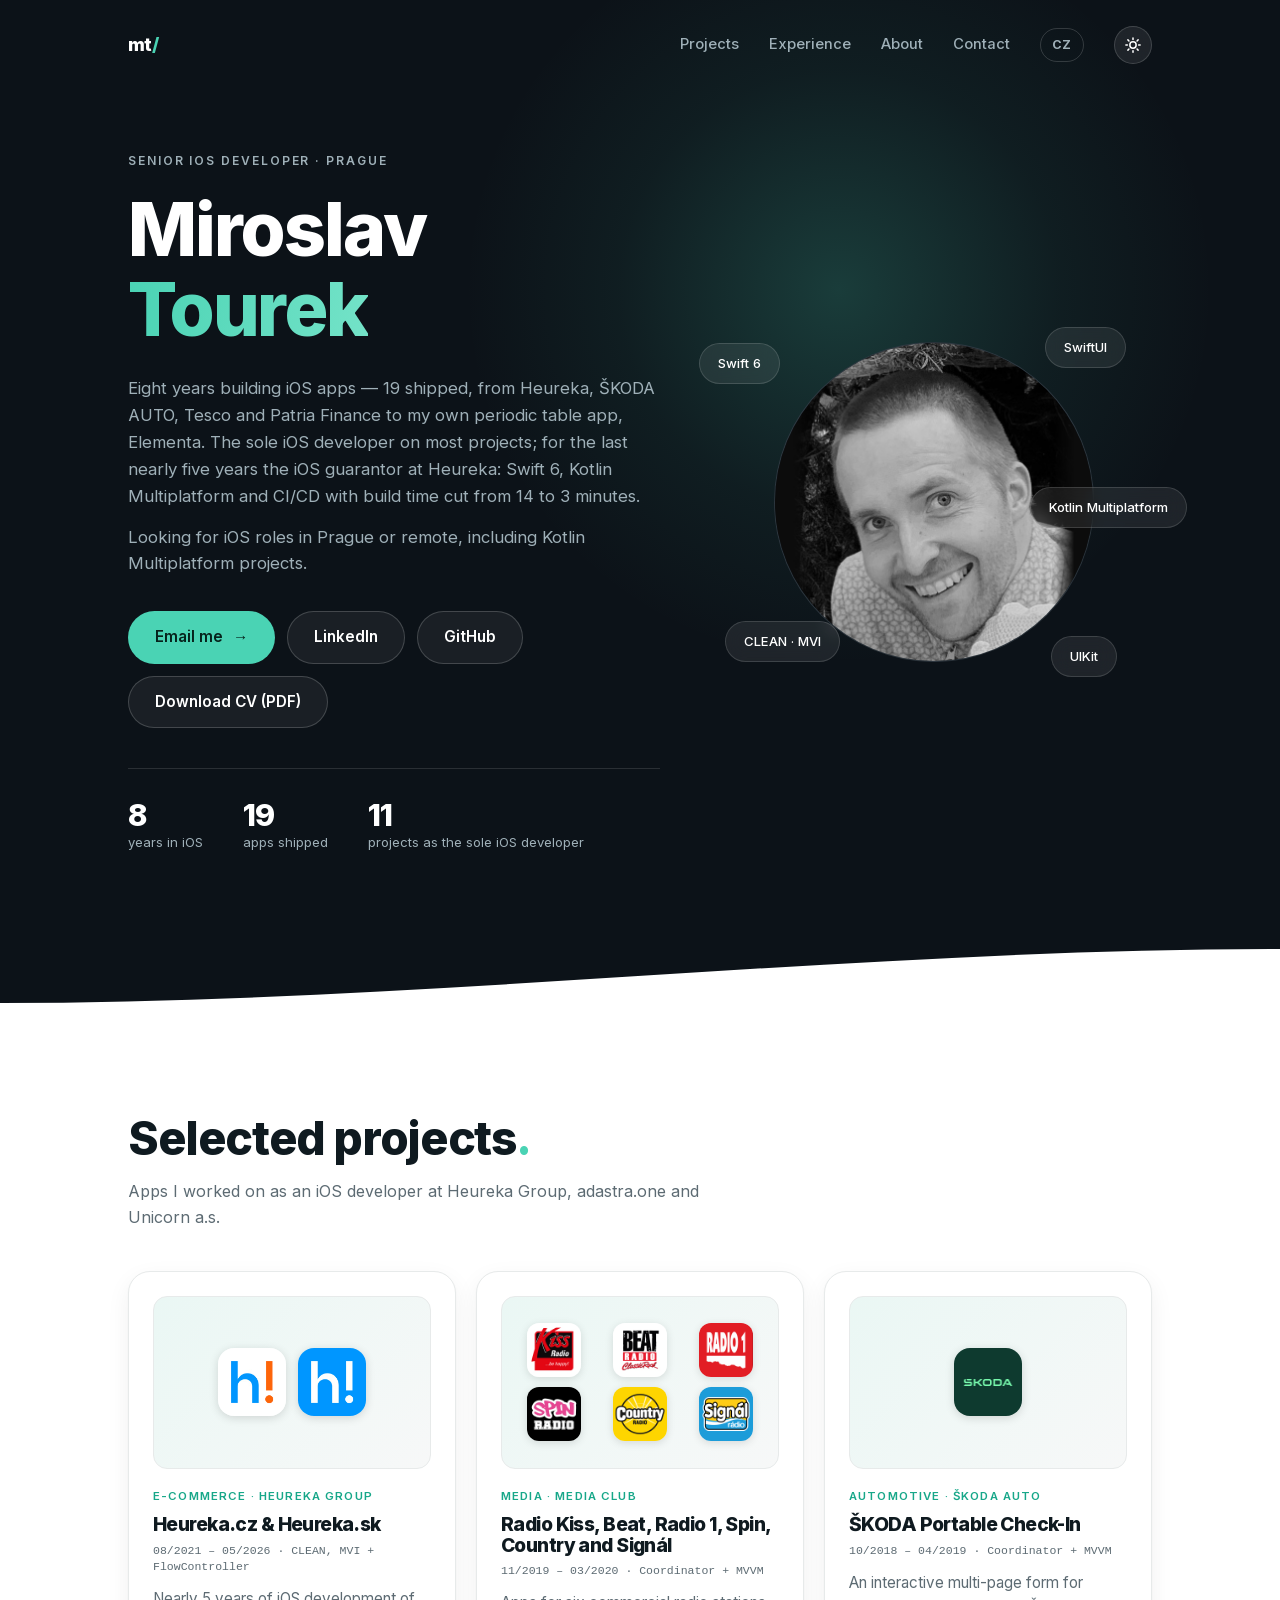
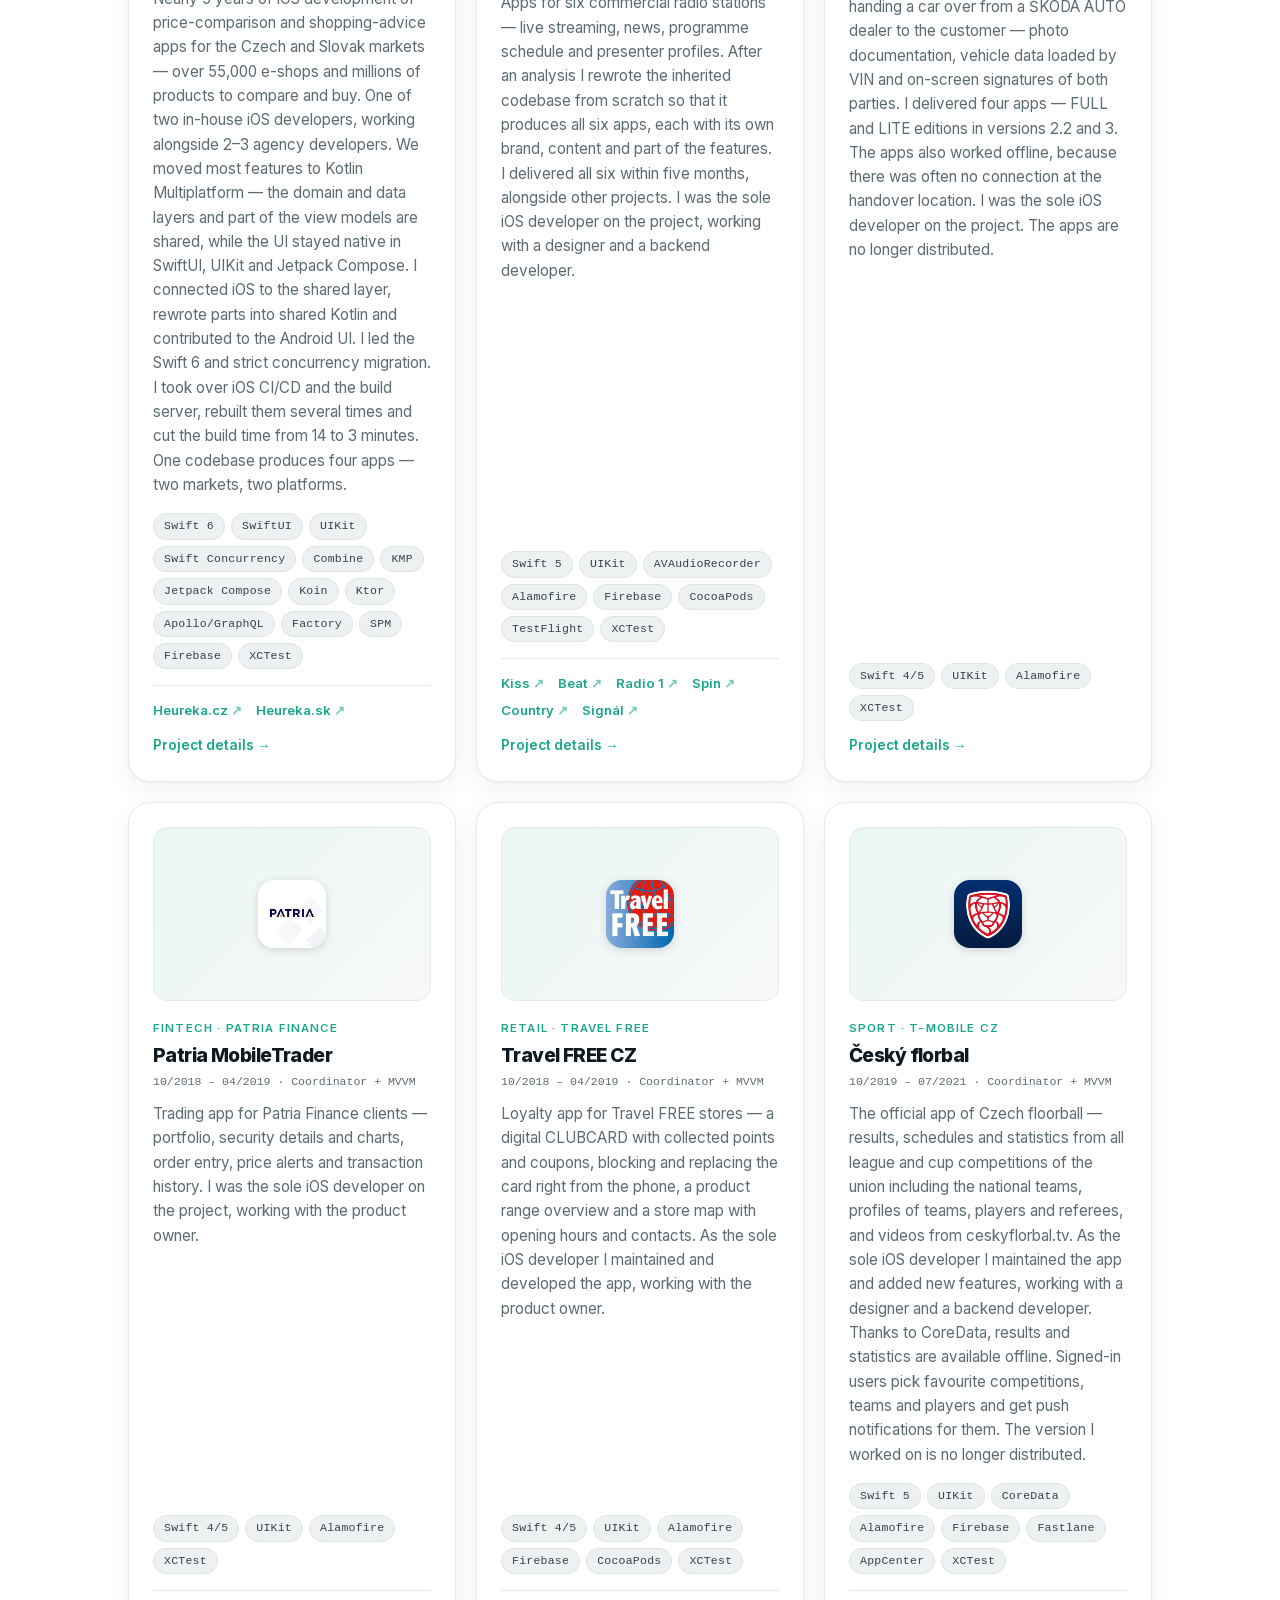
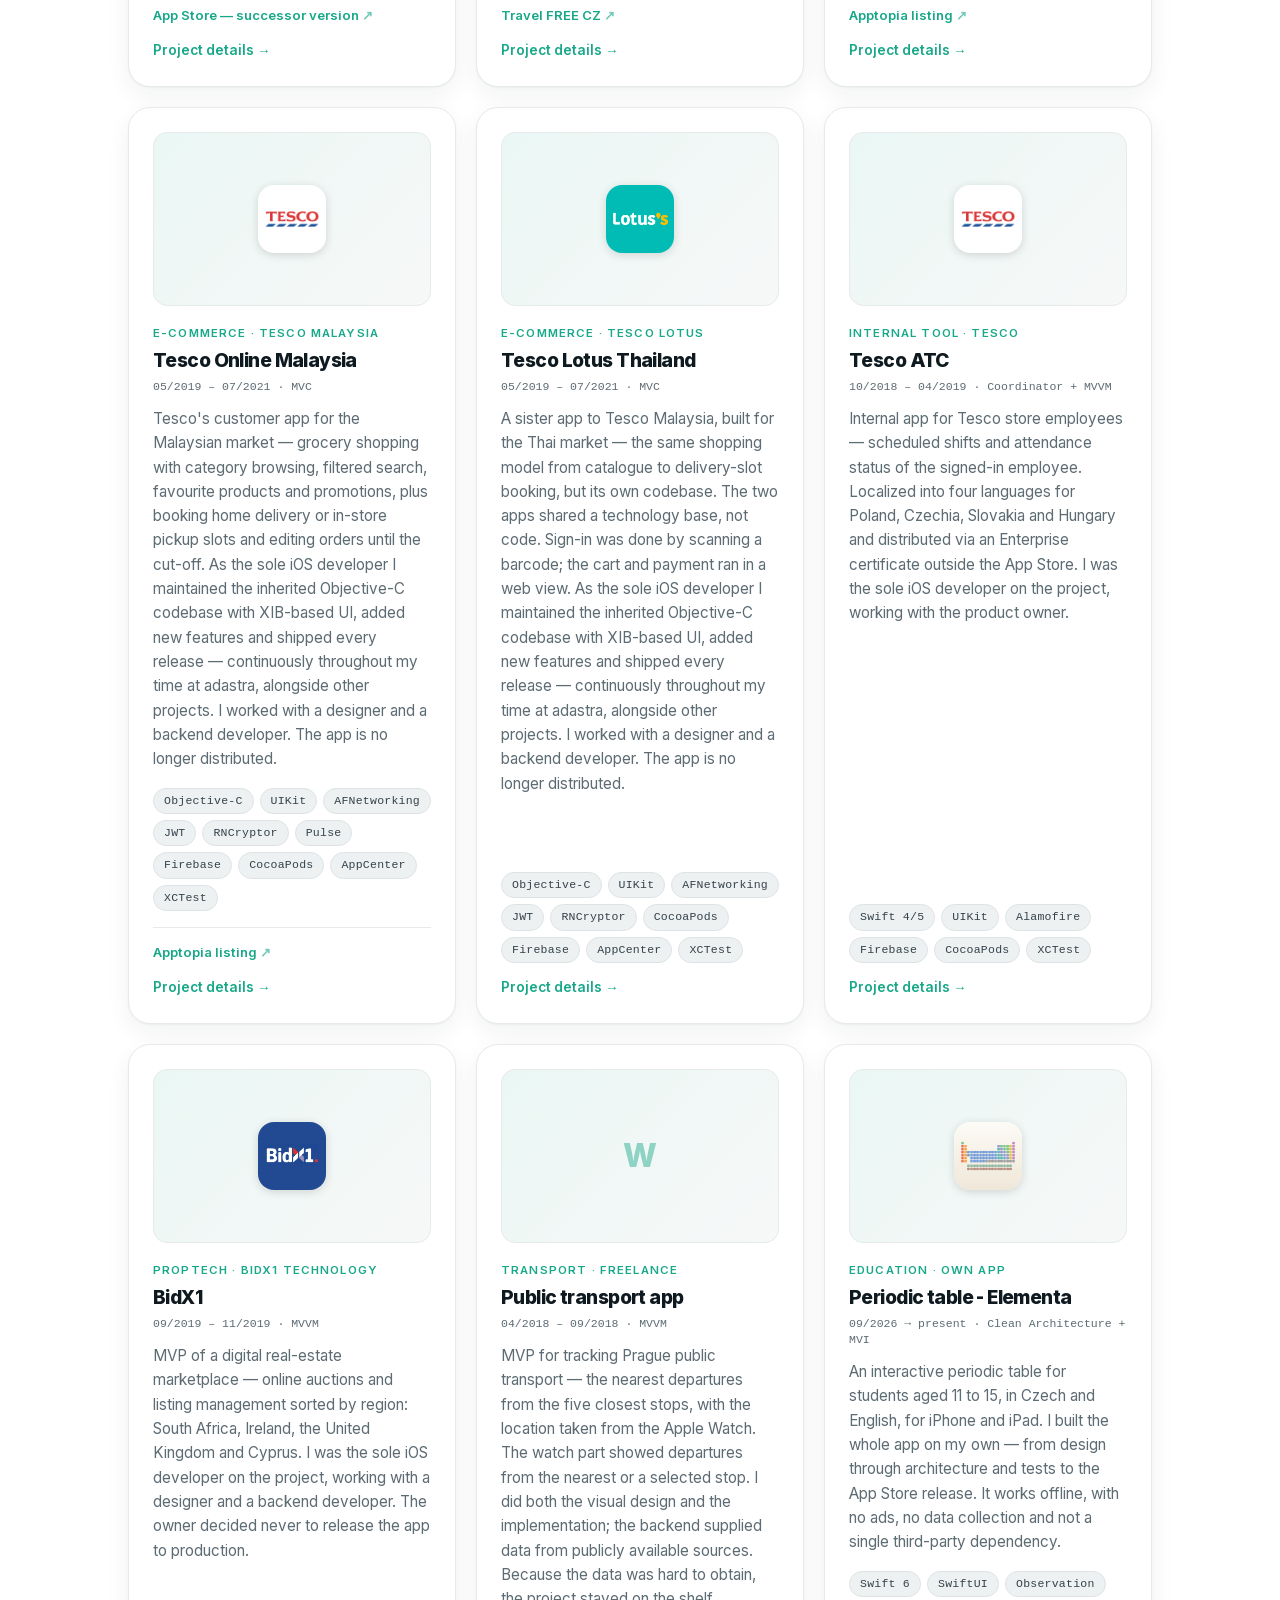
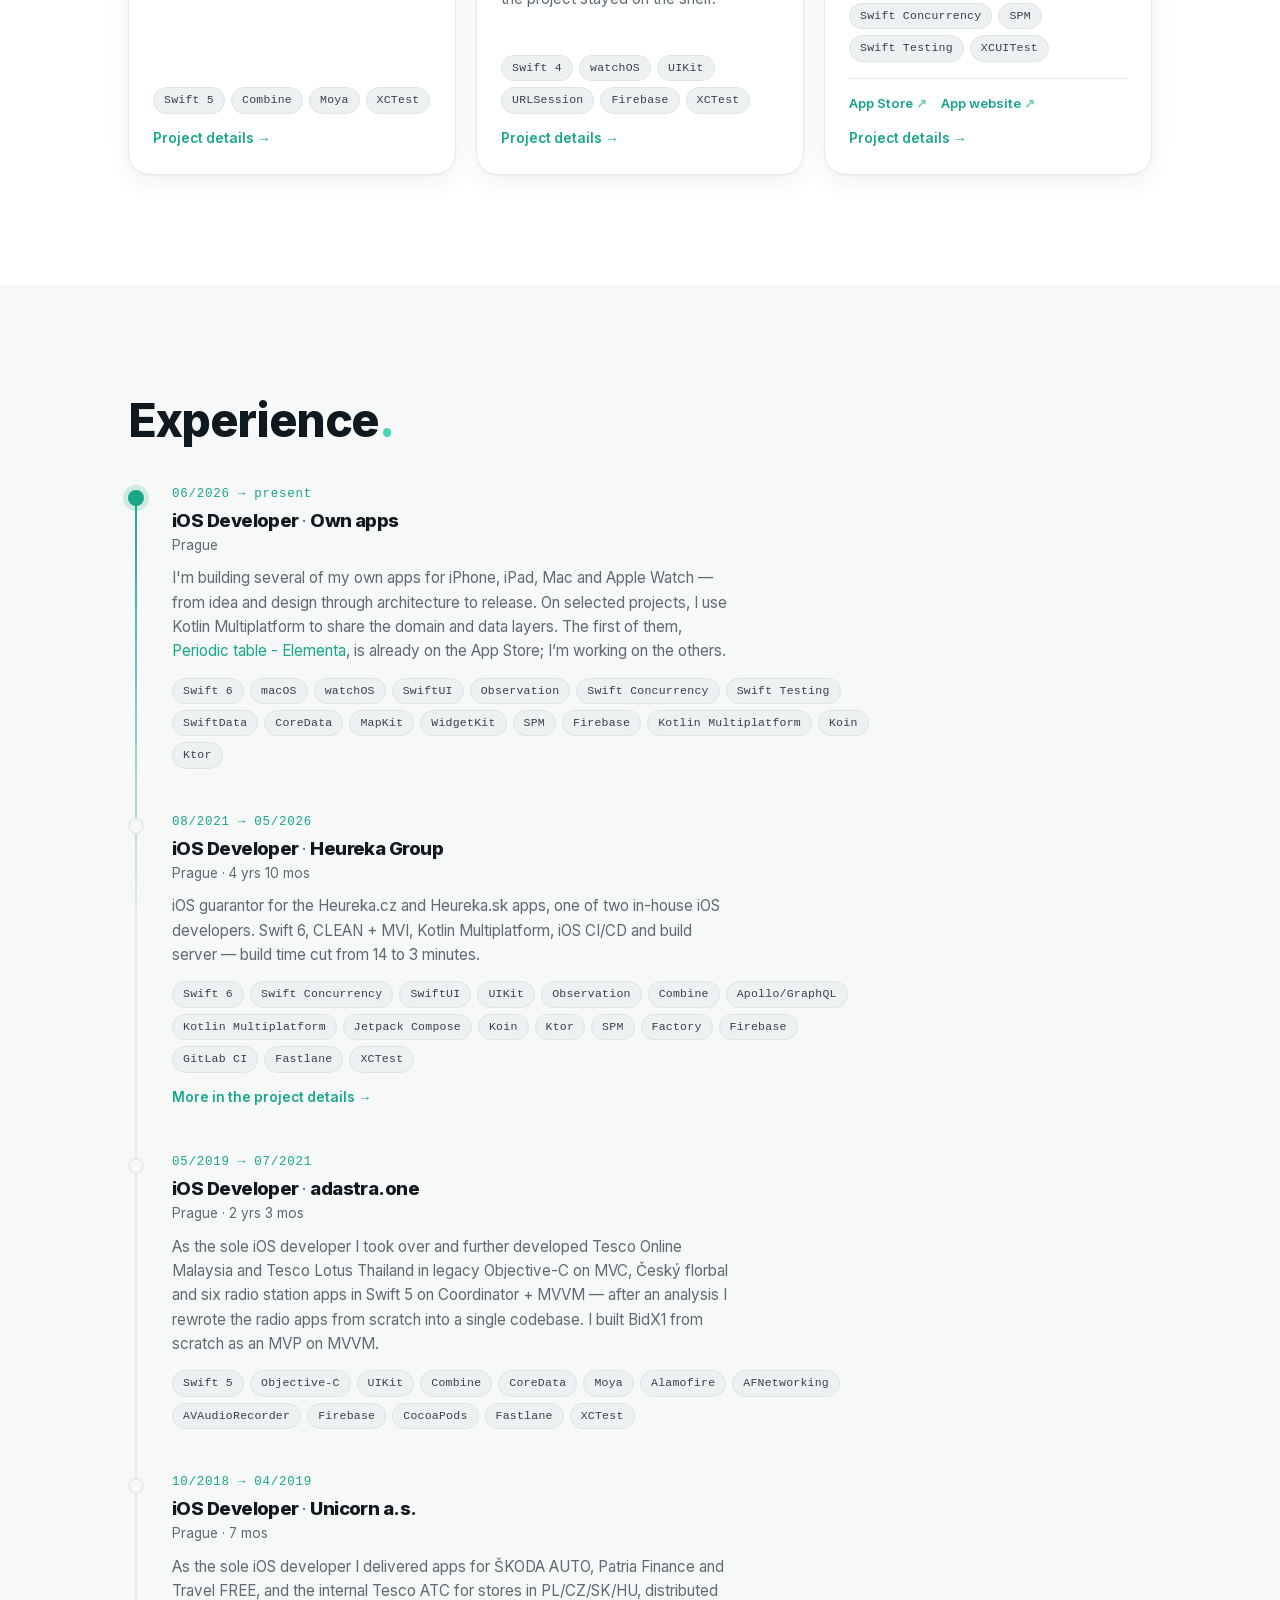
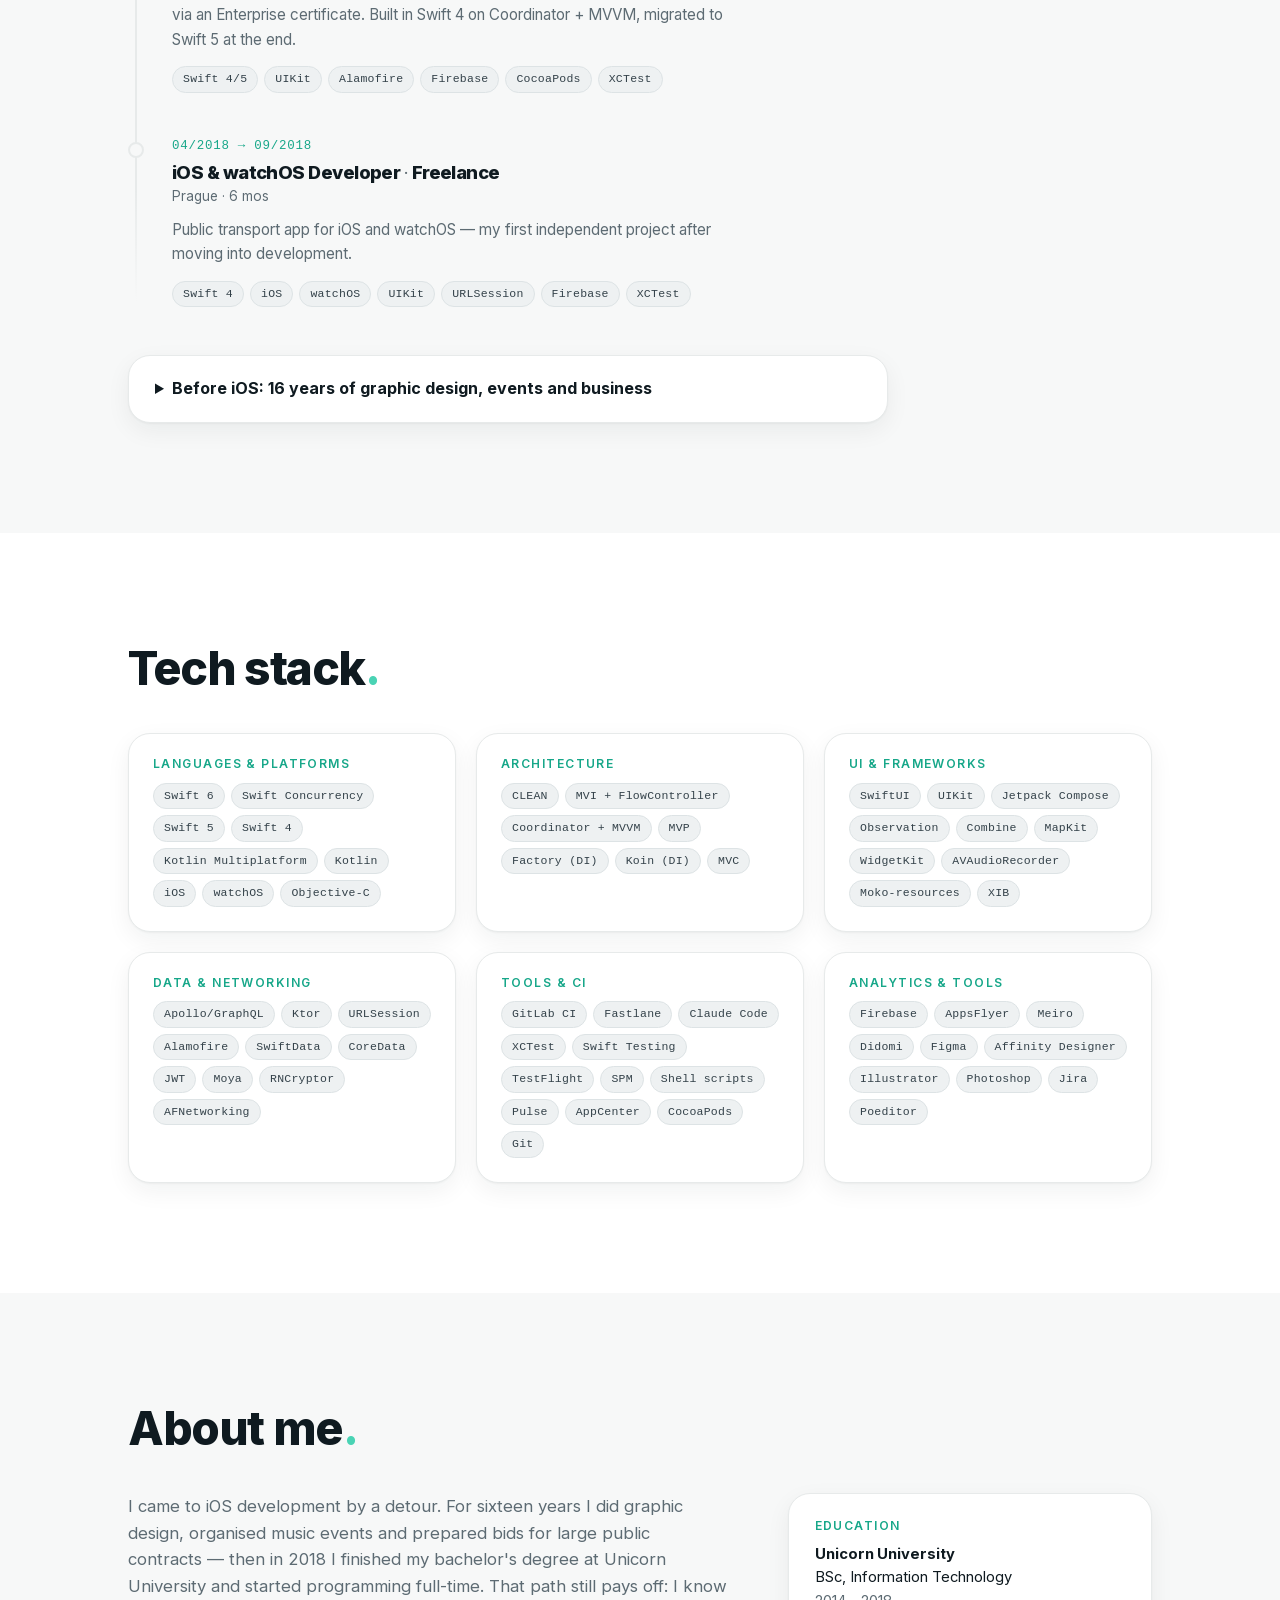
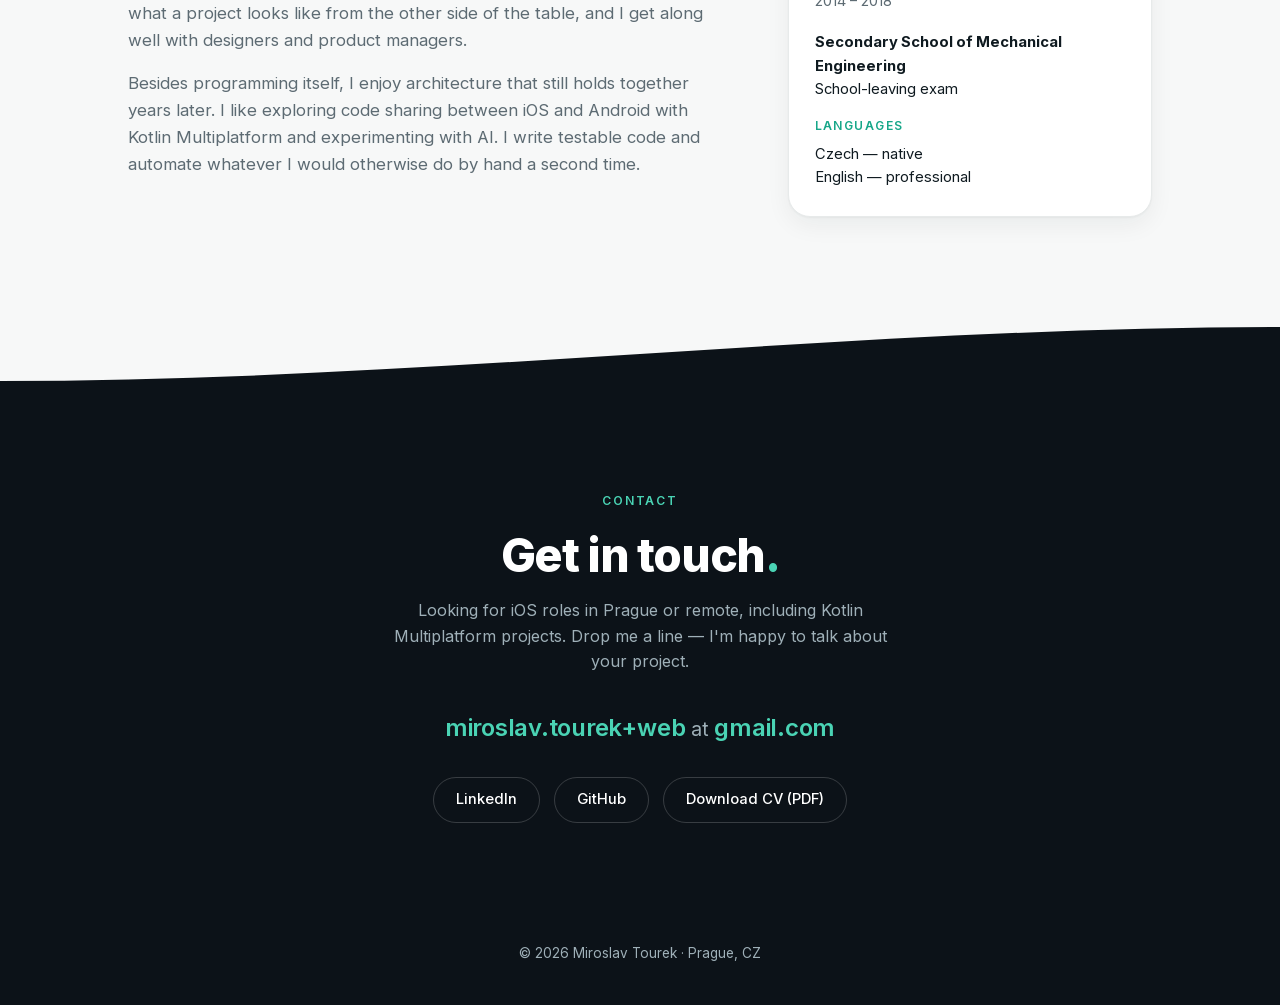
==== commit cb7a177f: "Update the text of the current position on the website and the CV" ====
--- a/en/index.html
+++ b/en/index.html
@@ -434,14 +434,14 @@
             <p class="timeline-date">06/2026 → present</p>
             <h3>iOS Developer <span class="at">·</span> Own apps</h3>
             <p class="timeline-meta">Prague</p>
-            <p>I'm building several of my own apps for iPhone and Apple Watch — from idea and
-              design through architecture to release. Where it makes sense, the domain and
-              data layers are shared via Kotlin Multiplatform. The first of them,
+            <p>I'm building several of my own apps for iPhone, iPad, Mac and Apple Watch — from
+              idea and design through architecture to release. On selected projects, I use
+              Kotlin Multiplatform to share the domain and data layers. The first of them,
               <a href="https://www.carrione.cz/en/apps/periodic-table/" target="_blank" rel="noopener">Periodic table - Elementa</a>,
               is already on the App Store; I’m working on the others.</p>
             <ul class="chips">
-              <li>Swift 6</li><li>SwiftUI</li><li>Observation</li><li>Swift Concurrency</li><li>Swift Testing</li>
-              <li>SwiftData</li><li>CoreData</li><li>MapKit</li><li>WidgetKit</li><li>SPM</li><li>Firebase</li>
+              <li>Swift 6</li><li>macOS</li><li>watchOS</li><li>SwiftUI</li><li>Observation</li><li>Swift Concurrency</li>
+              <li>Swift Testing</li><li>SwiftData</li><li>CoreData</li><li>MapKit</li><li>WidgetKit</li><li>SPM</li><li>Firebase</li>
               <li>Kotlin Multiplatform</li><li>Koin</li><li>Ktor</li>
             </ul>
           </li>
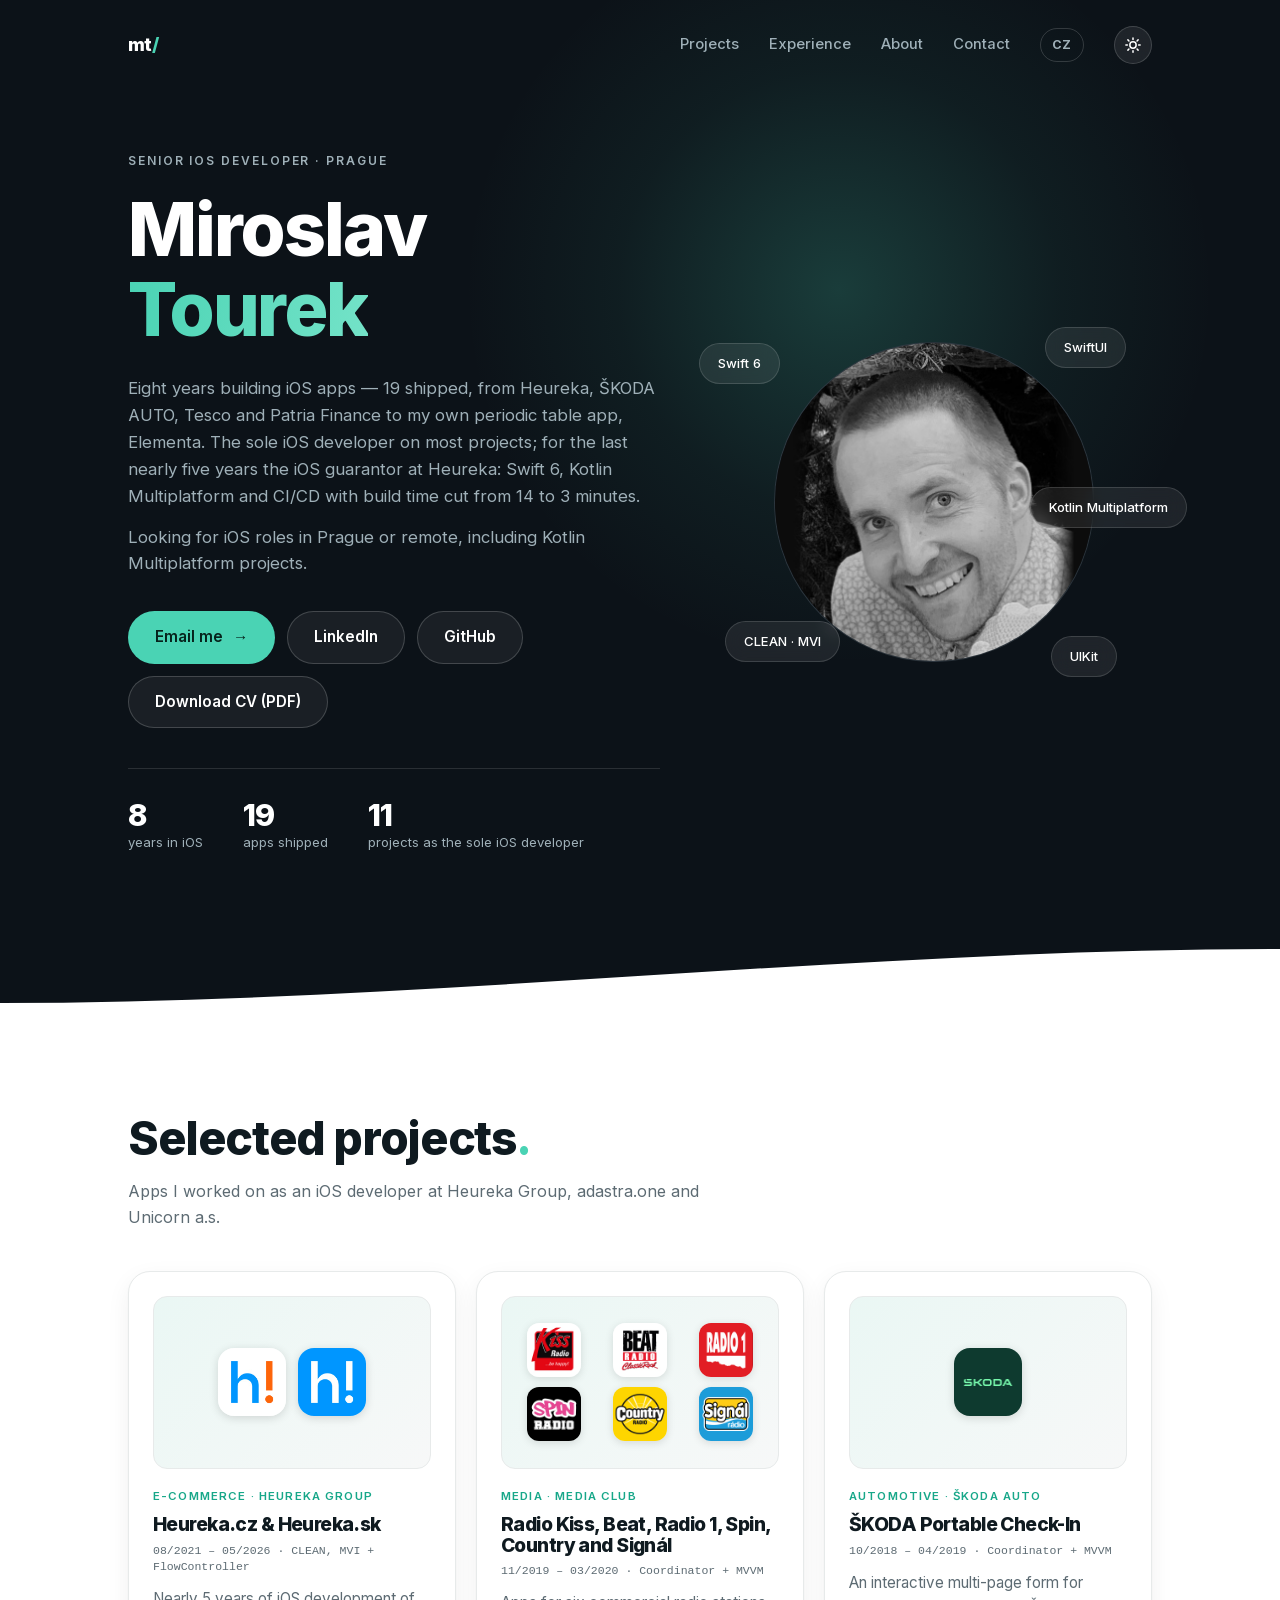
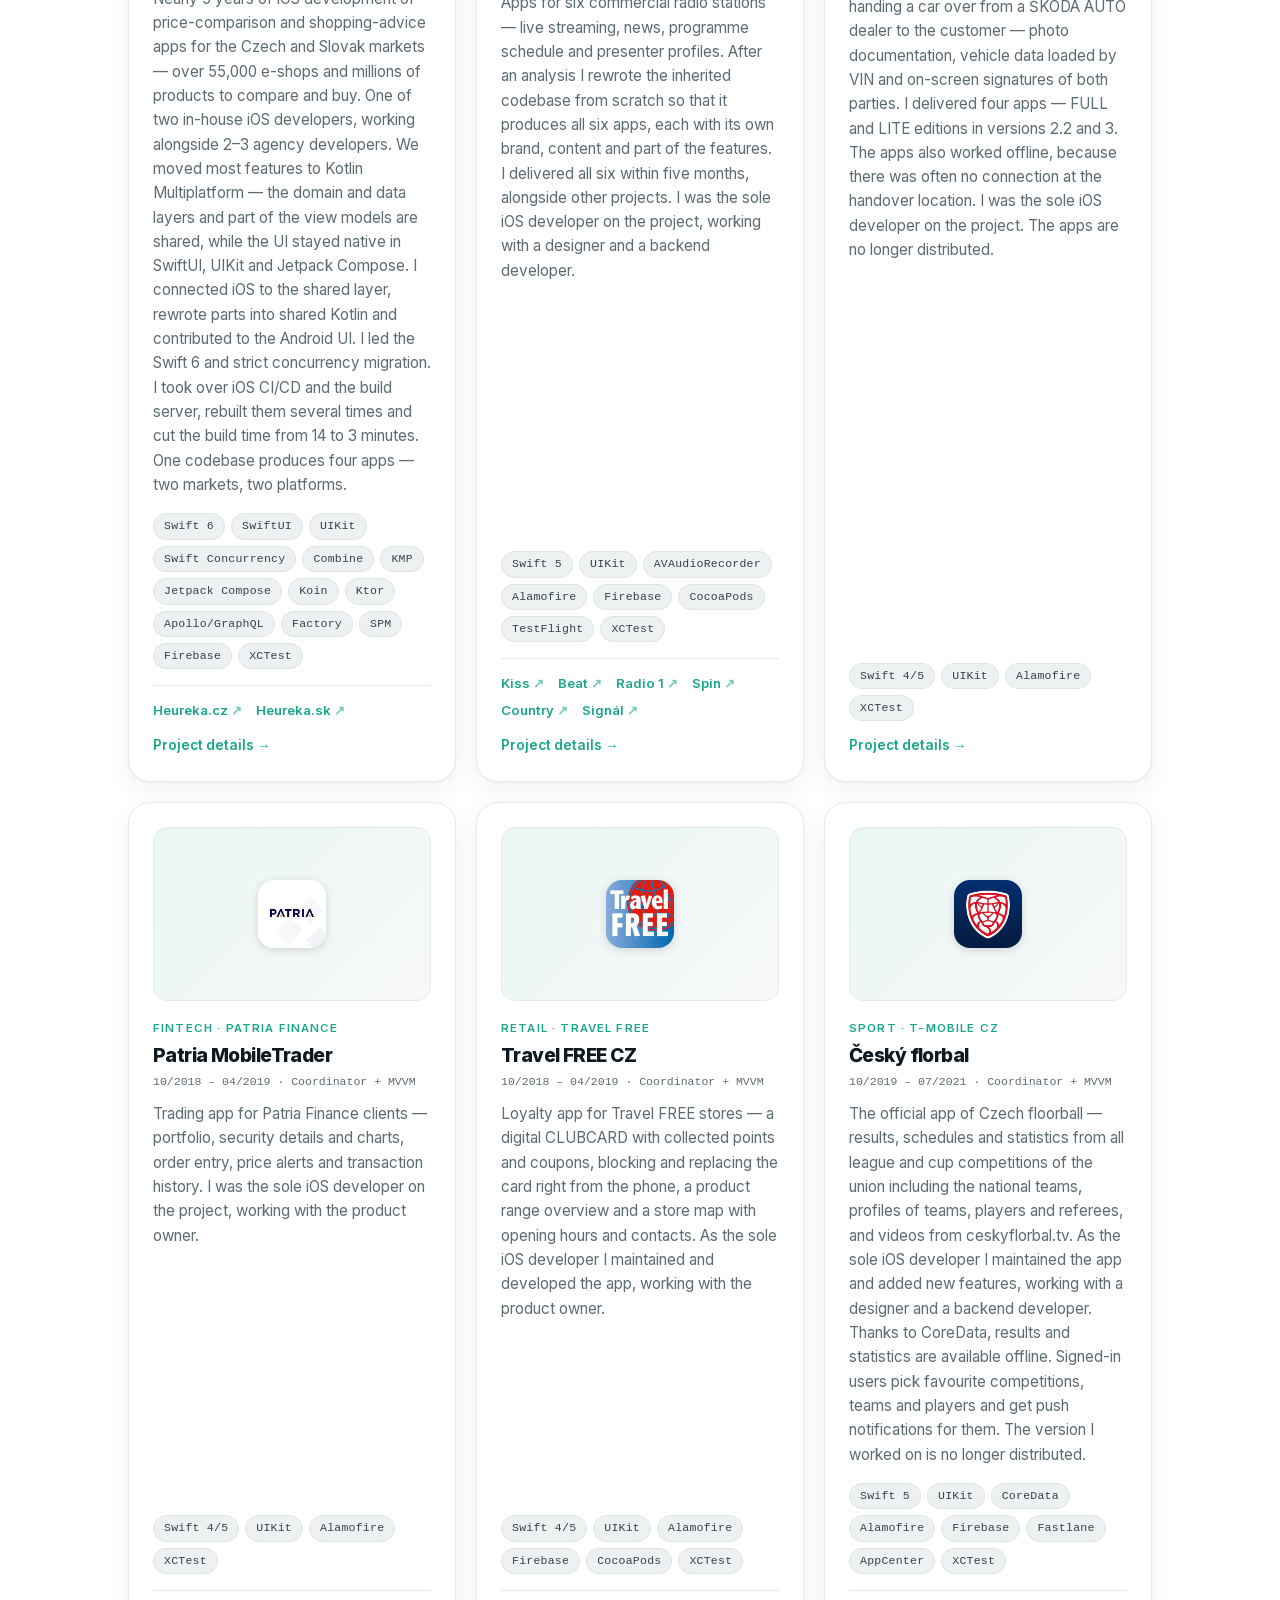
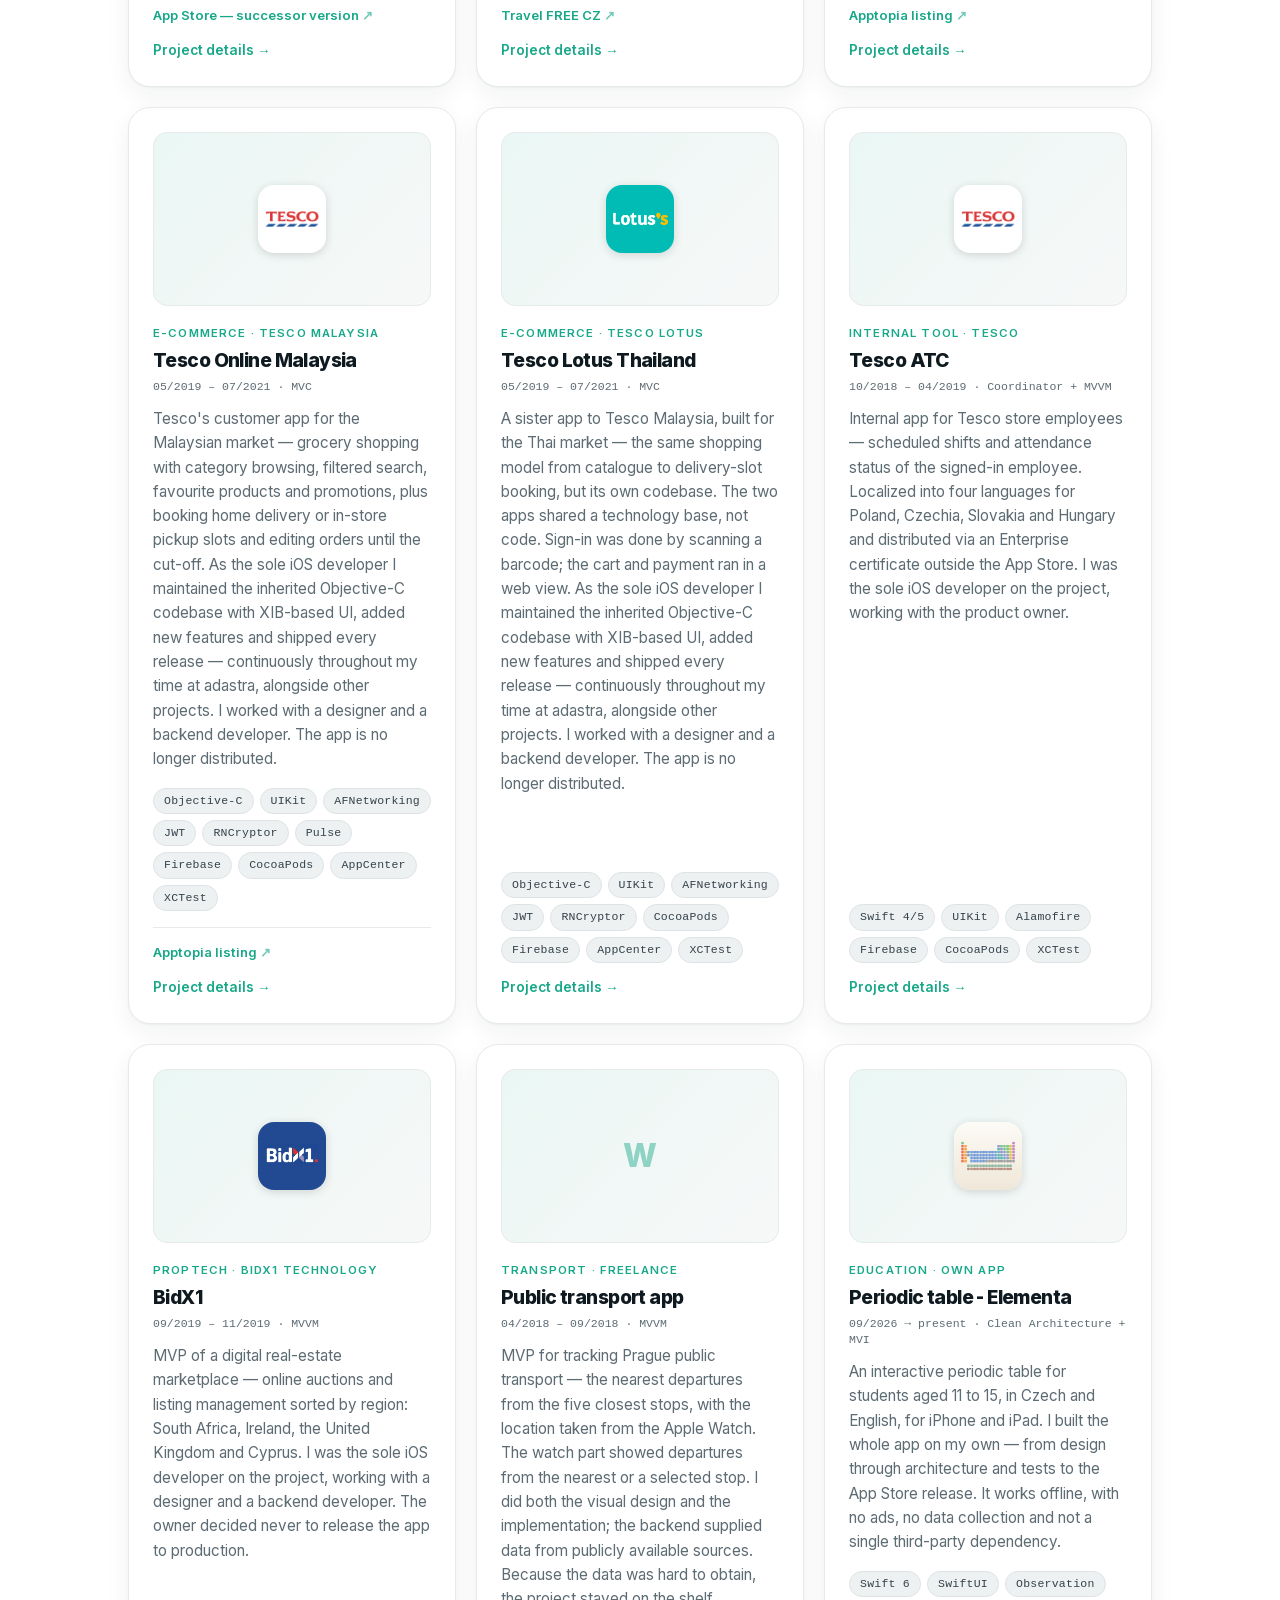
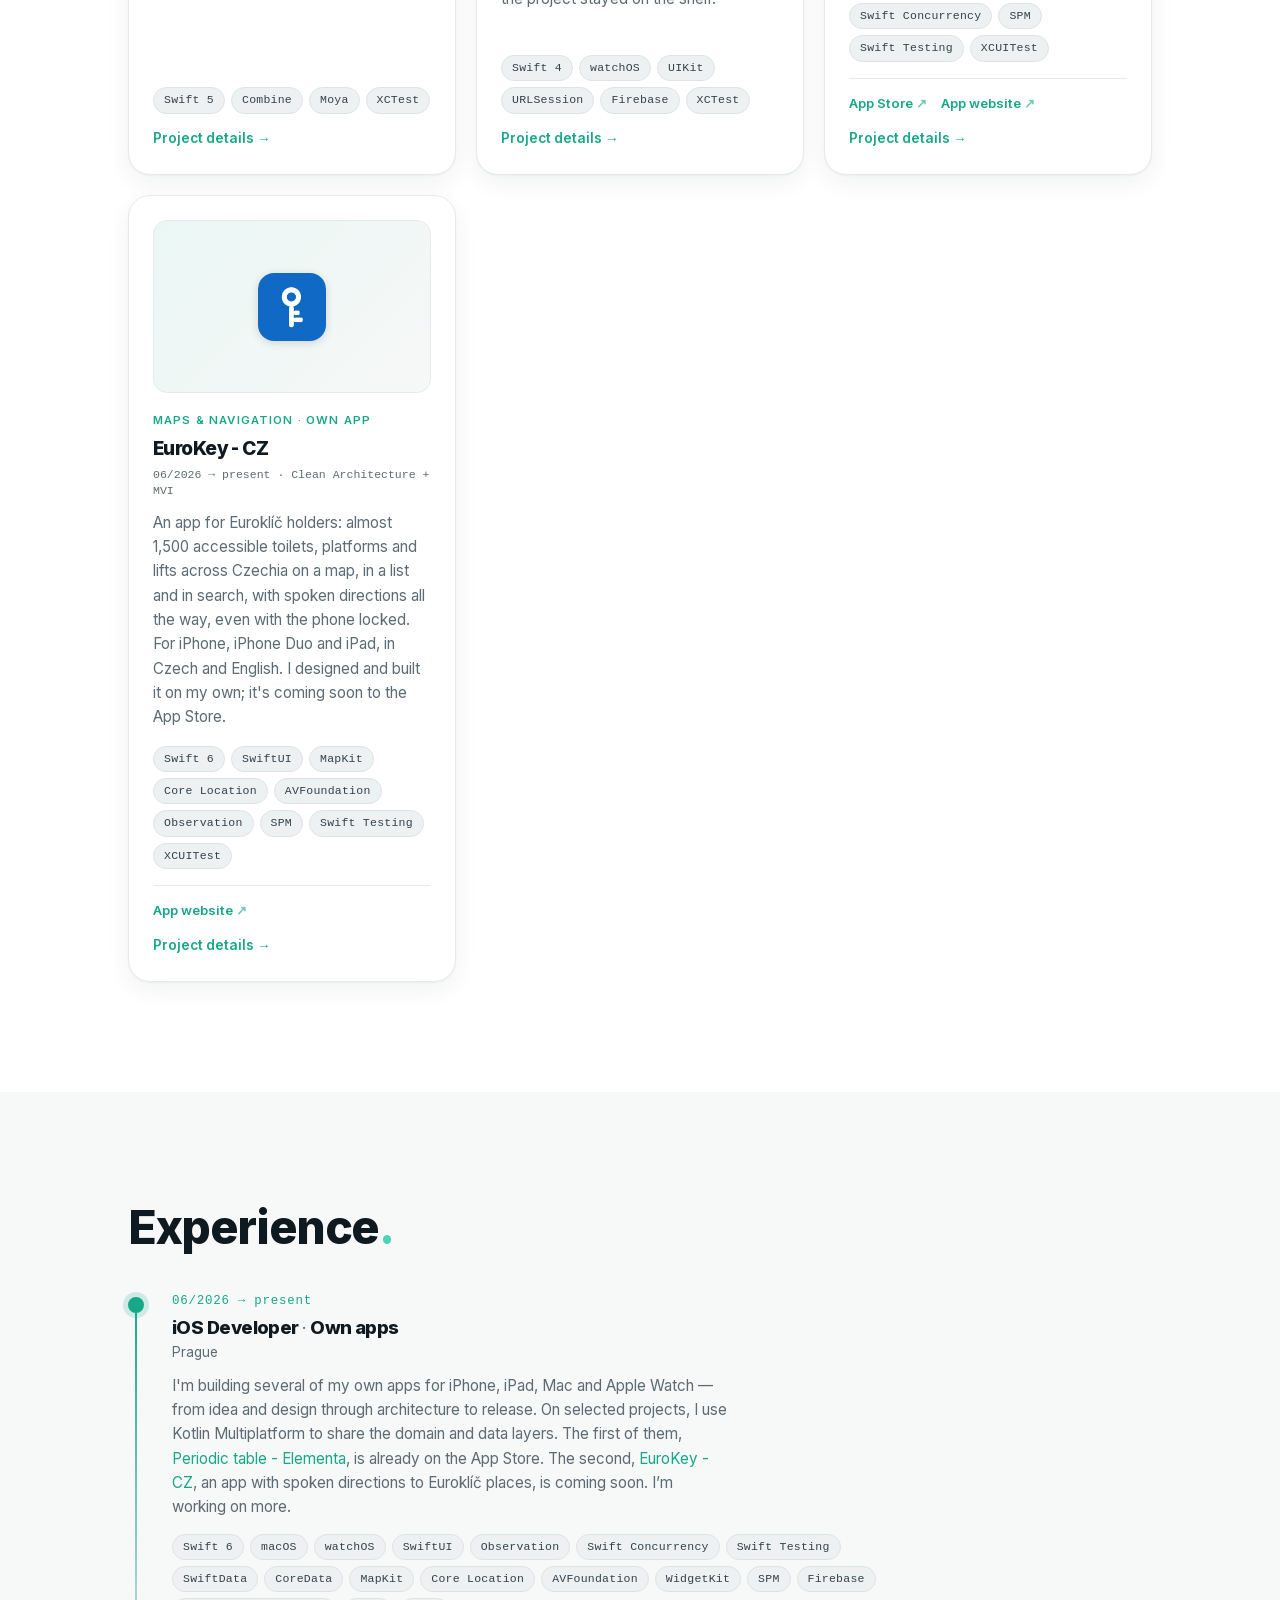
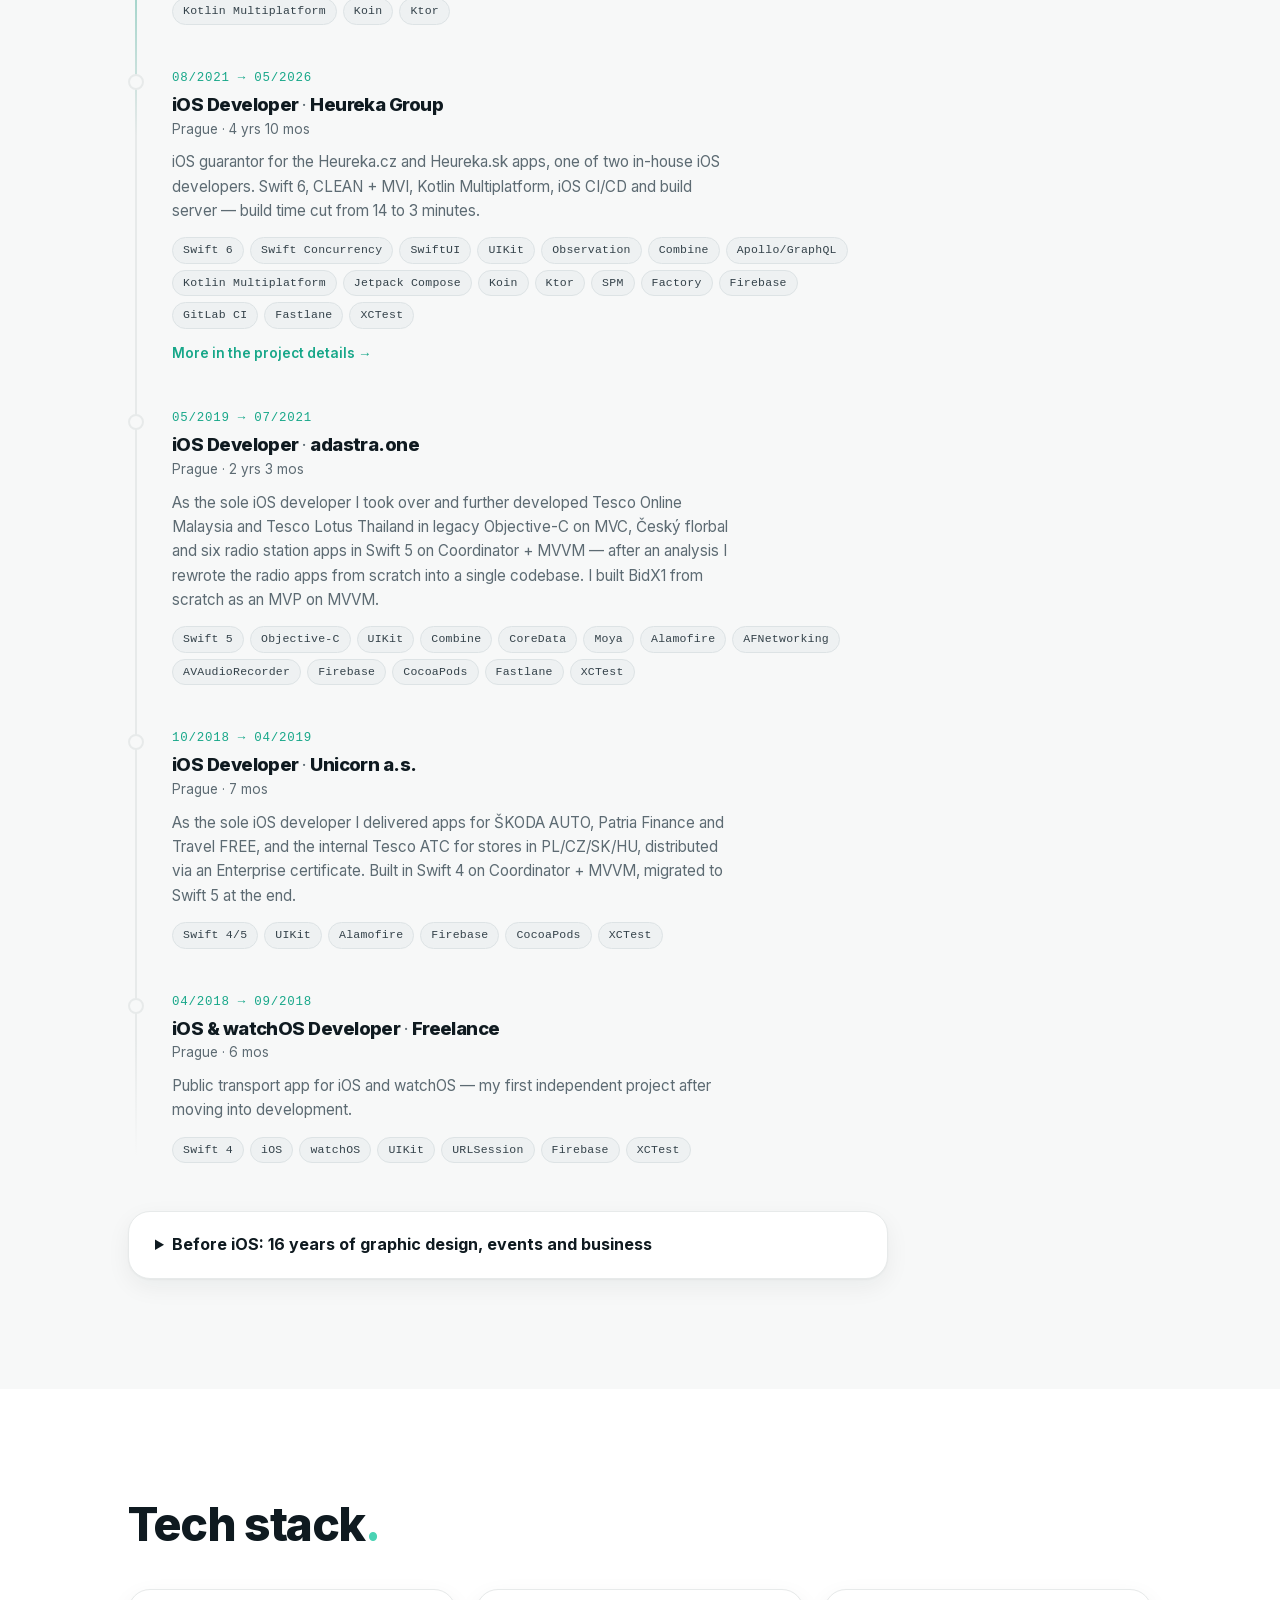
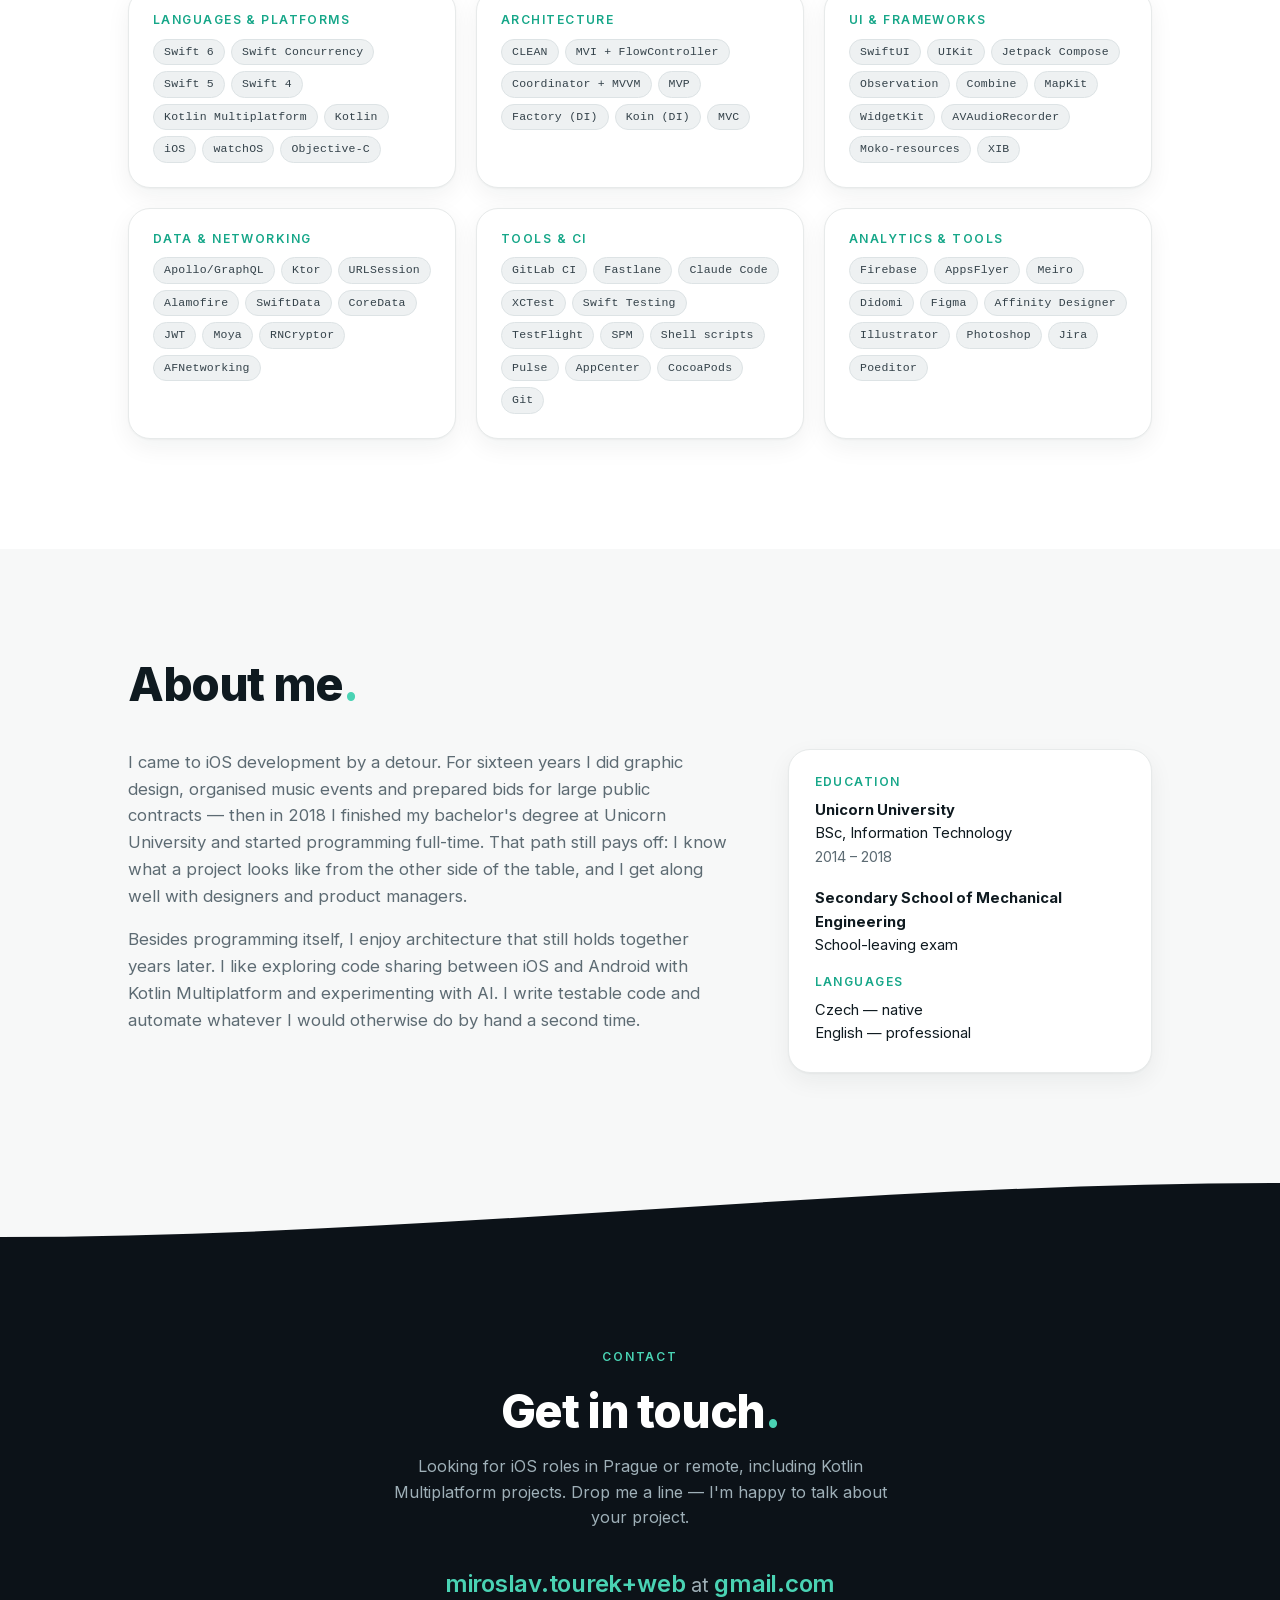
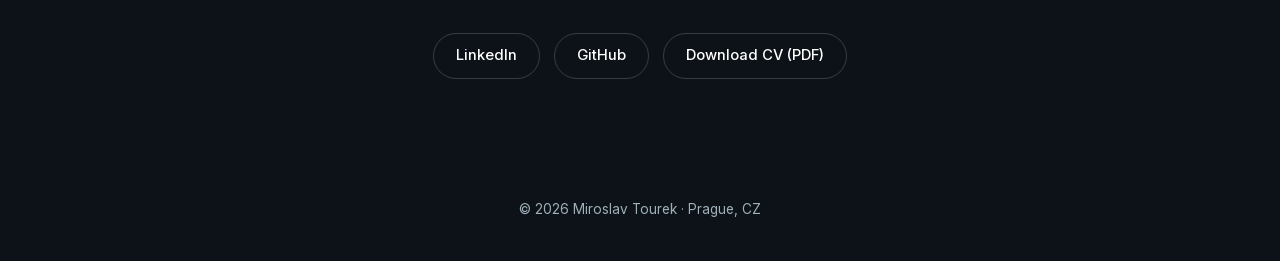
==== commit 5ecc6e39: "Add the EuroKey - CZ app A project card and details with screenshots for the app, in Czech and Engli" ====
--- a/en/index.html
+++ b/en/index.html
@@ -420,6 +420,28 @@
             <button class="card-more" type="button" data-dialog="p-elementa">Project details</button>
           </article>
 
+          <article class="project-card" data-dialog="p-eurokey">
+            <div class="project-thumb has-icon">
+              <img src="../img/icon-eurokey.jpg" alt="EuroKey - CZ app icon" width="256" height="256" loading="lazy">
+            </div>
+            <p class="project-tag">Maps &amp; navigation · Own app</p>
+            <h3>EuroKey - CZ</h3>
+            <p class="project-meta">06/2026 → present · Clean Architecture + MVI</p>
+            <p>An app for Euroklíč holders: almost 1,500 accessible toilets, platforms and
+              lifts across Czechia on a map, in a list and in search, with spoken directions
+              all the way, even with the phone locked. For iPhone, iPhone Duo and iPad, in
+              Czech and English. I designed and built it on my own; it's coming soon to the
+              App Store.</p>
+            <ul class="chips">
+              <li>Swift 6</li><li>SwiftUI</li><li>MapKit</li><li>Core Location</li><li>AVFoundation</li>
+              <li>Observation</li><li>SPM</li><li>Swift Testing</li><li>XCUITest</li>
+            </ul>
+            <p class="project-links">
+              <a href="https://www.carrione.cz/en/apps/eurokey/" target="_blank" rel="noopener">App website</a>
+            </p>
+            <button class="card-more" type="button" data-dialog="p-eurokey">Project details</button>
+          </article>
+
         </div>
       </div>
     </section>
@@ -438,10 +460,12 @@
               idea and design through architecture to release. On selected projects, I use
               Kotlin Multiplatform to share the domain and data layers. The first of them,
               <a href="https://www.carrione.cz/en/apps/periodic-table/" target="_blank" rel="noopener">Periodic table - Elementa</a>,
-              is already on the App Store; I’m working on the others.</p>
+              is already on the App Store. The second,
+              <a href="https://www.carrione.cz/en/apps/eurokey/" target="_blank" rel="noopener">EuroKey - CZ</a>,
+              an app with spoken directions to Euroklíč places, is coming soon. I’m working on more.</p>
             <ul class="chips">
               <li>Swift 6</li><li>macOS</li><li>watchOS</li><li>SwiftUI</li><li>Observation</li><li>Swift Concurrency</li>
-              <li>Swift Testing</li><li>SwiftData</li><li>CoreData</li><li>MapKit</li><li>WidgetKit</li><li>SPM</li><li>Firebase</li>
+              <li>Swift Testing</li><li>SwiftData</li><li>CoreData</li><li>MapKit</li><li>Core Location</li><li>AVFoundation</li><li>WidgetKit</li><li>SPM</li><li>Firebase</li>
               <li>Kotlin Multiplatform</li><li>Koin</li><li>Ktor</li>
             </ul>
           </li>
@@ -1287,6 +1311,85 @@
     </ul>
   </dialog>
 
+  <dialog id="p-eurokey" class="project-dialog" tabindex="-1" autofocus aria-labelledby="p-eurokey-t">
+    <button class="dialog-close" type="button" aria-label="Close details">&times;</button>
+    <p class="project-tag">Maps &amp; navigation · Own app</p>
+    <h3 id="p-eurokey-t">EuroKey - CZ</h3>
+    <p class="project-meta">06/2026 → present · iOS Developer</p>
+    <div class="gallery-strip">
+      <button class="shot" type="button" data-full="../img/shot-eurokey-en-1-lg.jpg" data-caption="EuroKey — map of places" aria-label="Enlarge: EuroKey — map of places">
+        <img src="../img/shot-eurokey-en-1.jpg" alt="EuroKey — map of places" width="392" height="851" loading="lazy">
+      </button>
+      <button class="shot" type="button" data-full="../img/shot-eurokey-en-2-lg.jpg" data-caption="EuroKey — place details with the route" aria-label="Enlarge: EuroKey — place details with the route">
+        <img src="../img/shot-eurokey-en-2.jpg" alt="EuroKey — place details with the route" width="392" height="851" loading="lazy">
+      </button>
+      <button class="shot" type="button" data-full="../img/shot-eurokey-en-3-lg.jpg" data-caption="EuroKey — navigation with spoken directions" aria-label="Enlarge: EuroKey — navigation with spoken directions">
+        <img src="../img/shot-eurokey-en-3.jpg" alt="EuroKey — navigation with spoken directions" width="392" height="851" loading="lazy">
+      </button>
+      <button class="shot" type="button" data-full="../img/shot-eurokey-en-4-lg.jpg" data-caption="EuroKey — nearest places first" aria-label="Enlarge: EuroKey — nearest places first">
+        <img src="../img/shot-eurokey-en-4.jpg" alt="EuroKey — nearest places first" width="392" height="851" loading="lazy">
+      </button>
+      <button class="shot" type="button" data-full="../img/shot-eurokey-en-5-lg.jpg" data-caption="EuroKey — search across Czechia" aria-label="Enlarge: EuroKey — search across Czechia">
+        <img src="../img/shot-eurokey-en-5.jpg" alt="EuroKey — search across Czechia" width="392" height="851" loading="lazy">
+      </button>
+      <button class="shot is-landscape" type="button" data-full="../img/shot-eurokey-en-6-lg.jpg" data-caption="EuroKey — place details in landscape, beside the map" aria-label="Enlarge: EuroKey — place details in landscape, beside the map">
+        <img src="../img/shot-eurokey-en-6.jpg" alt="EuroKey — place details in landscape, beside the map" width="512" height="235" loading="lazy">
+      </button>
+      <button class="shot is-landscape" type="button" data-full="../img/shot-eurokey-en-7-lg.jpg" data-caption="EuroKey — navigation in landscape, in 3D" aria-label="Enlarge: EuroKey — navigation in landscape, in 3D">
+        <img src="../img/shot-eurokey-en-7.jpg" alt="EuroKey — navigation in landscape, in 3D" width="512" height="235" loading="lazy">
+      </button>
+    </div>
+    <p class="dialog-lead">My own app for iPhone, iPhone Duo and iPad, which I made on my own from
+      design to code and which is coming soon to the App Store. For Euroklíč holders and those
+      who travel with them, it finds the places in Czechia that a Euroklíč opens and guides
+      them there by voice, even with the phone locked.</p>
+    <p class="dialog-lead">The people who use it need accessibility every day. That's why I also
+      paid attention to VoiceOver, larger text and automated accessibility audits in UI tests.</p>
+    <h4>What the app does</h4>
+    <ul class="dialog-list">
+      <li><strong>Map, list and search</strong> — almost 1,500 places built into the app,
+        nearest first; the map in 2D or 3D with buildings, and the list and search work offline</li>
+      <li><strong>Routes on foot or by car</strong> — distance, time and the line of the route from MapKit
+        in a place's details</li>
+      <li><strong>Navigation</strong> — following the user along the route, rerouting after
+        a wrong turn and telling them when they've arrived</li>
+      <li><strong>Spoken directions</strong> — every manoeuvre announced ahead and when it's
+        there, with haptics; the voice keeps going in the background, and with VoiceOver on,
+        VoiceOver reads the directions</li>
+      <li><strong>Every screen</strong> — iPhone in portrait and landscape, minding the
+        Dynamic Island, iPad, and iPhone Duo folded or open, each with its own layout for
+        a place's details</li>
+    </ul>
+    <h4>Architecture</h4>
+    <ul class="dialog-list">
+      <li>Clean Architecture — each layer is a separate local SPM package: the domain, data
+        toolkits (place data, MapKit routing, location, voice, preferences) and one package
+        per feature</li>
+      <li>MVI in the presentation layer on top of Observation, navigation through
+        coordinators, dependency injection through a custom property wrapper</li>
+      <li>The rules of navigation — when to reroute and when to announce a manoeuvre — as
+        domain types of their own, covered by tests</li>
+      <li>Layouts that follow the side of the Dynamic Island and the shape of iPhone Duo's
+        display, neither of which SwiftUI can tell on its own</li>
+    </ul>
+    <h4>Quality</h4>
+    <ul class="dialog-list">
+      <li><strong>Tests</strong> — unit tests in Swift Testing for the domain, data and view
+        models</li>
+      <li><strong>Accessibility audits</strong> — UI tests in a separate test plan check
+        larger text, VoiceOver and contrast on every screen</li>
+      <li><strong>Localization</strong> — String Catalogs in every package</li>
+      <li><strong>Privacy</strong> — background location only while navigating, no
+        analytics, a privacy manifest with no collected data</li>
+    </ul>
+    <h4>Technologies</h4>
+    <ul class="chips">
+      <li>Swift 6</li><li>SwiftUI</li><li>Observation</li><li>Swift Concurrency</li><li>MapKit</li>
+      <li>Core Location</li><li>AVFoundation</li><li>SPM</li><li>Swift Testing</li><li>XCUITest</li>
+      <li>String Catalogs</li>
+    </ul>
+  </dialog>
+
   <dialog id="lightbox" class="lightbox" tabindex="-1" autofocus aria-label="Enlarged screenshot">
     <button class="lightbox-close" type="button" aria-label="Close">&times;</button>
     <button class="lightbox-nav prev" type="button" aria-label="Previous screenshot">&lsaquo;</button>
@@ -1351,6 +1454,7 @@
         current = (i + shots.length) % shots.length;
         var shot = shots[current];
         lightboxImg.src = shot.dataset.full;
+        lightboxImg.classList.toggle('is-landscape', shot.classList.contains('is-landscape'));
         lightboxImg.alt = shot.dataset.caption;
         lightboxCaption.textContent = shot.dataset.caption;
         lightbox.querySelectorAll('.lightbox-nav').forEach(function (nav) {
--- a/style.css
+++ b/style.css
@@ -860,6 +860,9 @@
   transition: transform 0.15s ease;
 }
 .gallery-strip .shot:hover { transform: translateY(-2px); }
+/* A landscape screenshot as tall as half a portrait one, centred beside them. */
+.gallery-strip .shot.is-landscape { align-self: center; }
+.gallery-strip .shot.is-landscape img { width: 256px; }
 .gallery-strip .shot:hover img { border-color: var(--accent); }
 
 /* Lightbox */
@@ -920,6 +923,9 @@
   height: auto;
   border-radius: 14px;
   box-shadow: 0 12px 40px rgb(0 0 0 / 0.45);
+}
+.lightbox img.is-landscape {
+  max-width: min(900px, 90vw);
 }
 .lightbox figcaption {
   font-size: 0.8rem;
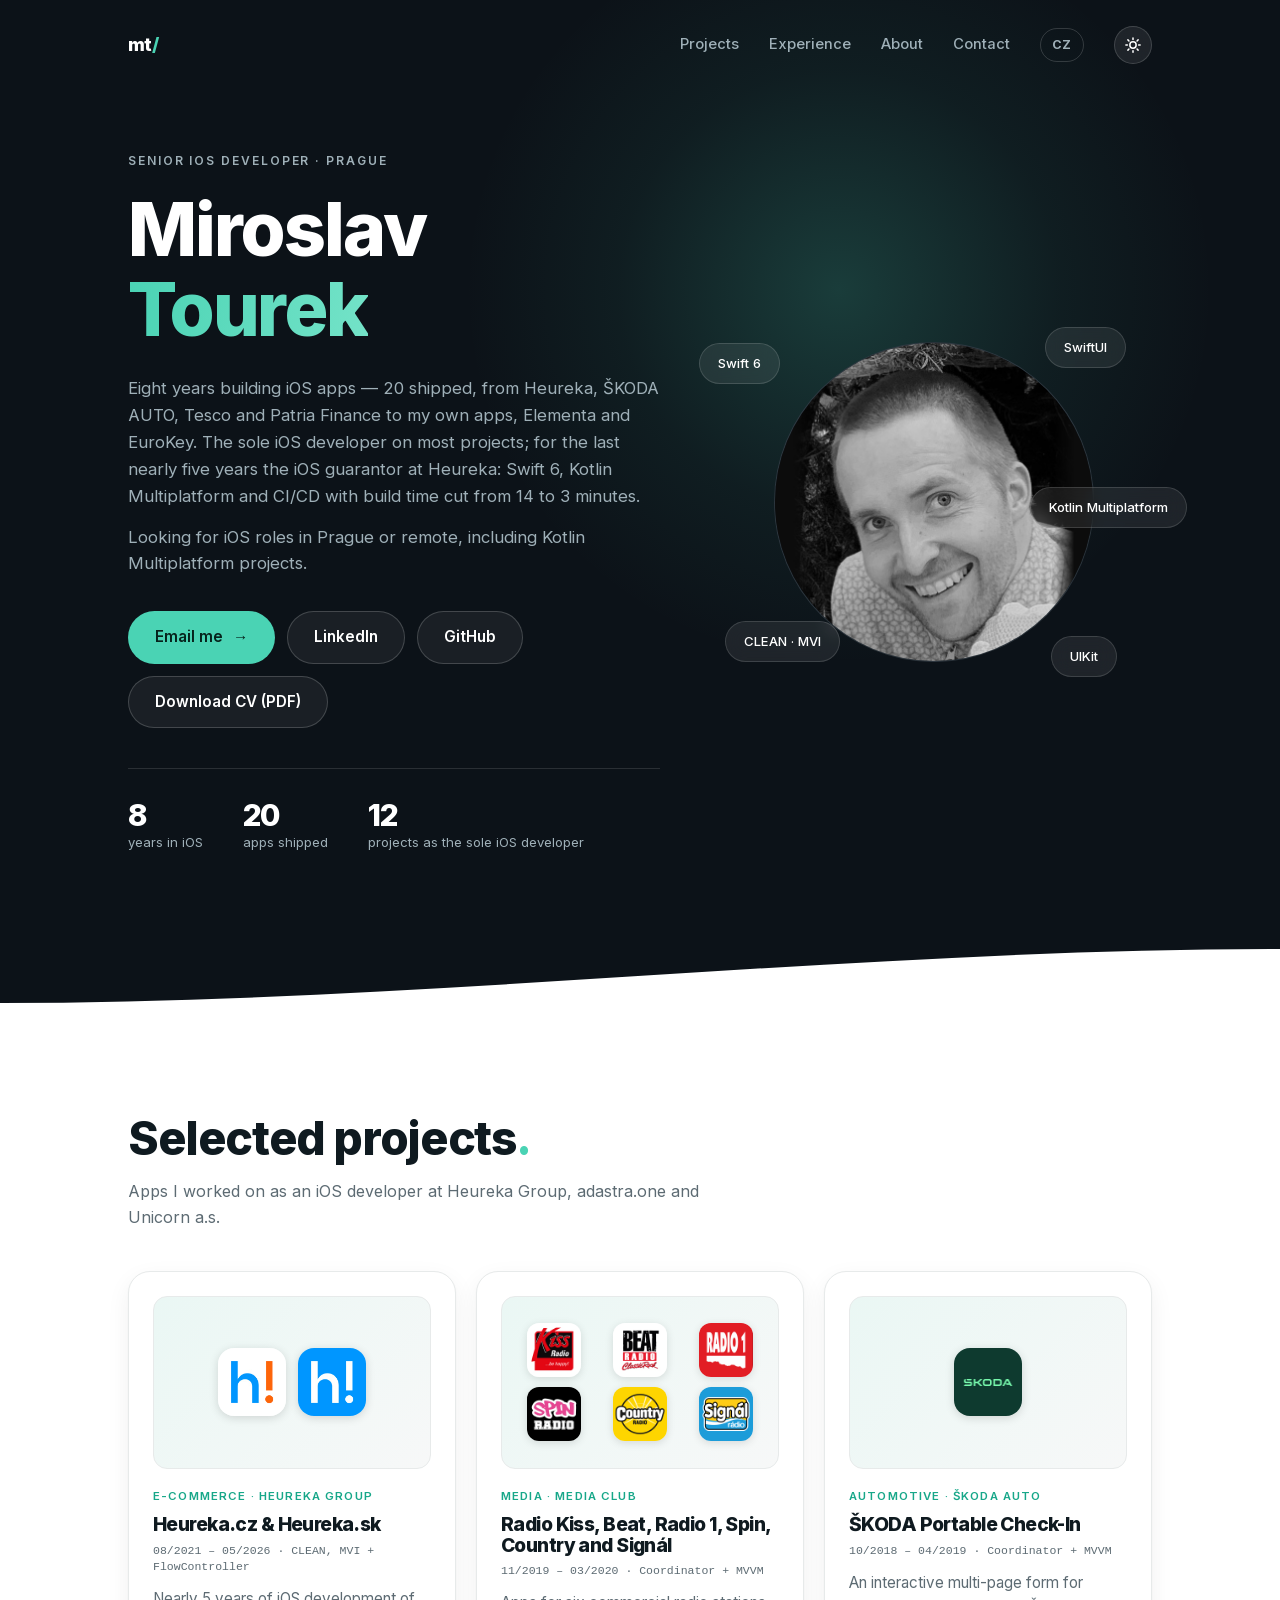
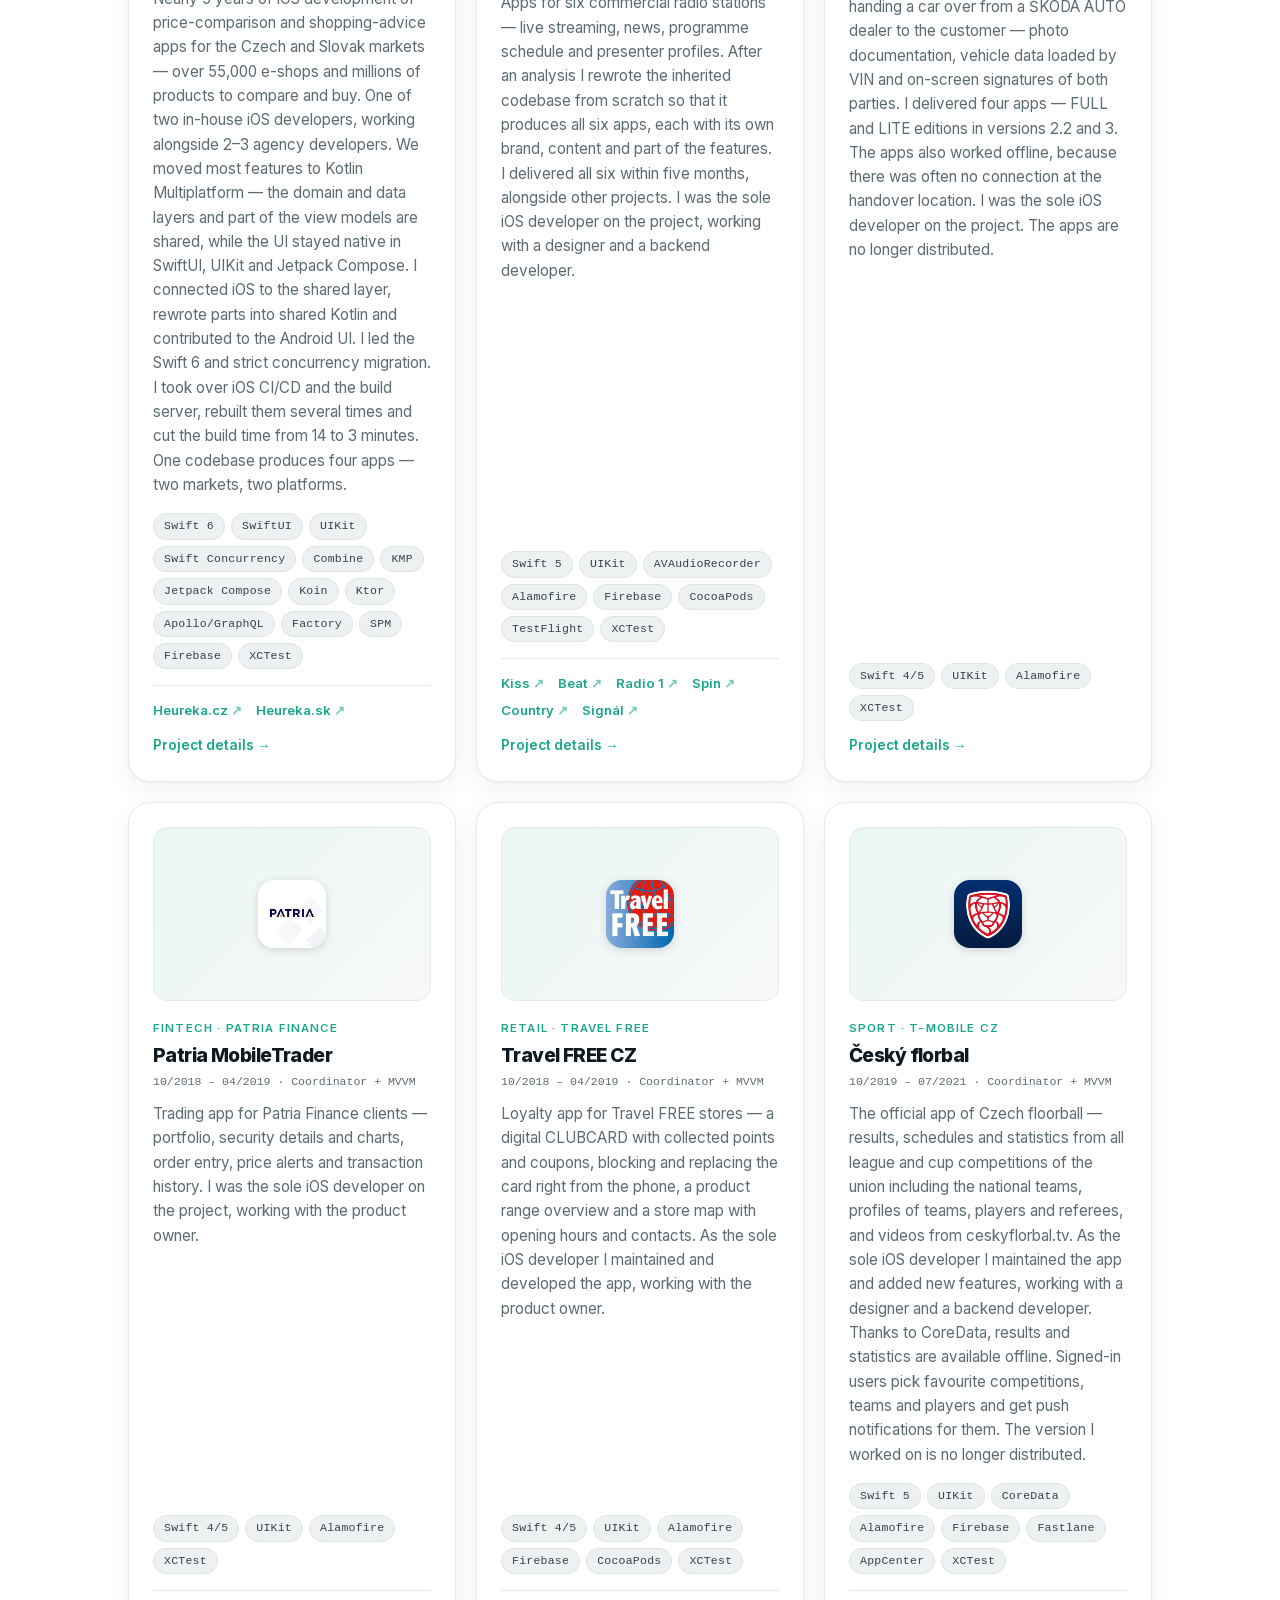
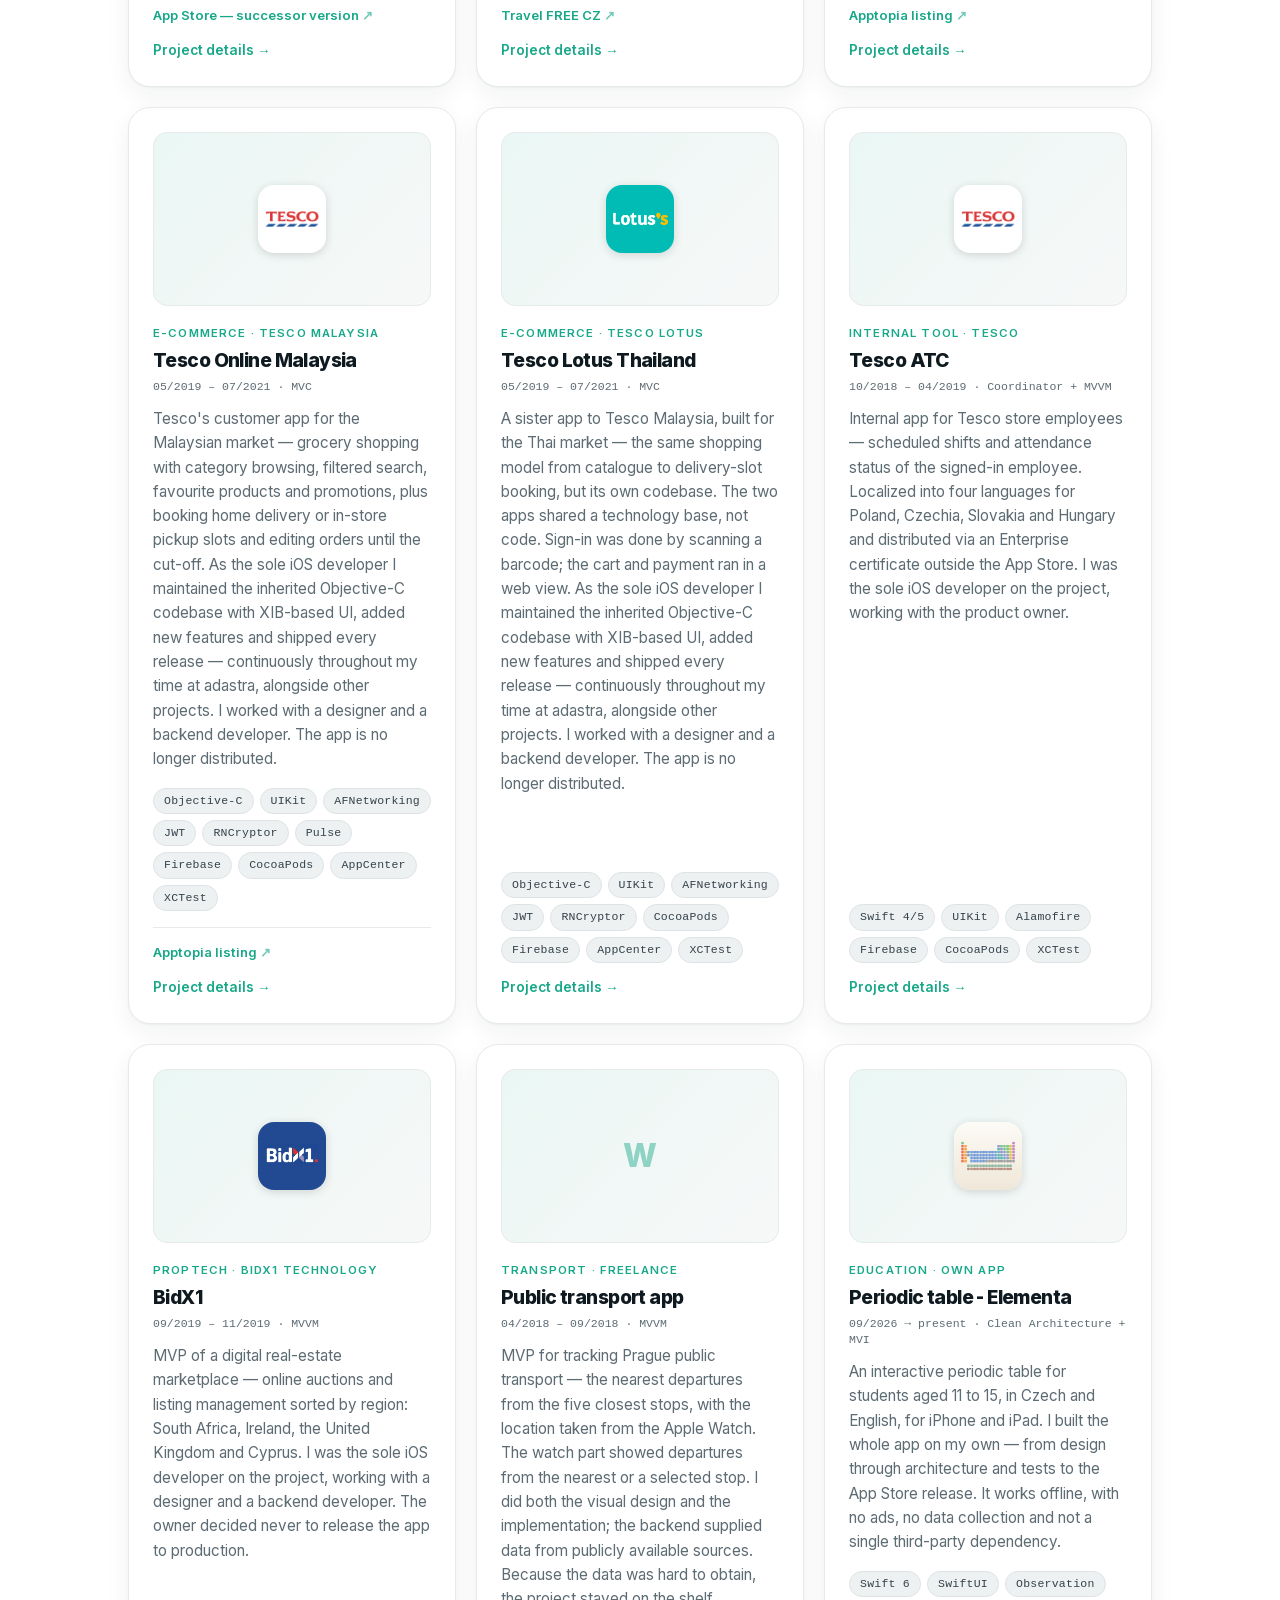
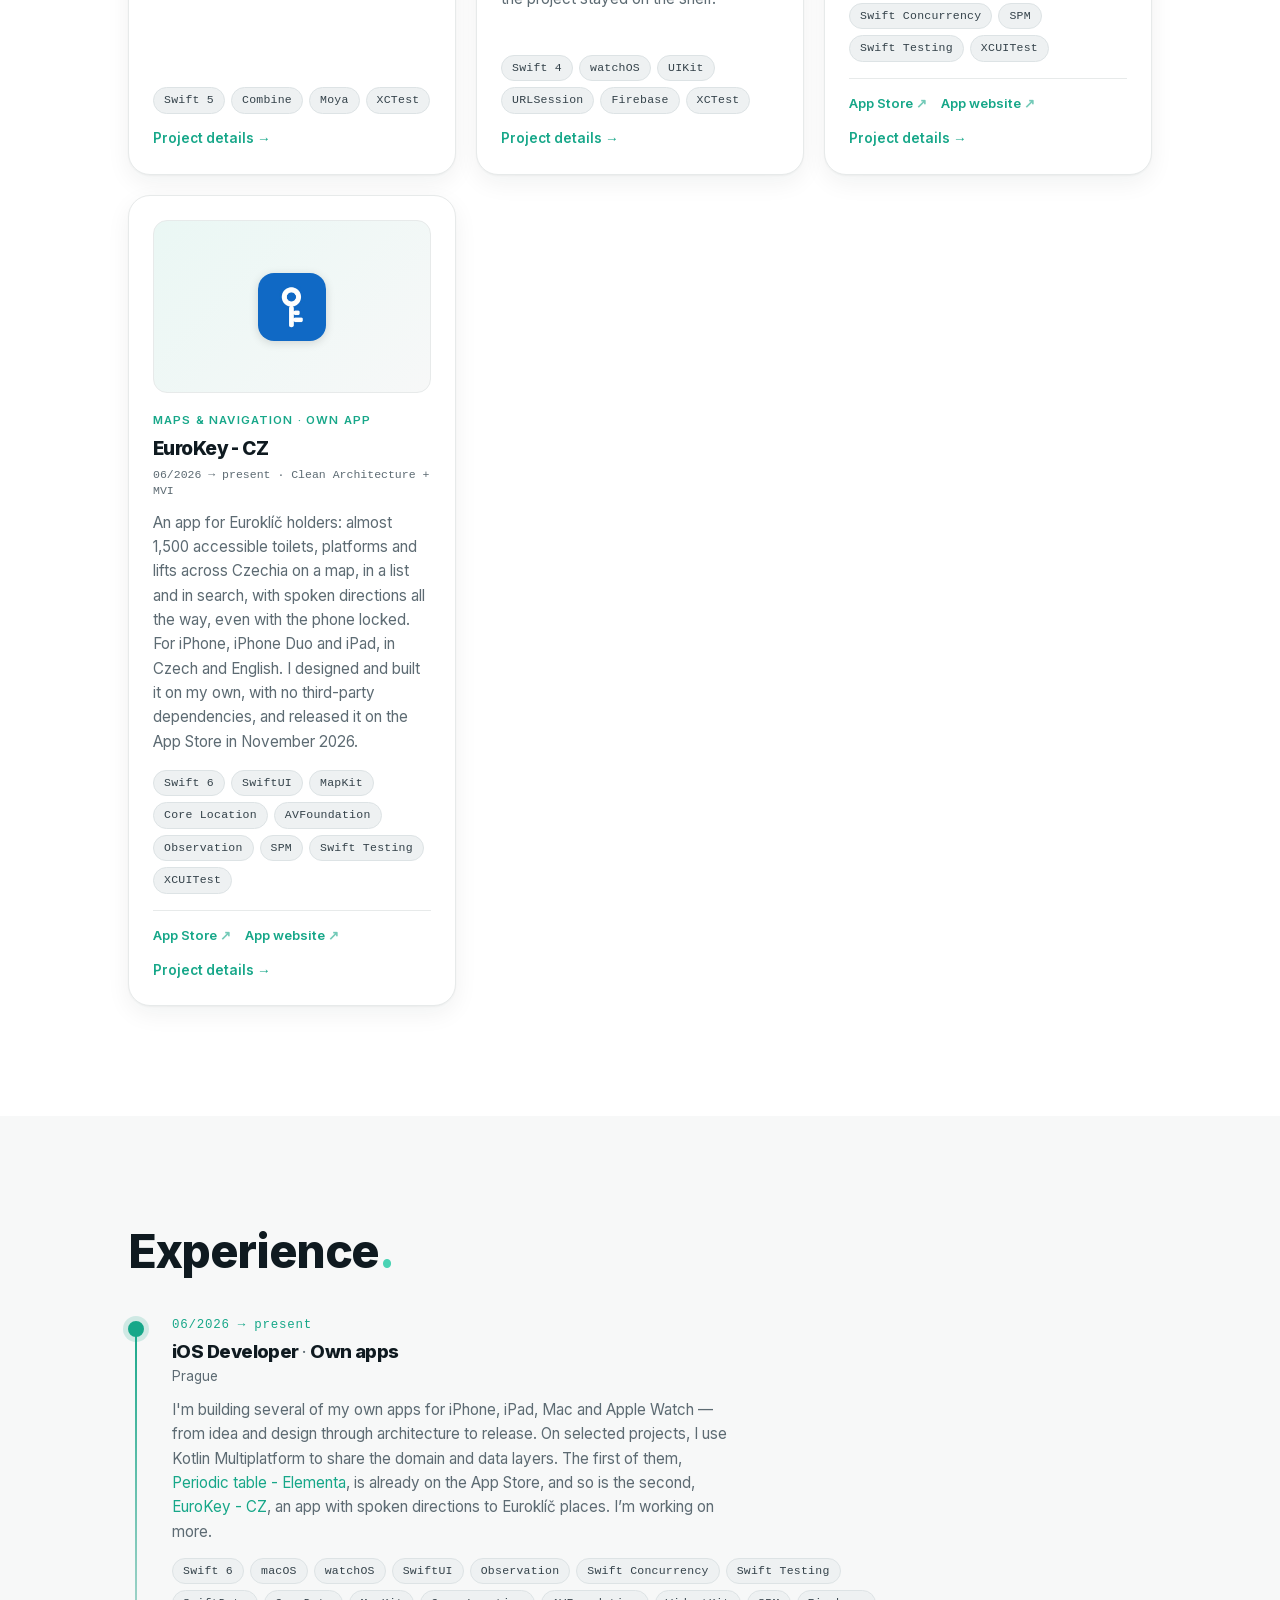
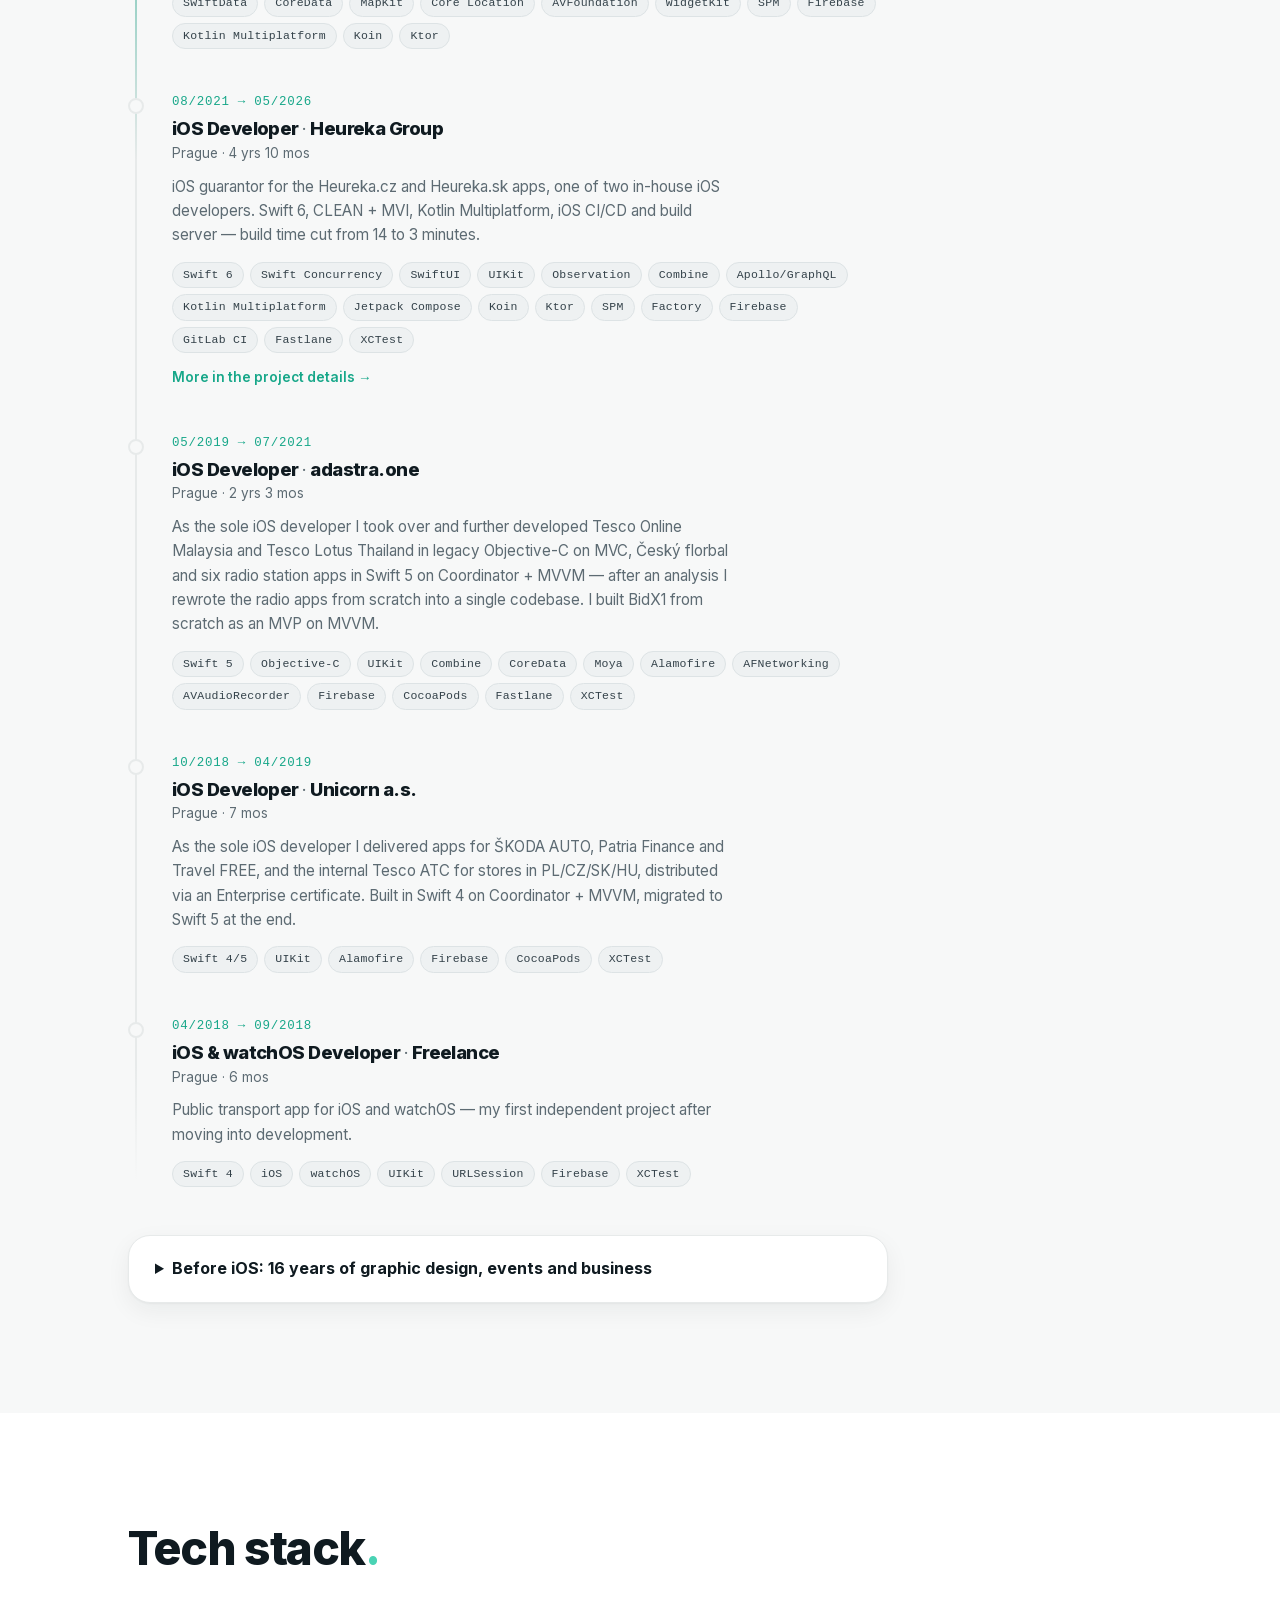
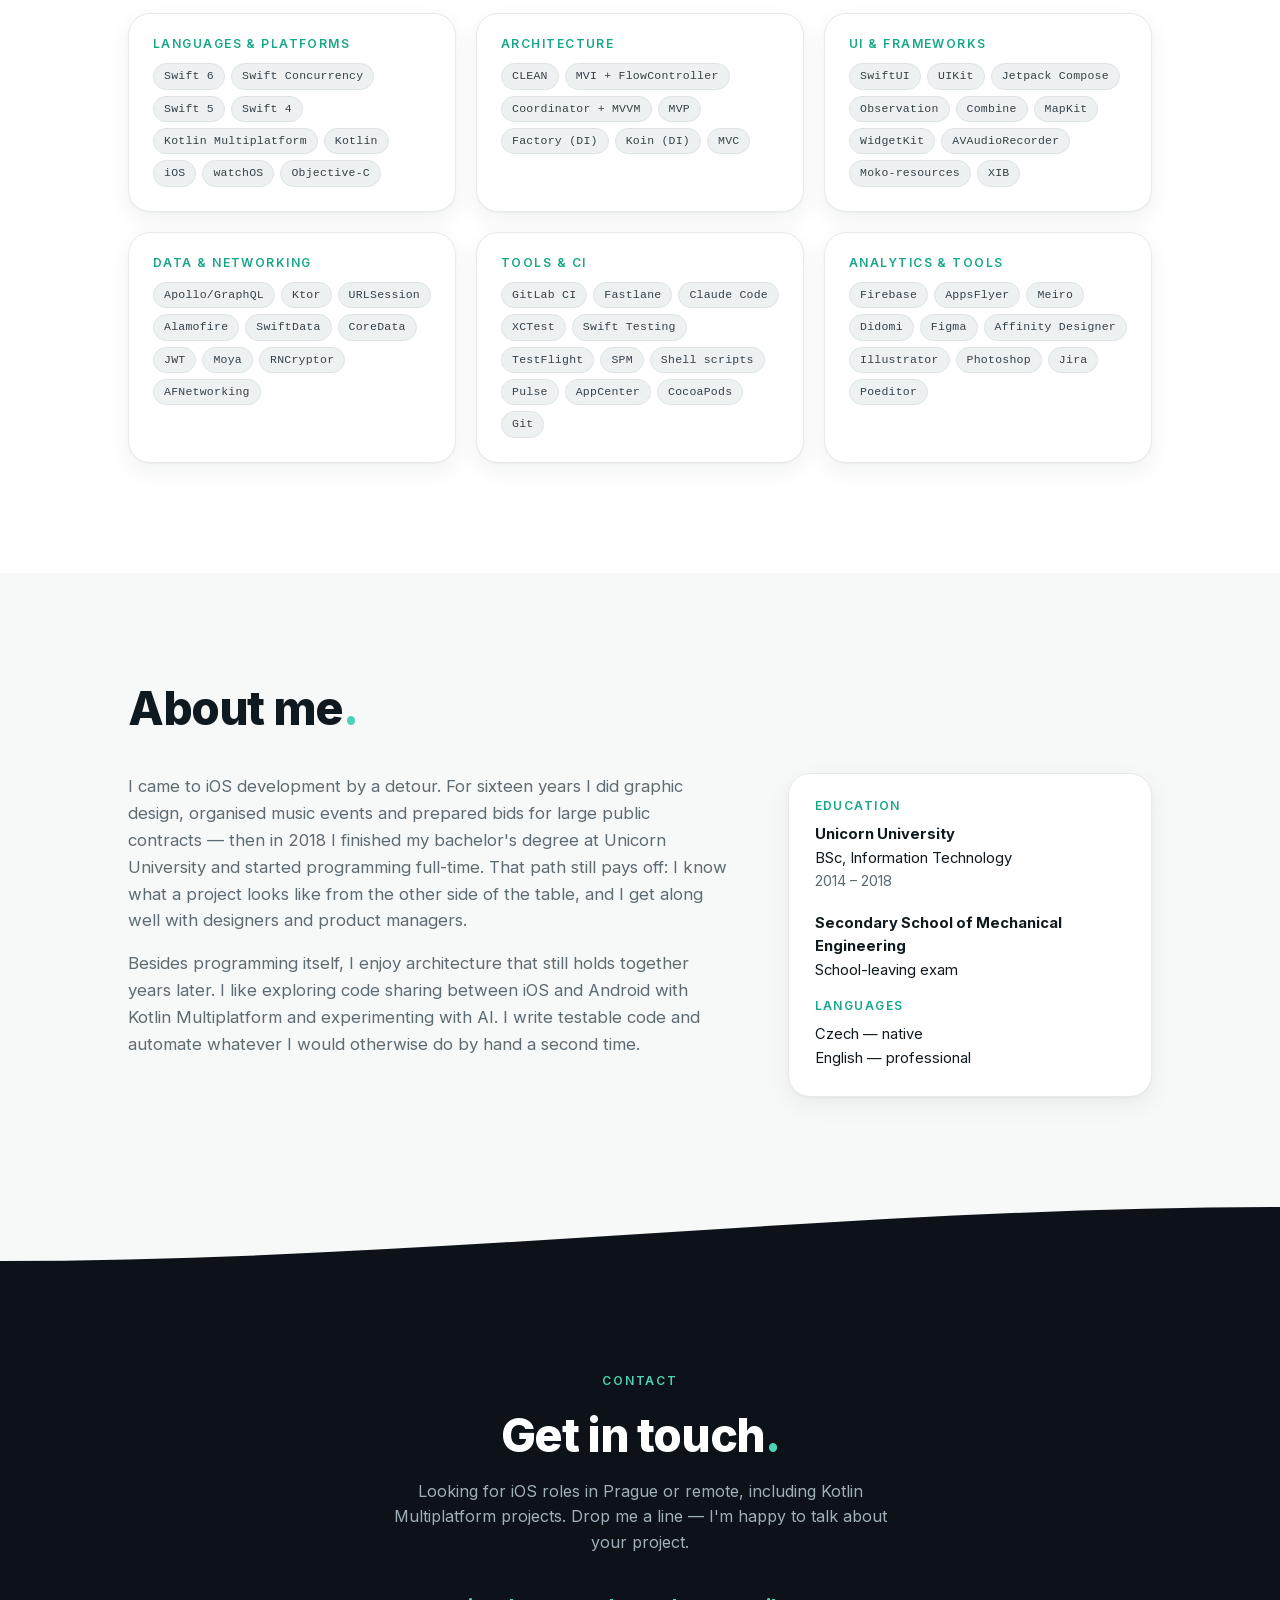
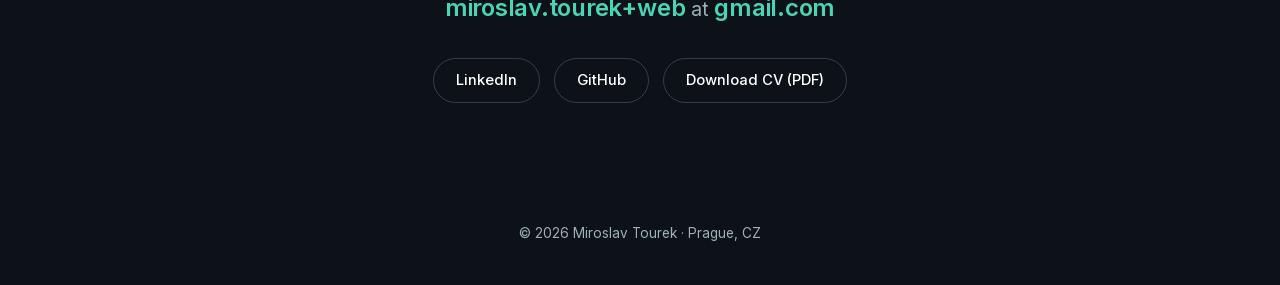
==== commit 58742674: "Update an euroKey app info after release" ====
--- a/en/index.html
+++ b/en/index.html
@@ -91,8 +91,8 @@
         <p class="eyebrow">Senior iOS Developer · Prague</p>
         <h1>Miroslav<br><span class="accent">Tourek</span></h1>
         <p class="hero-role">
-          Eight years building iOS apps — 19 shipped, from Heureka, ŠKODA AUTO, Tesco and
-          Patria Finance to my own periodic table app, Elementa. The sole iOS developer on most projects; for the last nearly five
+          Eight years building iOS apps — 20 shipped, from Heureka, ŠKODA AUTO, Tesco and
+          Patria Finance to my own apps, Elementa and EuroKey. The sole iOS developer on most projects; for the last nearly five
           years the iOS guarantor at Heureka: Swift 6, Kotlin Multiplatform and CI/CD with
           build time cut from 14 to 3 minutes.
         </p>
@@ -107,8 +107,8 @@
         </div>
         <ul class="hero-stats">
           <li><strong>8</strong><span>years in iOS</span></li>
-          <li><strong>19</strong><span>apps shipped</span></li>
-          <li><strong>11</strong><span>projects as the sole iOS developer</span></li>
+          <li><strong>20</strong><span>apps shipped</span></li>
+          <li><strong>12</strong><span>projects as the sole iOS developer</span></li>
         </ul>
         </div>
 
@@ -430,13 +430,14 @@
             <p>An app for Euroklíč holders: almost 1,500 accessible toilets, platforms and
               lifts across Czechia on a map, in a list and in search, with spoken directions
               all the way, even with the phone locked. For iPhone, iPhone Duo and iPad, in
-              Czech and English. I designed and built it on my own; it's coming soon to the
-              App Store.</p>
+              Czech and English. I designed and built it on my own, with no third-party
+              dependencies, and released it on the App Store in November 2026.</p>
             <ul class="chips">
               <li>Swift 6</li><li>SwiftUI</li><li>MapKit</li><li>Core Location</li><li>AVFoundation</li>
               <li>Observation</li><li>SPM</li><li>Swift Testing</li><li>XCUITest</li>
             </ul>
             <p class="project-links">
+              <a href="https://apps.apple.com/app/id6830176170" target="_blank" rel="noopener">App Store</a>
               <a href="https://www.carrione.cz/en/apps/eurokey/" target="_blank" rel="noopener">App website</a>
             </p>
             <button class="card-more" type="button" data-dialog="p-eurokey">Project details</button>
@@ -460,9 +461,9 @@
               idea and design through architecture to release. On selected projects, I use
               Kotlin Multiplatform to share the domain and data layers. The first of them,
               <a href="https://www.carrione.cz/en/apps/periodic-table/" target="_blank" rel="noopener">Periodic table - Elementa</a>,
-              is already on the App Store. The second,
+              is already on the App Store, and so is the second,
               <a href="https://www.carrione.cz/en/apps/eurokey/" target="_blank" rel="noopener">EuroKey - CZ</a>,
-              an app with spoken directions to Euroklíč places, is coming soon. I’m working on more.</p>
+              an app with spoken directions to Euroklíč places. I’m working on more.</p>
             <ul class="chips">
               <li>Swift 6</li><li>macOS</li><li>watchOS</li><li>SwiftUI</li><li>Observation</li><li>Swift Concurrency</li>
               <li>Swift Testing</li><li>SwiftData</li><li>CoreData</li><li>MapKit</li><li>Core Location</li><li>AVFoundation</li><li>WidgetKit</li><li>SPM</li><li>Firebase</li>
@@ -1340,7 +1341,7 @@
       </button>
     </div>
     <p class="dialog-lead">My own app for iPhone, iPhone Duo and iPad, which I made on my own from
-      design to code and which is coming soon to the App Store. For Euroklíč holders and those
+      design to code and released on the App Store in November 2026. For Euroklíč holders and those
       who travel with them, it finds the places in Czechia that a Euroklíč opens and guides
       them there by voice, even with the phone locked.</p>
     <p class="dialog-lead">The people who use it need accessibility every day. That's why I also
@@ -1369,6 +1370,7 @@
         coordinators, dependency injection through a custom property wrapper</li>
       <li>The rules of navigation — when to reroute and when to announce a manoeuvre — as
         domain types of their own, covered by tests</li>
+      <li>No third-party dependencies — Apple frameworks only</li>
       <li>Layouts that follow the side of the Dynamic Island and the shape of iPhone Duo's
         display, neither of which SwiftUI can tell on its own</li>
     </ul>
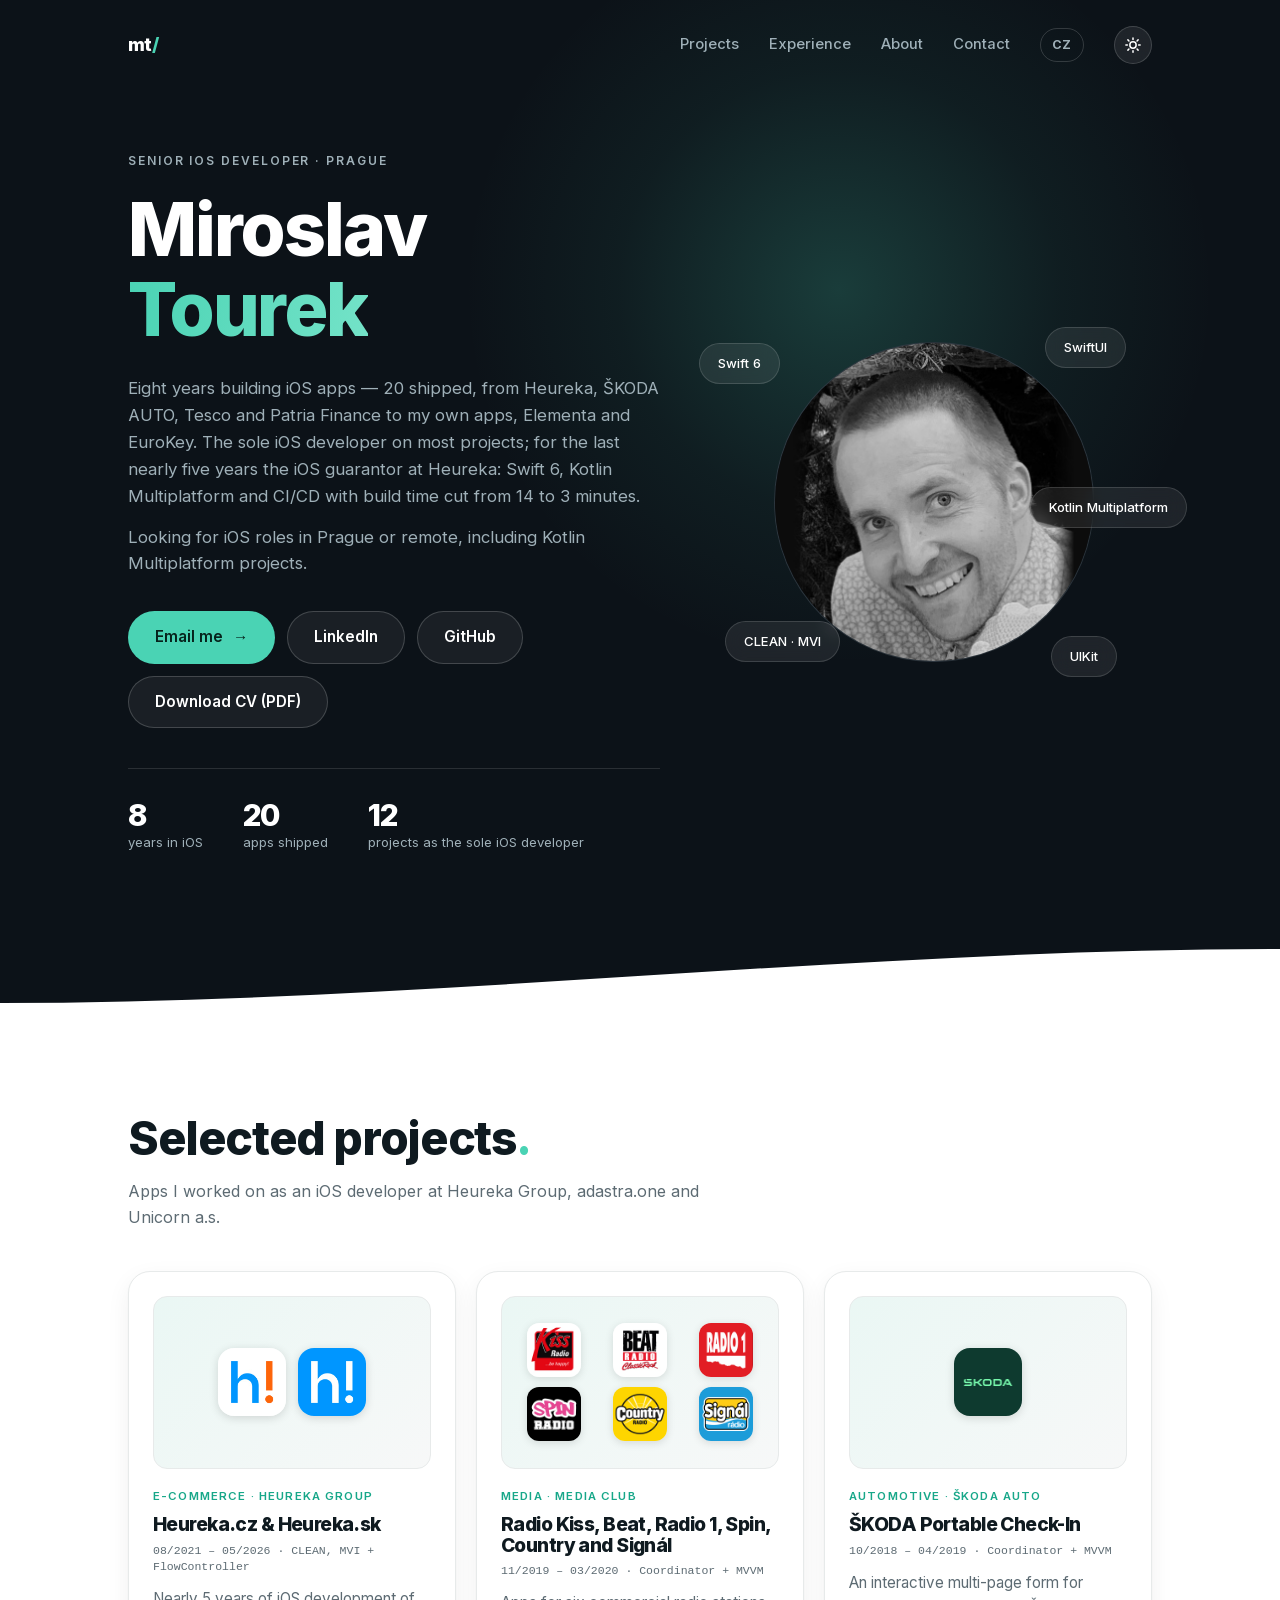
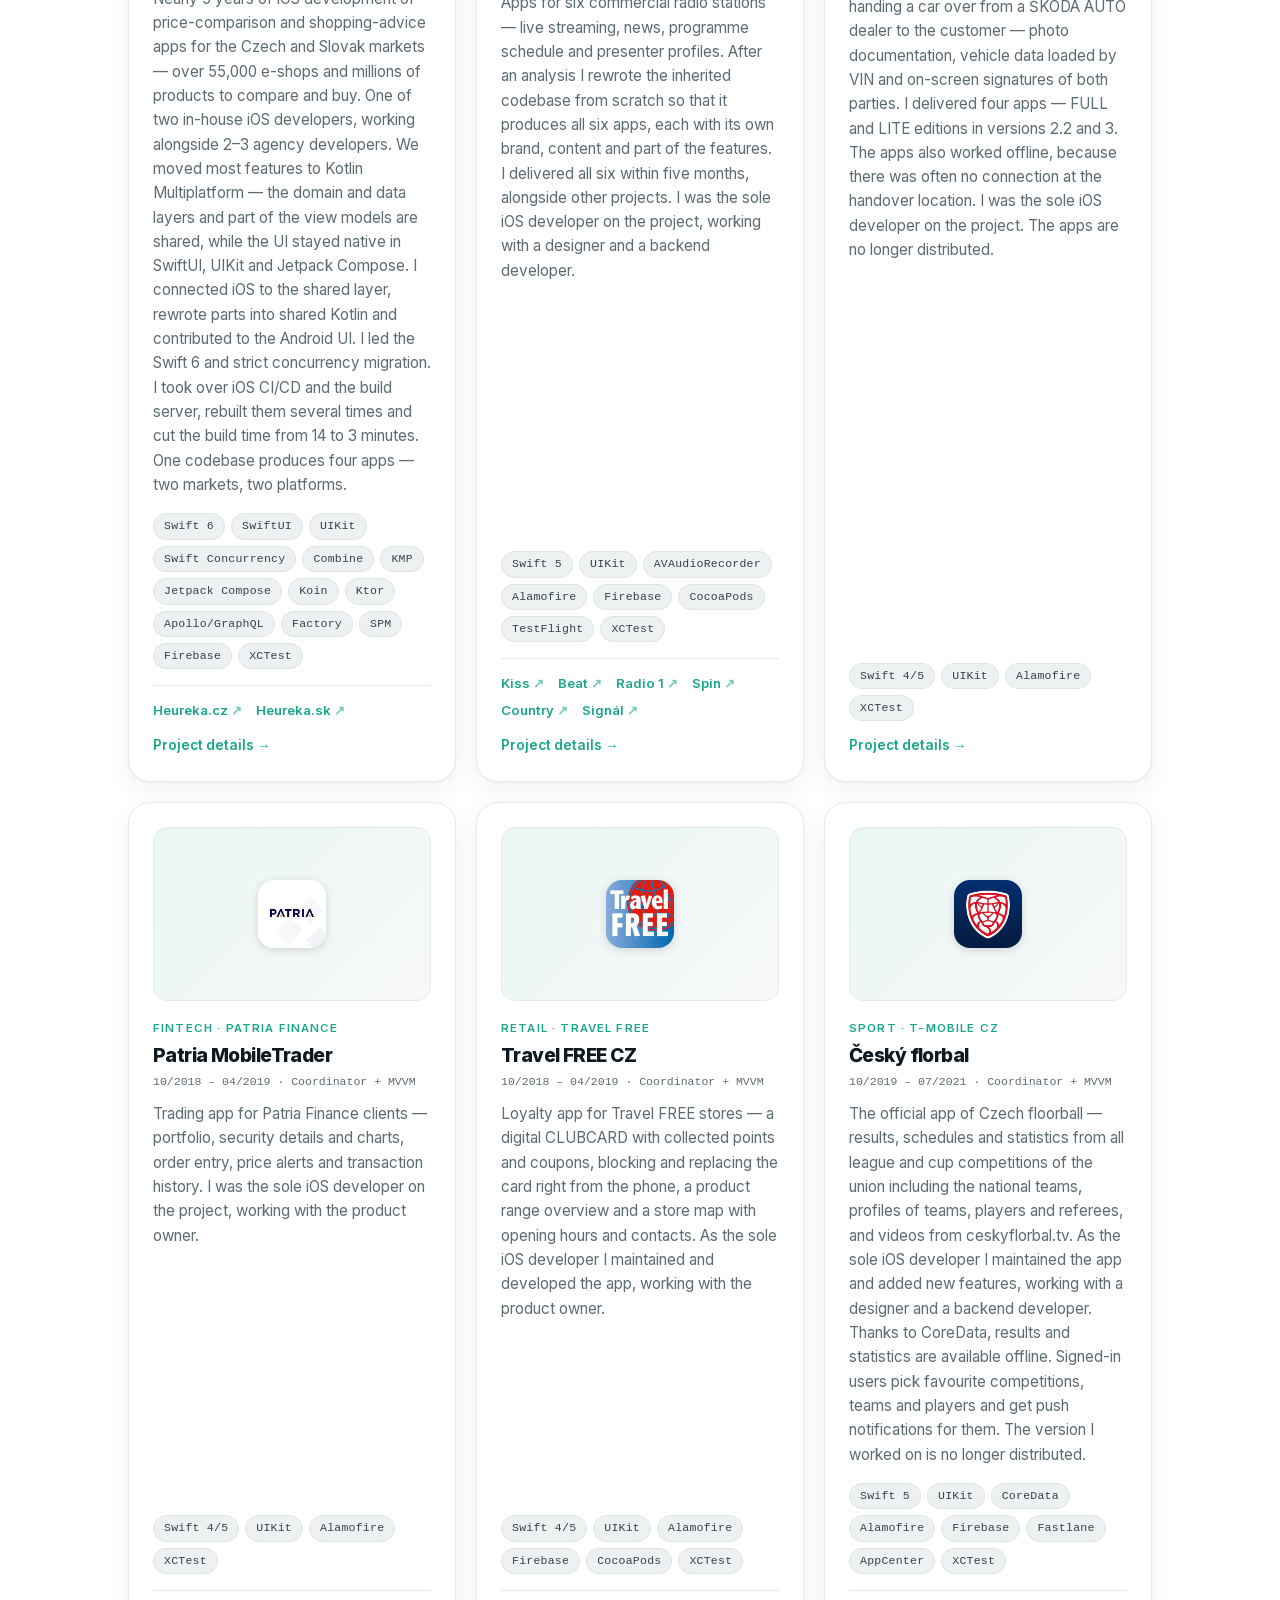
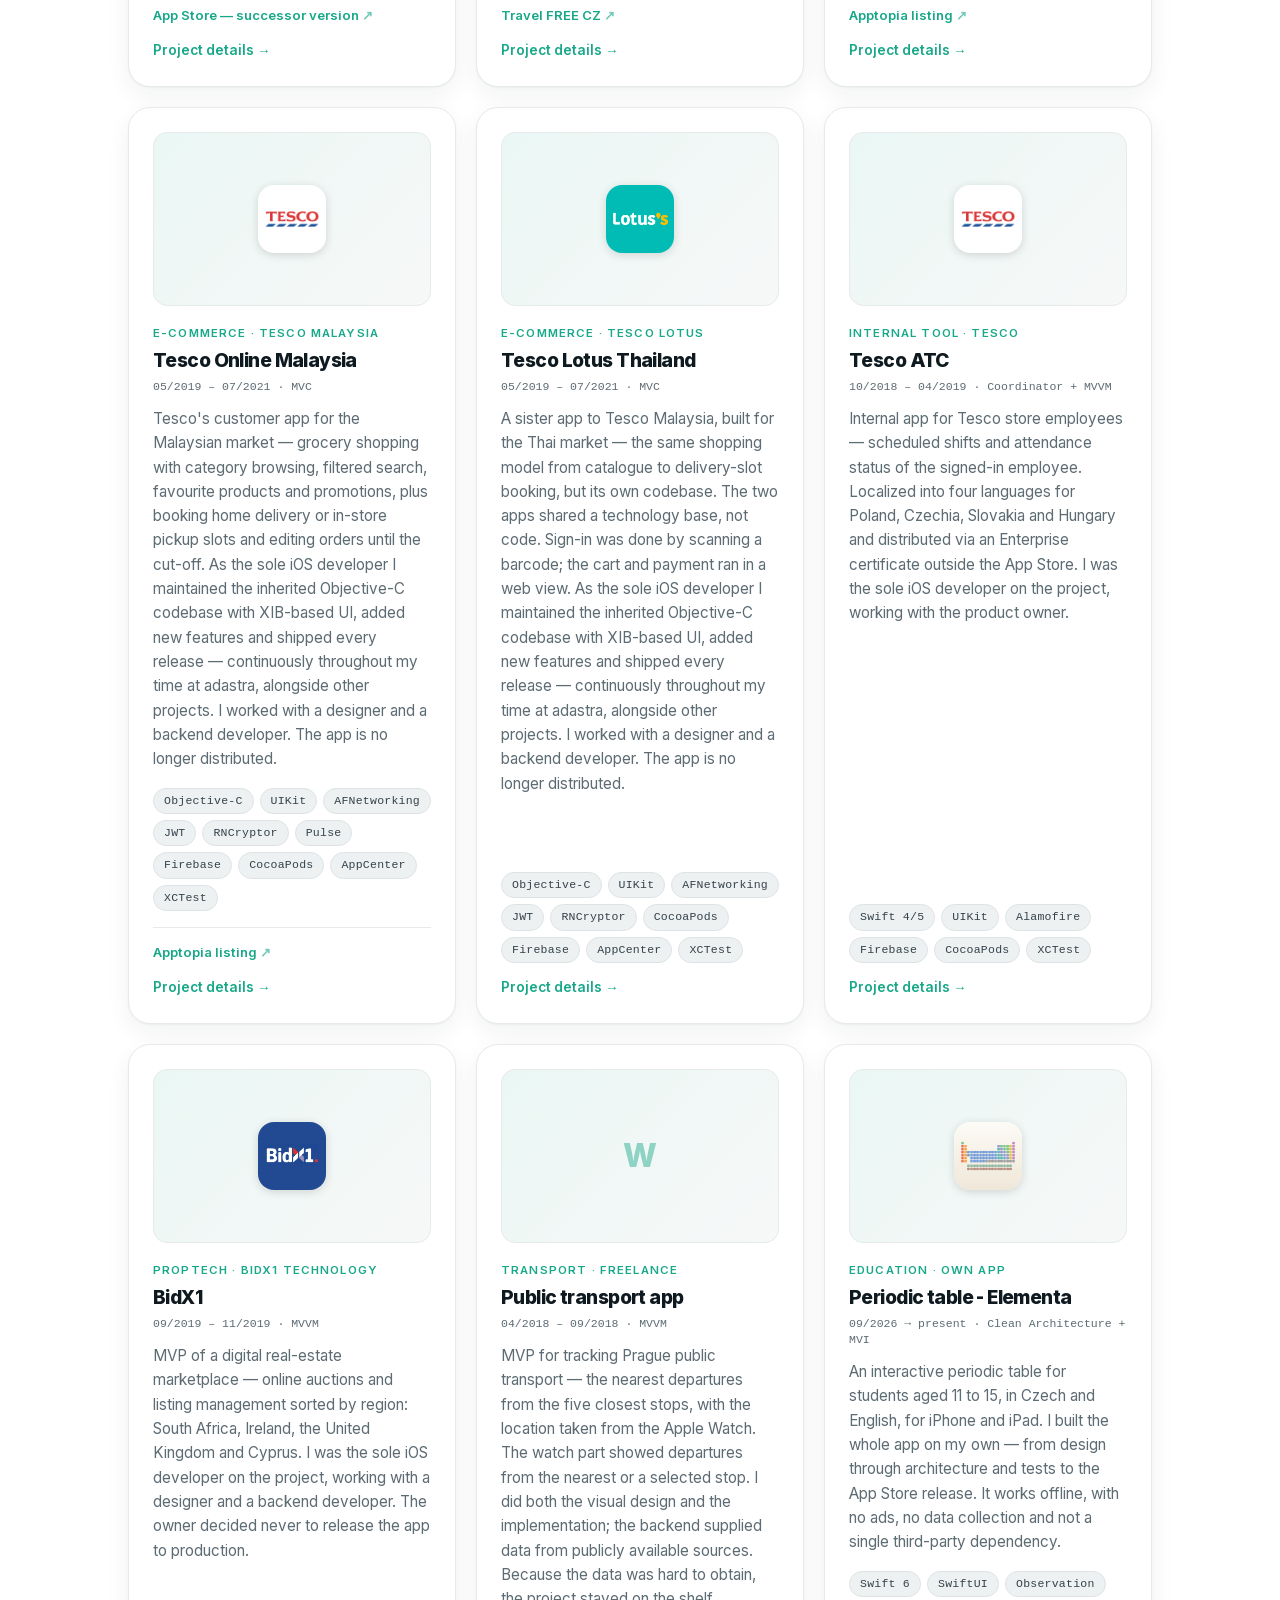
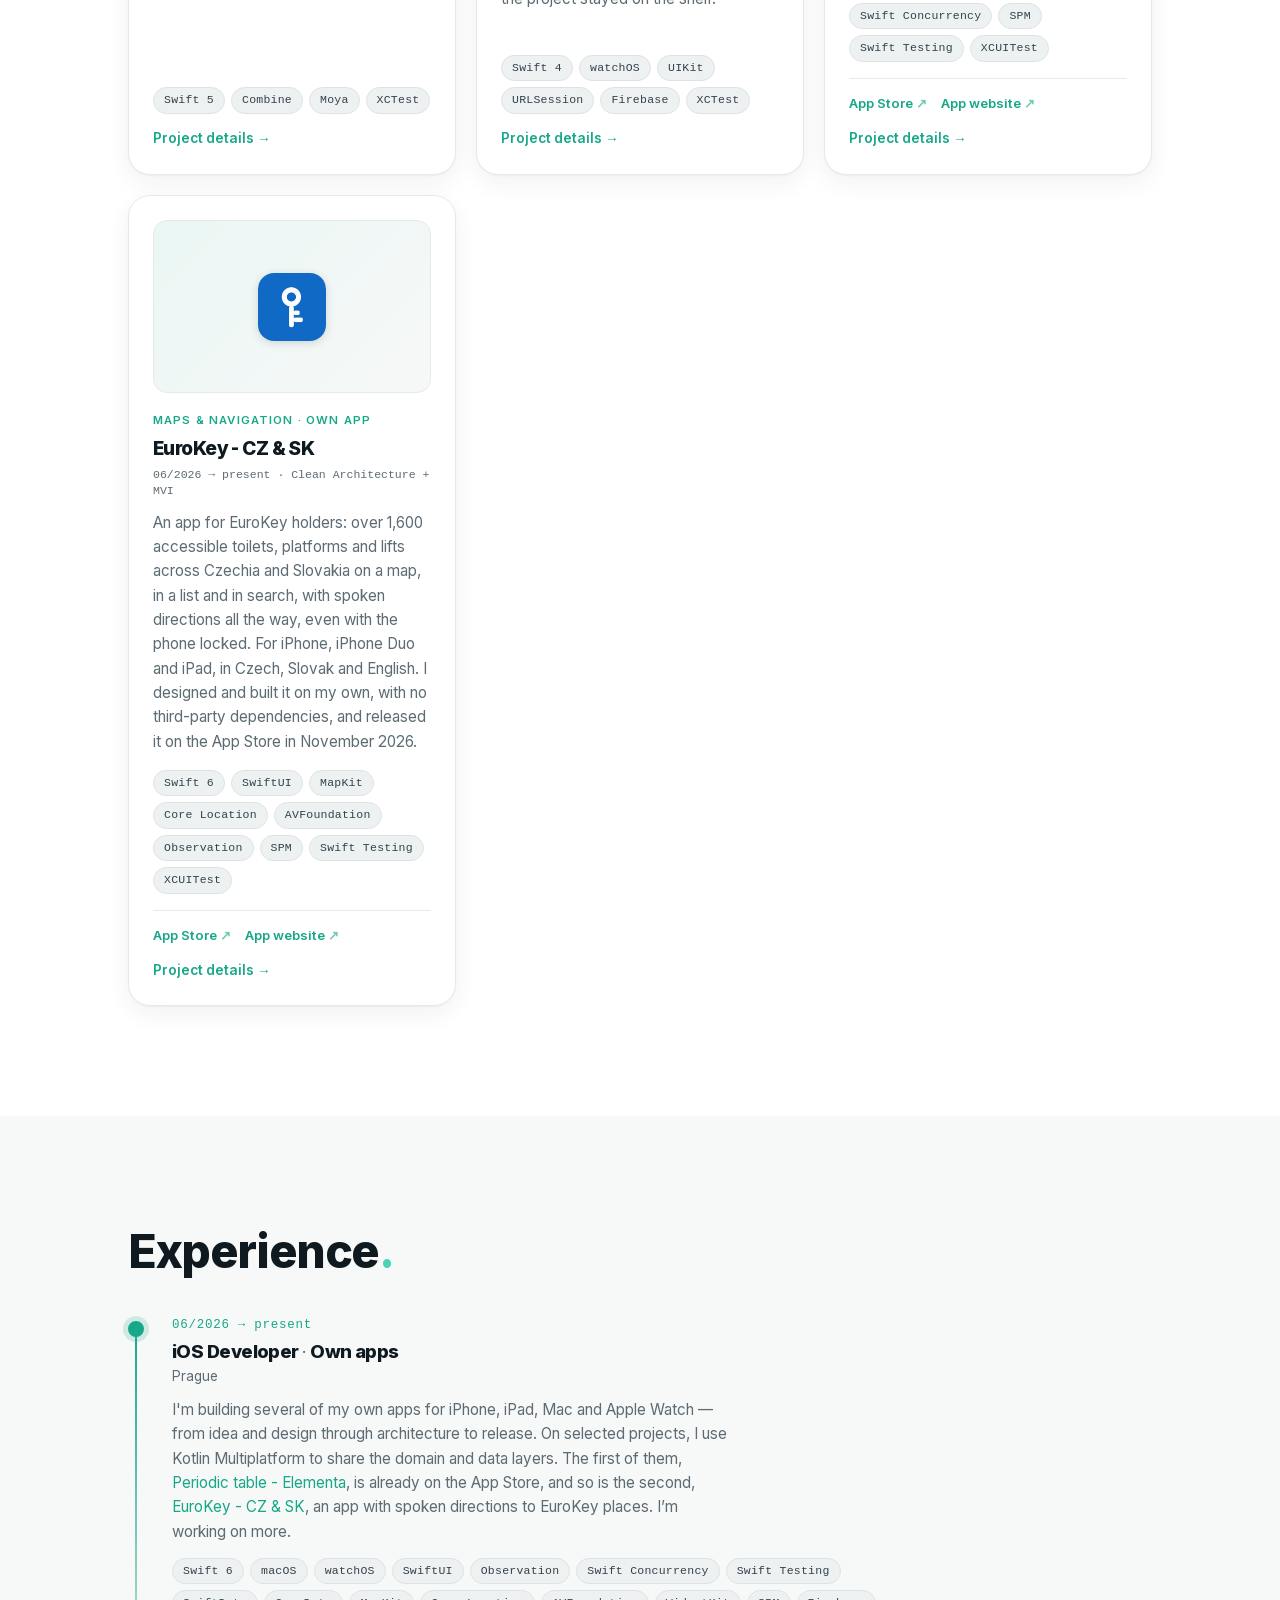
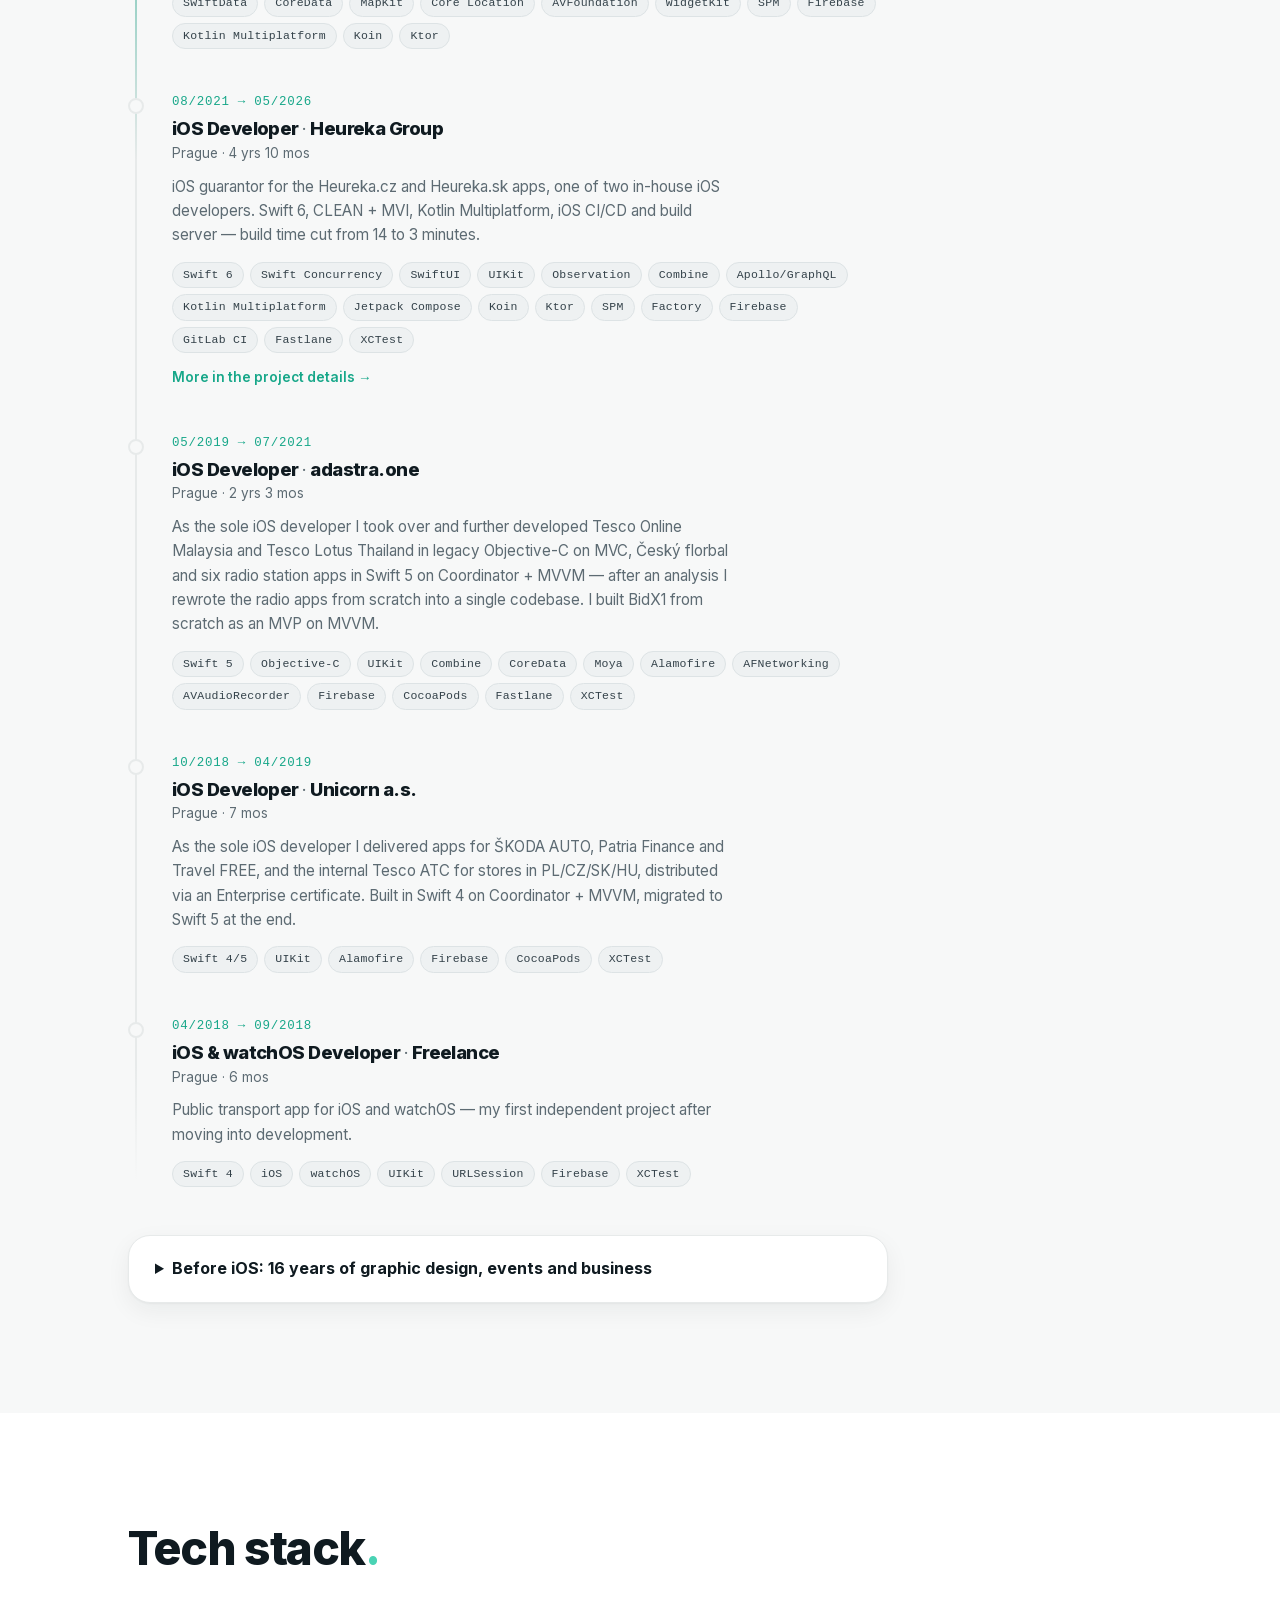
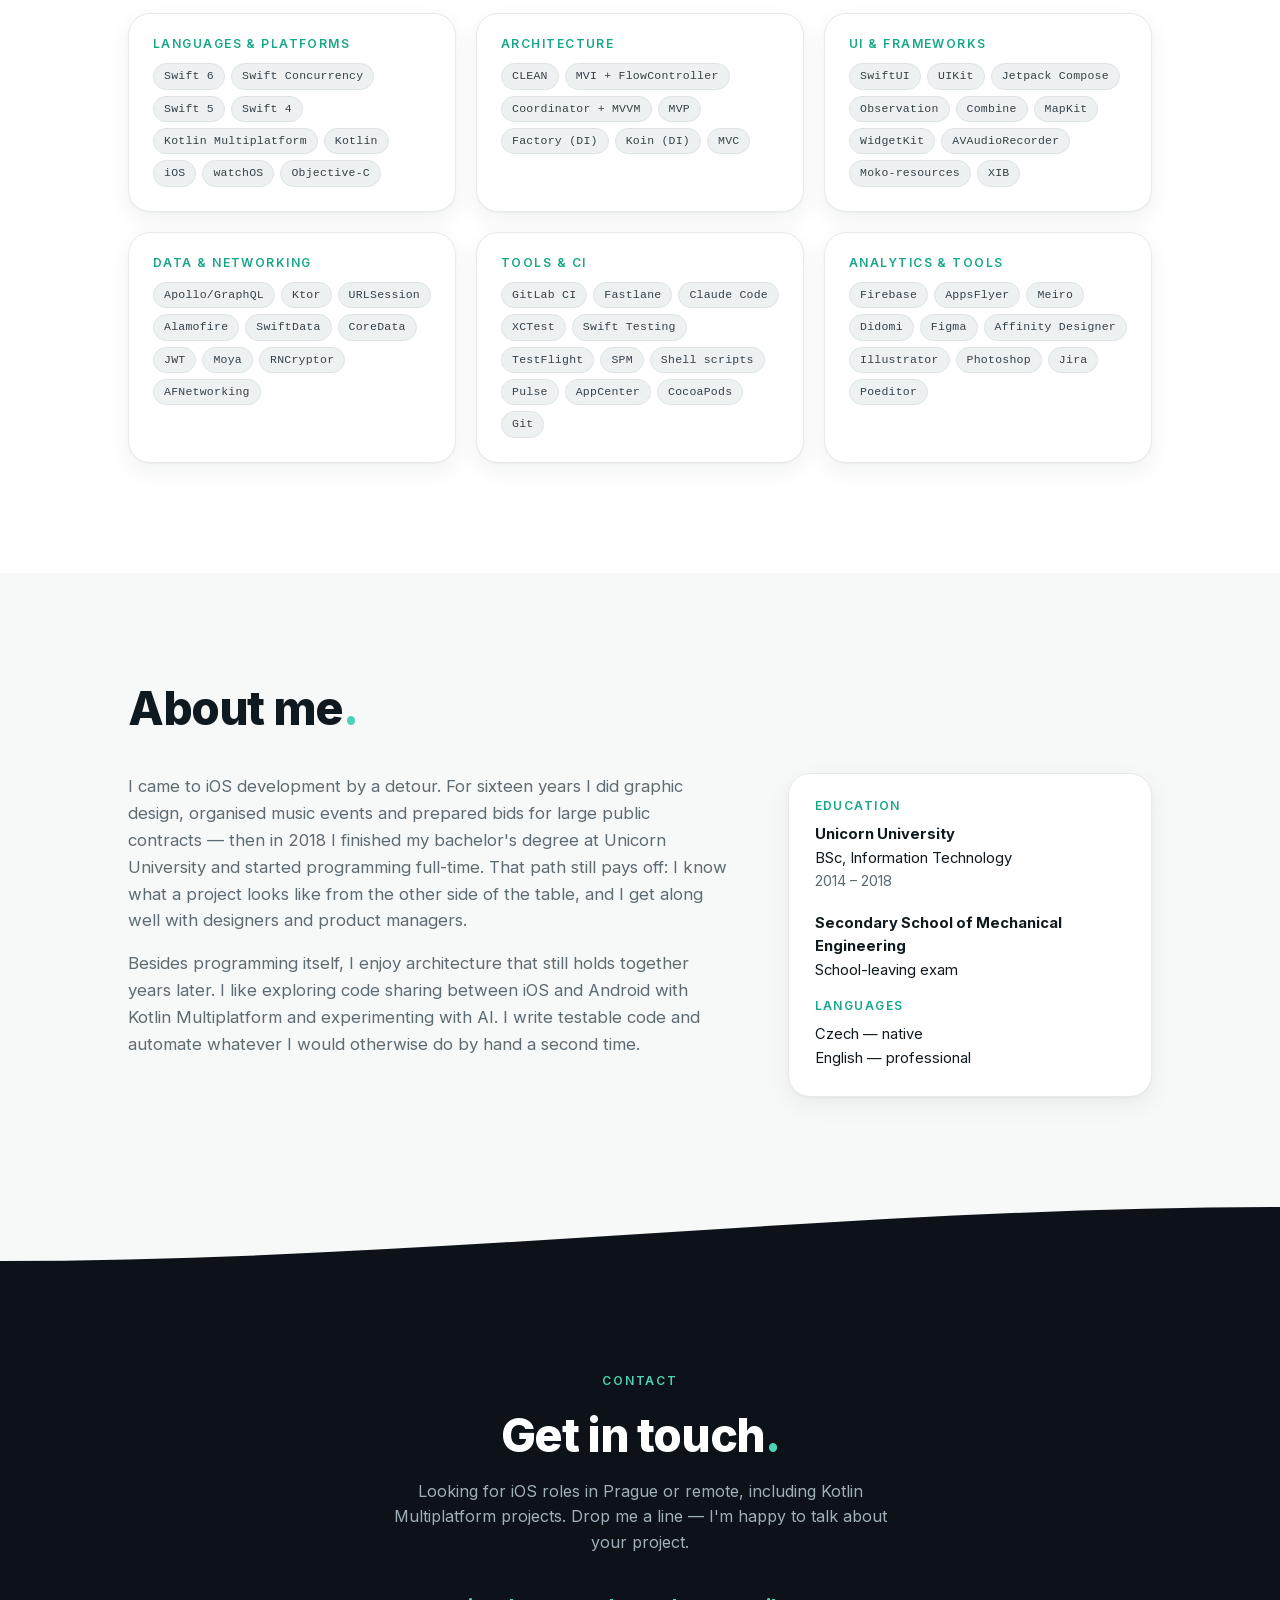
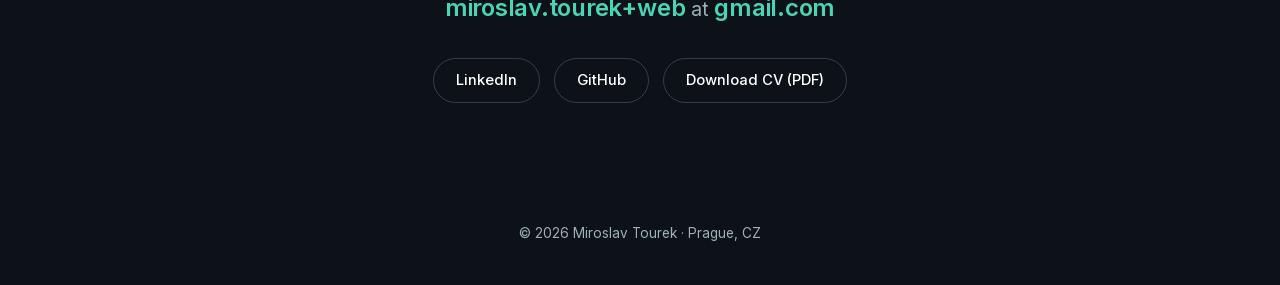
==== commit c6de55b8: "Add info about the SK support in a Eurokey app" ====
--- a/en/index.html
+++ b/en/index.html
@@ -422,15 +422,15 @@
 
           <article class="project-card" data-dialog="p-eurokey">
             <div class="project-thumb has-icon">
-              <img src="../img/icon-eurokey.jpg" alt="EuroKey - CZ app icon" width="256" height="256" loading="lazy">
+              <img src="../img/icon-eurokey.jpg" alt="EuroKey - CZ &amp; SK app icon" width="256" height="256" loading="lazy">
             </div>
             <p class="project-tag">Maps &amp; navigation · Own app</p>
-            <h3>EuroKey - CZ</h3>
+            <h3>EuroKey - CZ &amp; SK</h3>
             <p class="project-meta">06/2026 → present · Clean Architecture + MVI</p>
-            <p>An app for Euroklíč holders: almost 1,500 accessible toilets, platforms and
-              lifts across Czechia on a map, in a list and in search, with spoken directions
+            <p>An app for EuroKey holders: over 1,600 accessible toilets, platforms and
+              lifts across Czechia and Slovakia on a map, in a list and in search, with spoken directions
               all the way, even with the phone locked. For iPhone, iPhone Duo and iPad, in
-              Czech and English. I designed and built it on my own, with no third-party
+              Czech, Slovak and English. I designed and built it on my own, with no third-party
               dependencies, and released it on the App Store in November 2026.</p>
             <ul class="chips">
               <li>Swift 6</li><li>SwiftUI</li><li>MapKit</li><li>Core Location</li><li>AVFoundation</li>
@@ -462,8 +462,8 @@
               Kotlin Multiplatform to share the domain and data layers. The first of them,
               <a href="https://www.carrione.cz/en/apps/periodic-table/" target="_blank" rel="noopener">Periodic table - Elementa</a>,
               is already on the App Store, and so is the second,
-              <a href="https://www.carrione.cz/en/apps/eurokey/" target="_blank" rel="noopener">EuroKey - CZ</a>,
-              an app with spoken directions to Euroklíč places. I’m working on more.</p>
+              <a href="https://www.carrione.cz/en/apps/eurokey/" target="_blank" rel="noopener">EuroKey - CZ &amp; SK</a>,
+              an app with spoken directions to EuroKey places. I’m working on more.</p>
             <ul class="chips">
               <li>Swift 6</li><li>macOS</li><li>watchOS</li><li>SwiftUI</li><li>Observation</li><li>Swift Concurrency</li>
               <li>Swift Testing</li><li>SwiftData</li><li>CoreData</li><li>MapKit</li><li>Core Location</li><li>AVFoundation</li><li>WidgetKit</li><li>SPM</li><li>Firebase</li>
@@ -1315,7 +1315,7 @@
   <dialog id="p-eurokey" class="project-dialog" tabindex="-1" autofocus aria-labelledby="p-eurokey-t">
     <button class="dialog-close" type="button" aria-label="Close details">&times;</button>
     <p class="project-tag">Maps &amp; navigation · Own app</p>
-    <h3 id="p-eurokey-t">EuroKey - CZ</h3>
+    <h3 id="p-eurokey-t">EuroKey - CZ &amp; SK</h3>
     <p class="project-meta">06/2026 → present · iOS Developer</p>
     <div class="gallery-strip">
       <button class="shot" type="button" data-full="../img/shot-eurokey-en-1-lg.jpg" data-caption="EuroKey — map of places" aria-label="Enlarge: EuroKey — map of places">
@@ -1330,8 +1330,8 @@
       <button class="shot" type="button" data-full="../img/shot-eurokey-en-4-lg.jpg" data-caption="EuroKey — nearest places first" aria-label="Enlarge: EuroKey — nearest places first">
         <img src="../img/shot-eurokey-en-4.jpg" alt="EuroKey — nearest places first" width="392" height="851" loading="lazy">
       </button>
-      <button class="shot" type="button" data-full="../img/shot-eurokey-en-5-lg.jpg" data-caption="EuroKey — search across Czechia" aria-label="Enlarge: EuroKey — search across Czechia">
-        <img src="../img/shot-eurokey-en-5.jpg" alt="EuroKey — search across Czechia" width="392" height="851" loading="lazy">
+      <button class="shot" type="button" data-full="../img/shot-eurokey-en-5-lg.jpg" data-caption="EuroKey — search" aria-label="Enlarge: EuroKey — search">
+        <img src="../img/shot-eurokey-en-5.jpg" alt="EuroKey — search" width="392" height="851" loading="lazy">
       </button>
       <button class="shot is-landscape" type="button" data-full="../img/shot-eurokey-en-6-lg.jpg" data-caption="EuroKey — place details in landscape, beside the map" aria-label="Enlarge: EuroKey — place details in landscape, beside the map">
         <img src="../img/shot-eurokey-en-6.jpg" alt="EuroKey — place details in landscape, beside the map" width="512" height="235" loading="lazy">
@@ -1341,14 +1341,14 @@
       </button>
     </div>
     <p class="dialog-lead">My own app for iPhone, iPhone Duo and iPad, which I made on my own from
-      design to code and released on the App Store in November 2026. For Euroklíč holders and those
-      who travel with them, it finds the places in Czechia that a Euroklíč opens and guides
+      design to code and released on the App Store in November 2026. For EuroKey holders and those
+      who travel with them, it finds the places in Czechia and Slovakia that a EuroKey opens and guides
       them there by voice, even with the phone locked.</p>
     <p class="dialog-lead">The people who use it need accessibility every day. That's why I also
       paid attention to VoiceOver, larger text and automated accessibility audits in UI tests.</p>
     <h4>What the app does</h4>
     <ul class="dialog-list">
-      <li><strong>Map, list and search</strong> — almost 1,500 places built into the app,
+      <li><strong>Map, list and search</strong> — over 1,600 places in Czechia and Slovakia built into the app,
         nearest first; the map in 2D or 3D with buildings, and the list and search work offline</li>
       <li><strong>Routes on foot or by car</strong> — distance, time and the line of the route from MapKit
         in a place's details</li>
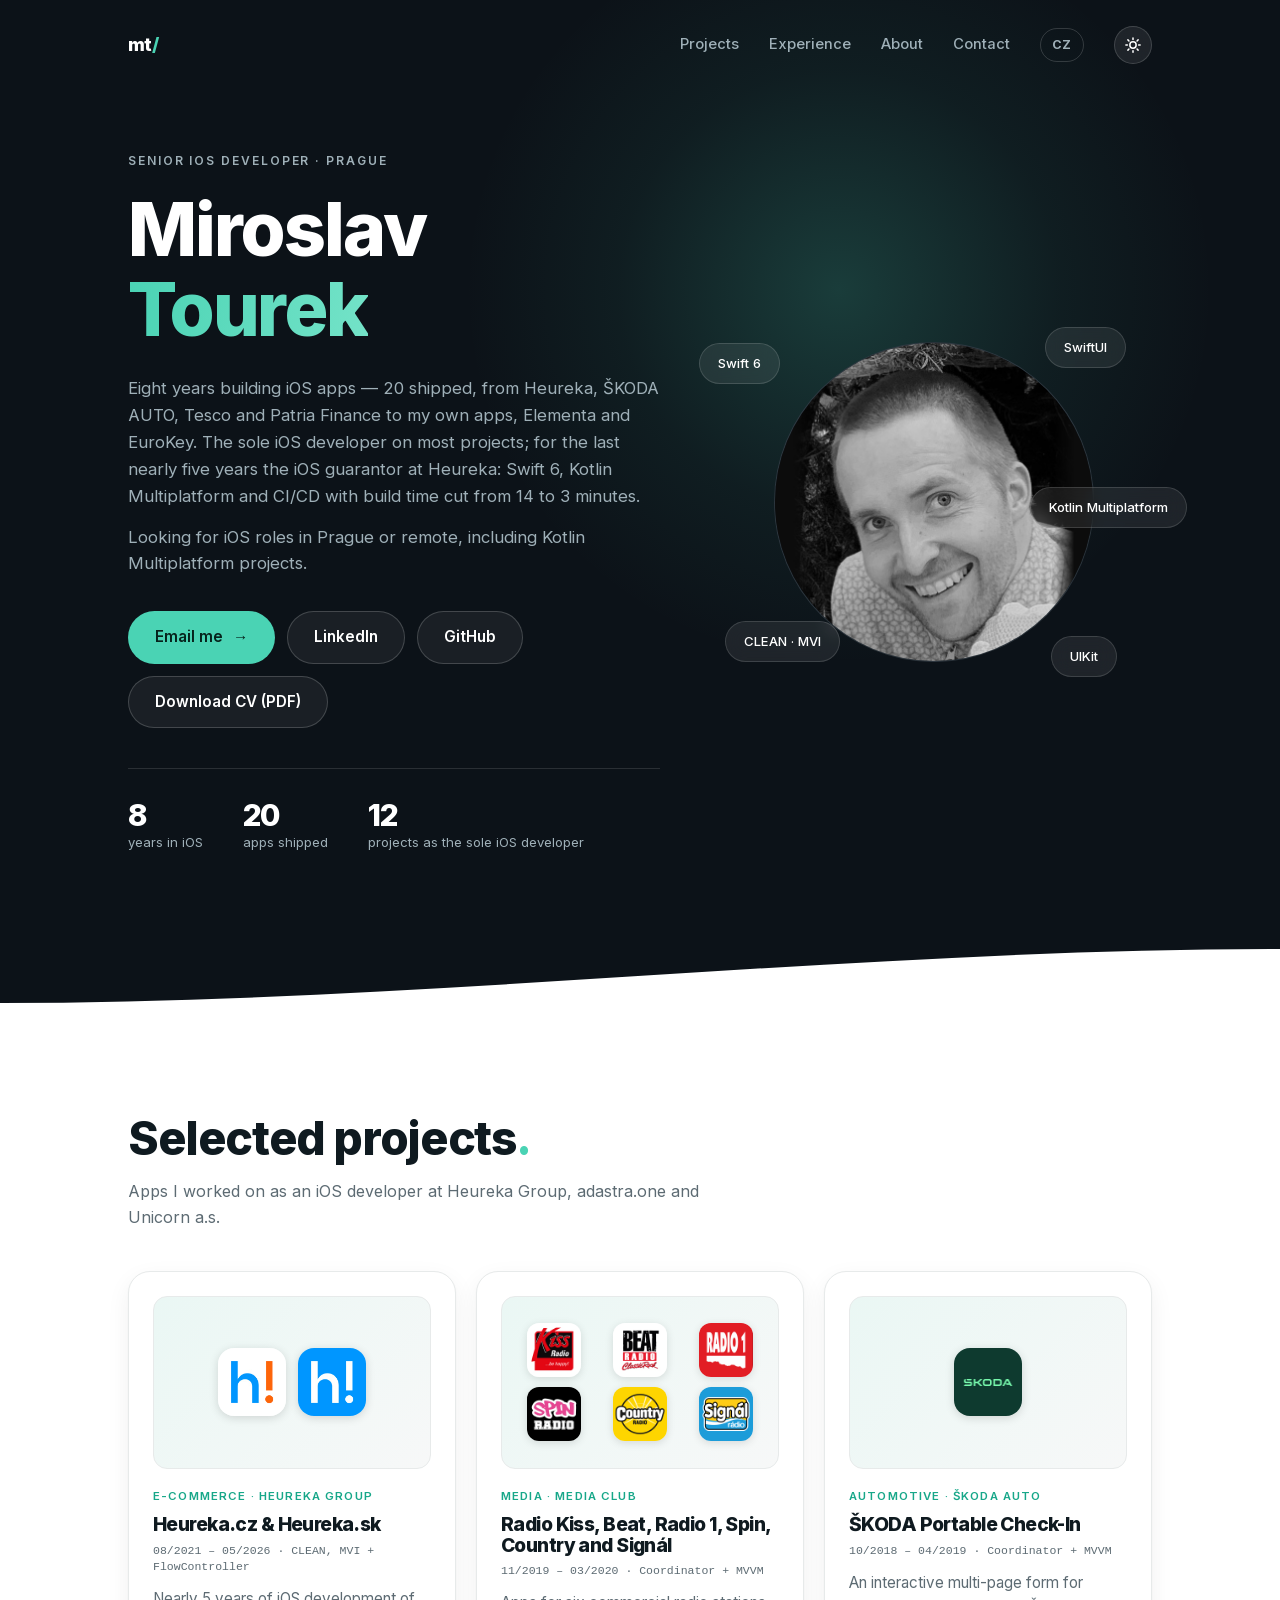
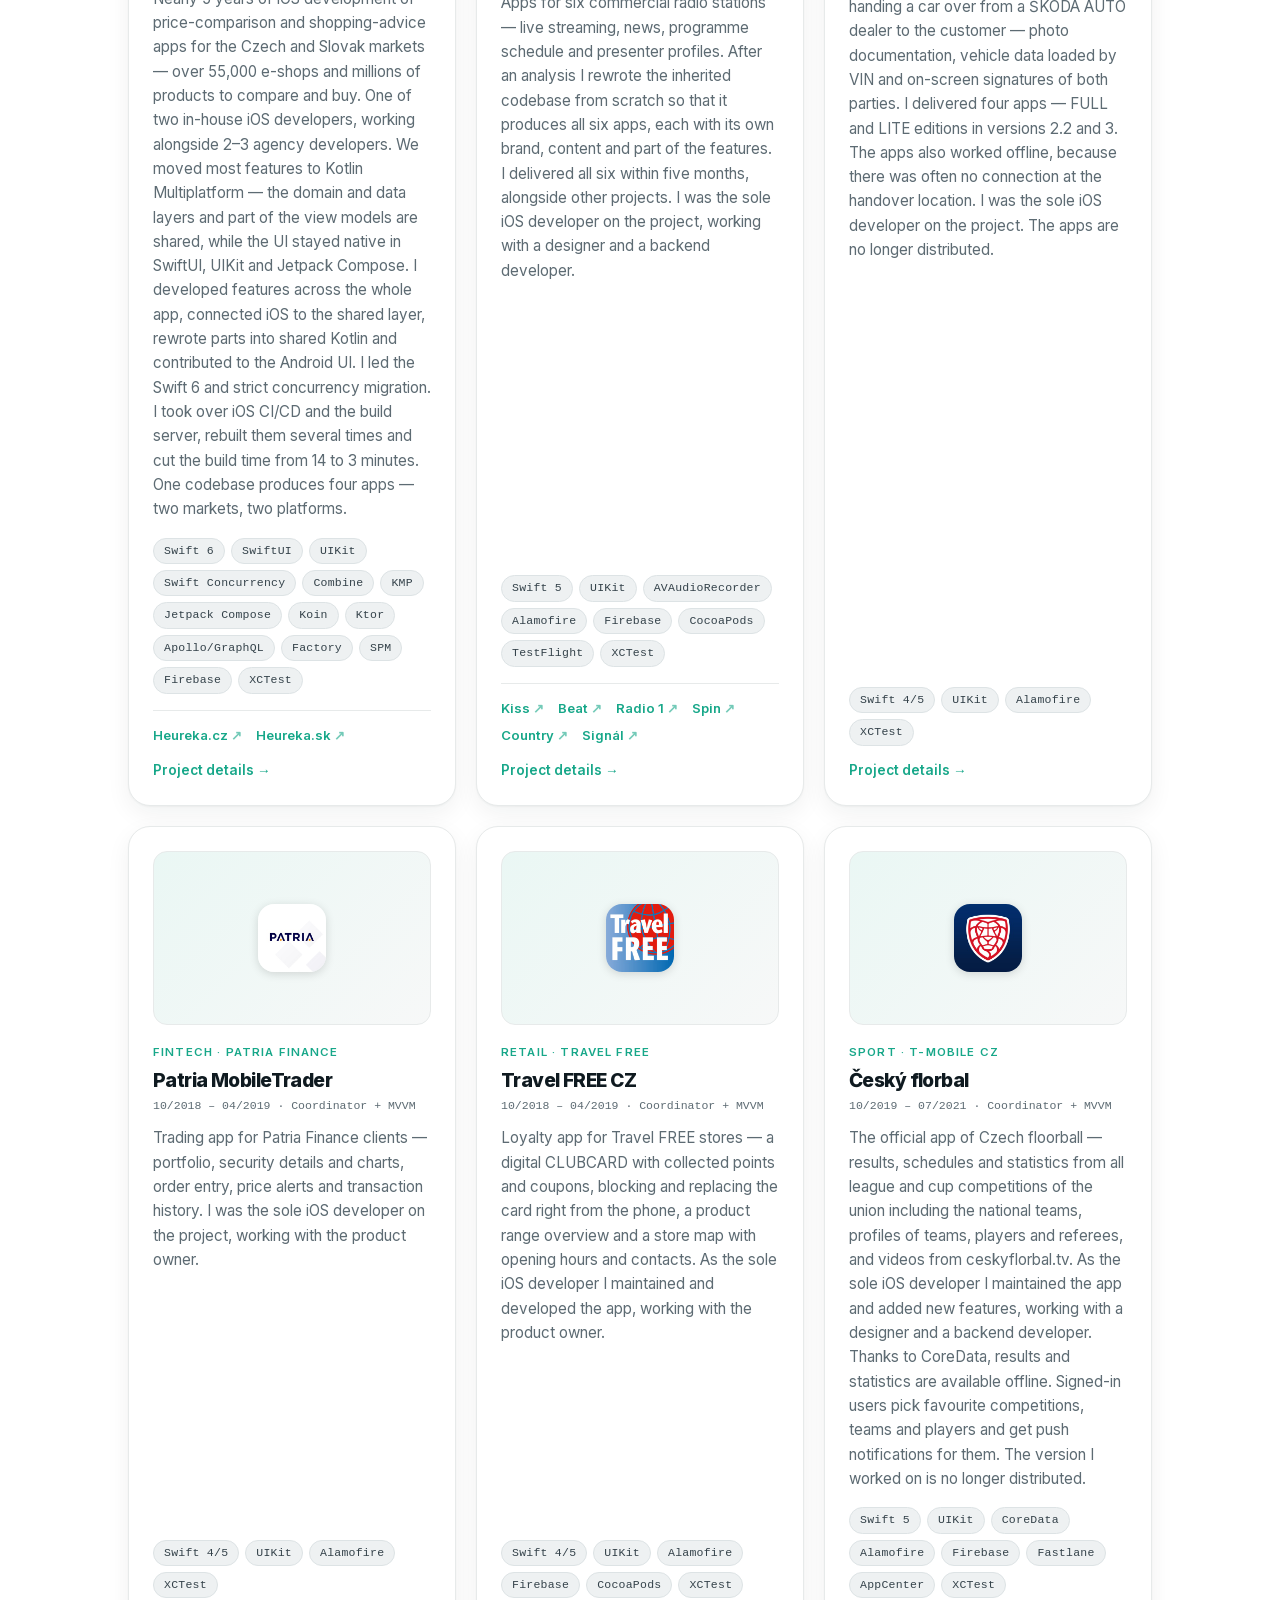
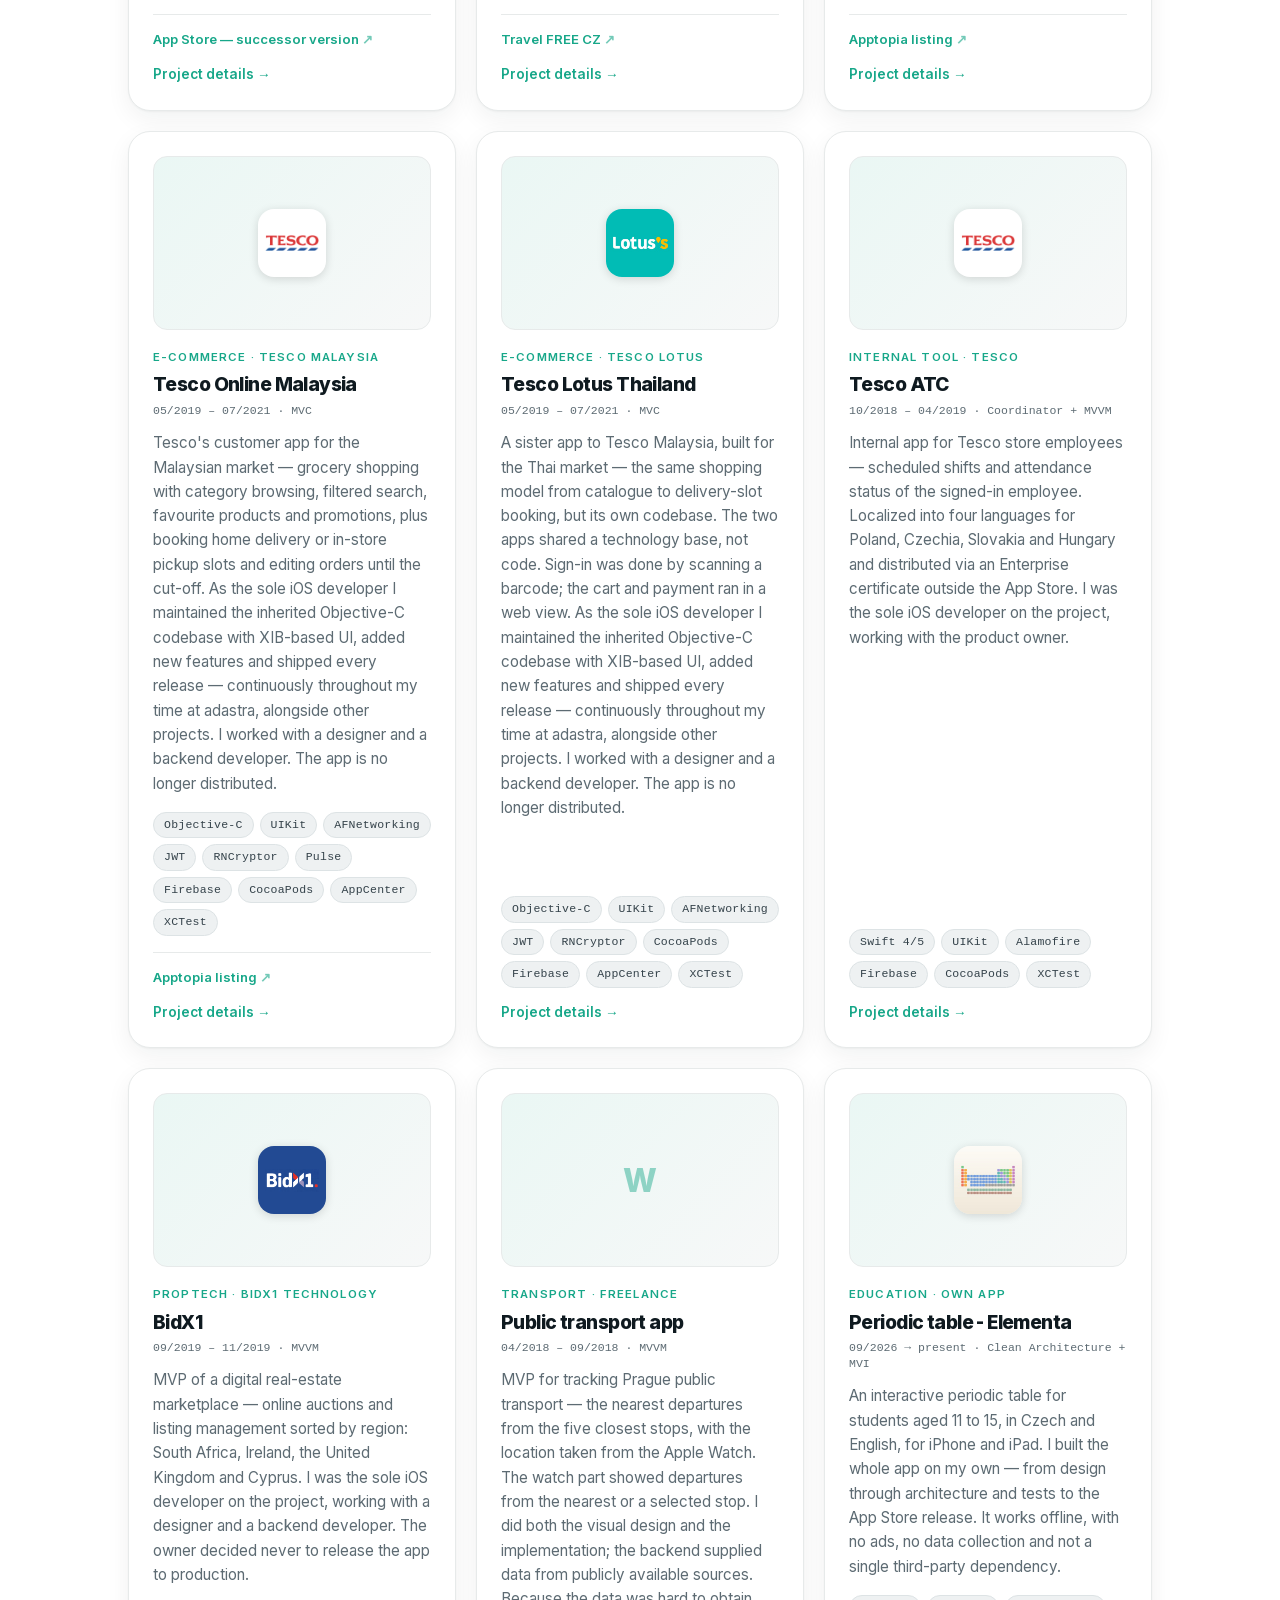
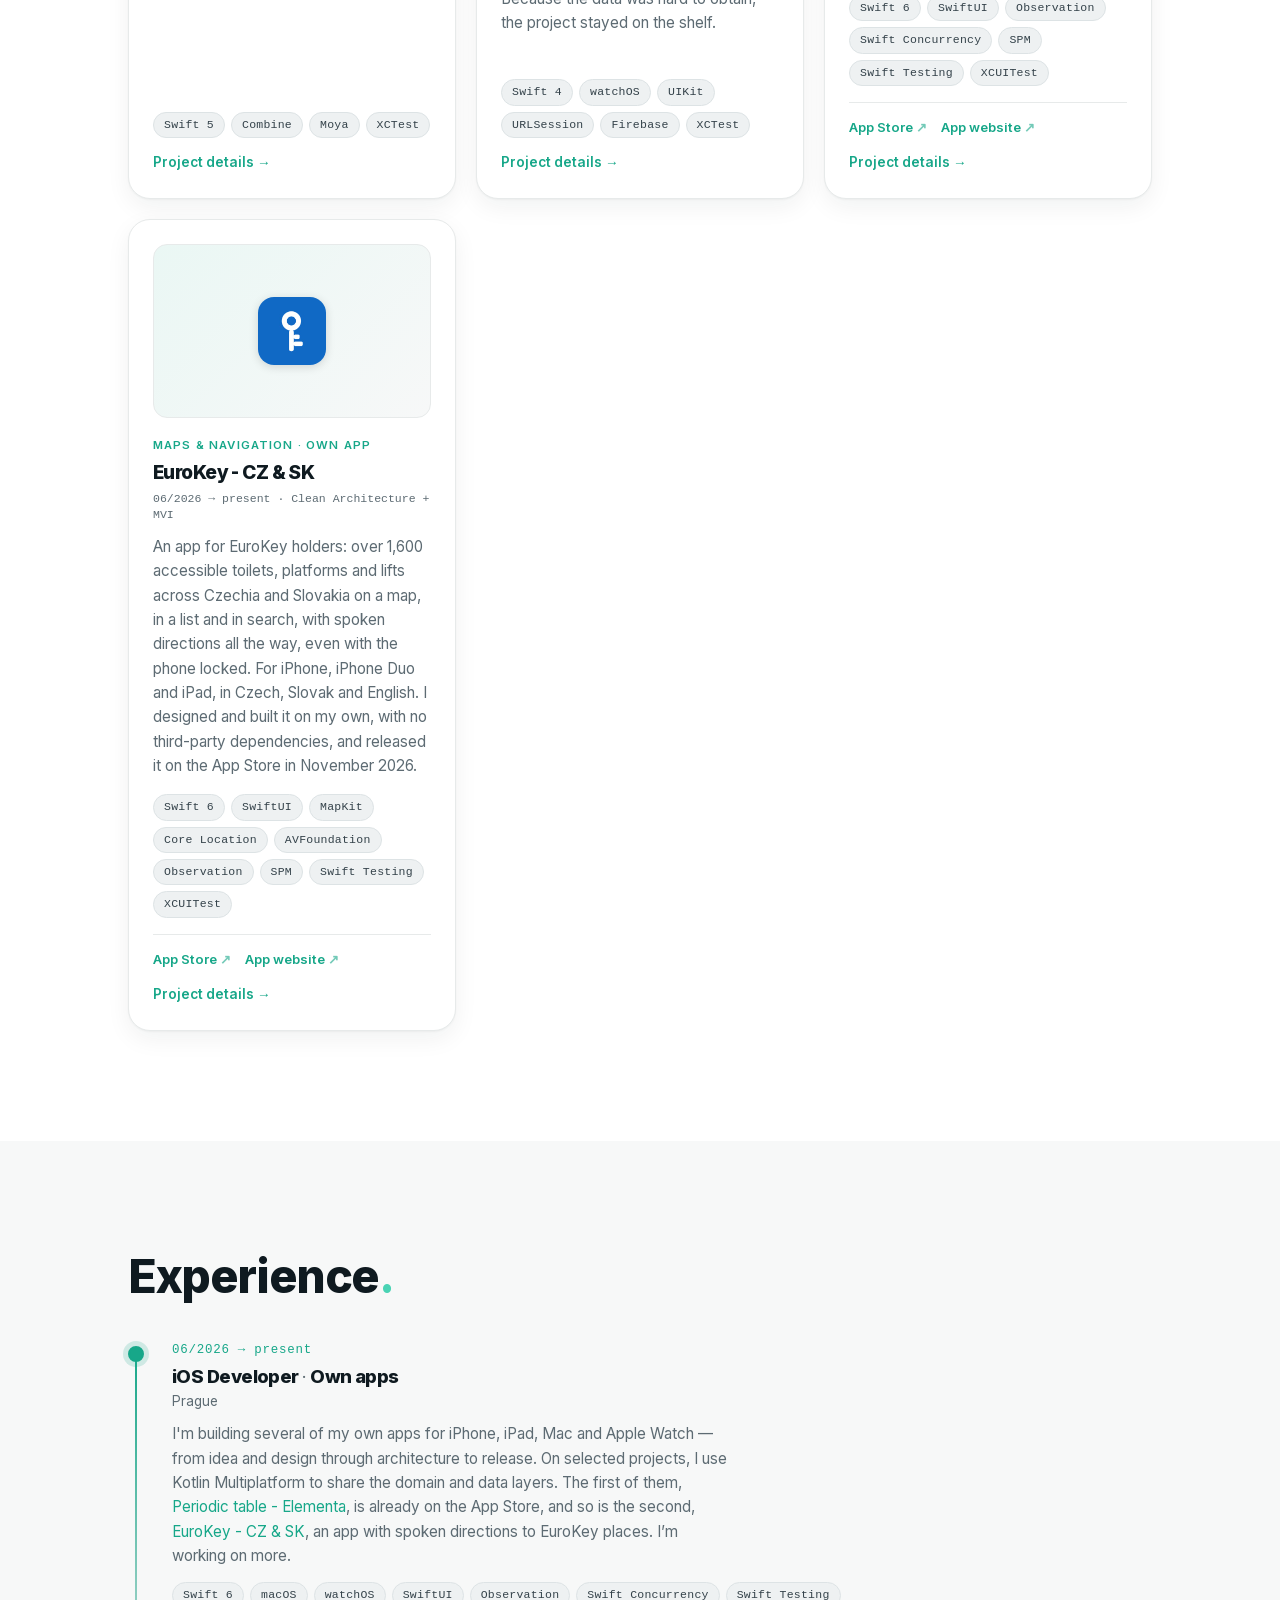
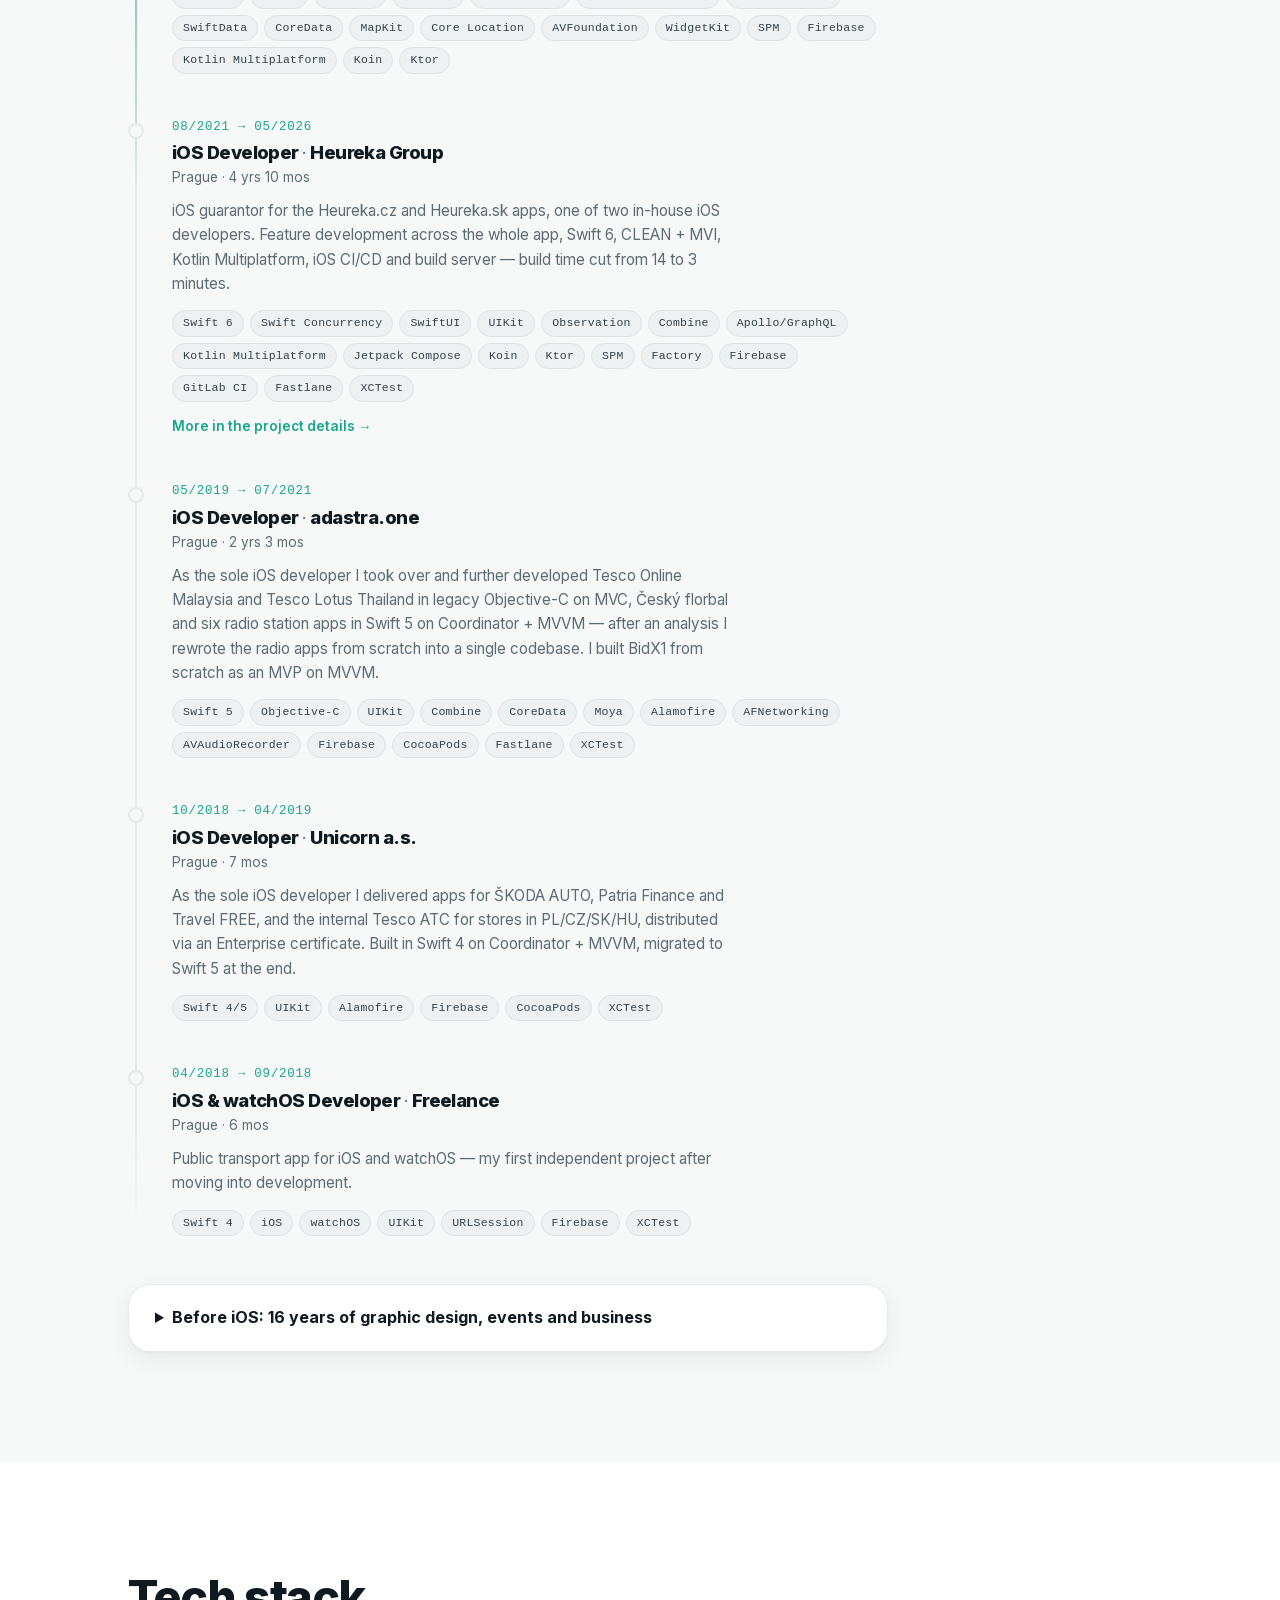
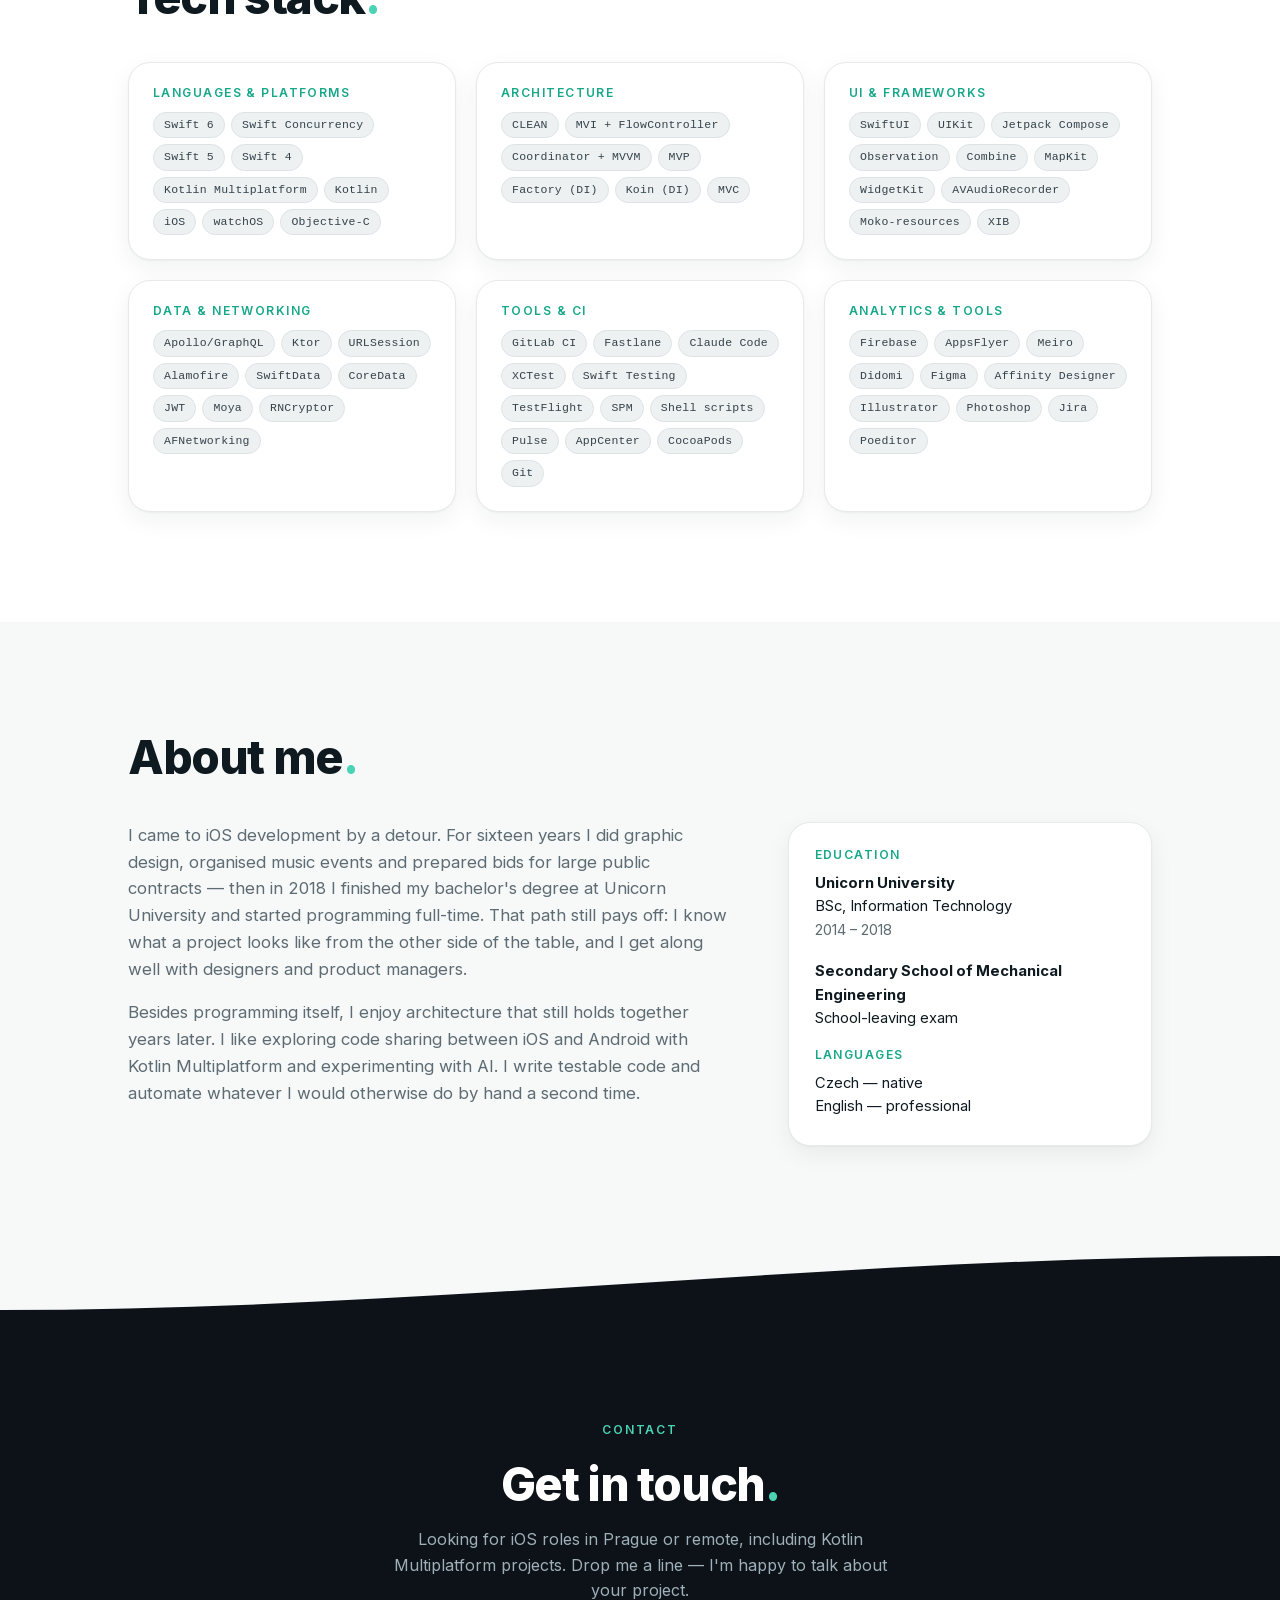
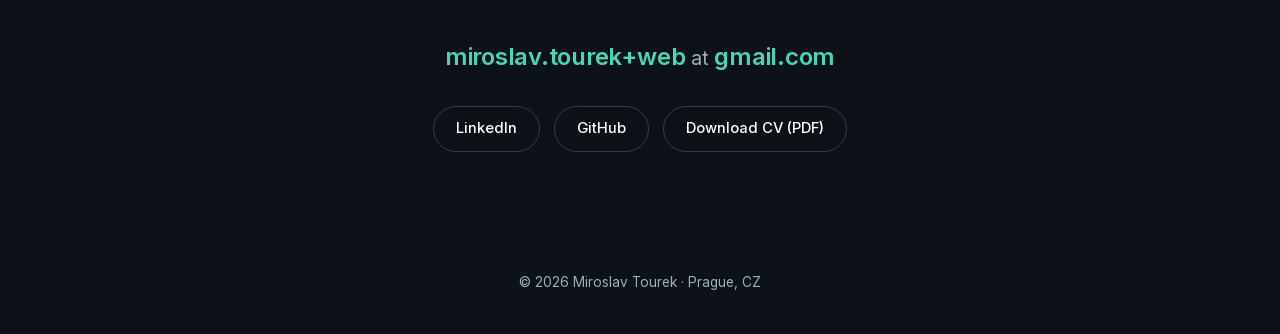
==== commit c3f36c77: "Update text" ====
--- a/en/index.html
+++ b/en/index.html
@@ -149,8 +149,8 @@
               alongside 2–3 agency developers. We moved most features to Kotlin
               Multiplatform — the domain and data layers and part of the view models are
               shared, while the UI stayed native in SwiftUI, UIKit and Jetpack Compose.
-              I connected iOS to the shared layer, rewrote parts into shared Kotlin and
-              contributed to the Android UI. I led the Swift 6 and strict concurrency
+              I developed features across the whole app, connected iOS to the shared layer,
+              rewrote parts into shared Kotlin and contributed to the Android UI. I led the Swift 6 and strict concurrency
               migration. I took over iOS CI/CD and the build server, rebuilt them several
               times and cut the build time from 14 to 3 minutes.
               One codebase produces four apps — two markets, two platforms.</p>
@@ -476,7 +476,8 @@
             <h3>iOS Developer <span class="at">·</span> Heureka Group</h3>
             <p class="timeline-meta">Prague · 4 yrs 10 mos</p>
             <p>iOS guarantor for the Heureka.cz and Heureka.sk apps, one of two in-house iOS
-              developers. Swift 6, CLEAN + MVI, Kotlin Multiplatform, iOS CI/CD and build
+              developers. Feature development across the whole app, Swift 6, CLEAN + MVI,
+              Kotlin Multiplatform, iOS CI/CD and build
               server — build time cut from 14 to 3 minutes.</p>
             <ul class="chips">
               <li>Swift 6</li><li>Swift Concurrency</li><li>SwiftUI</li><li>UIKit</li><li>Observation</li><li>Combine</li>
@@ -805,14 +806,15 @@
       codebase thus produces four apps — Heureka.cz and Heureka.sk for iOS and Android.</p>
     <h4>My contribution</h4>
     <p class="dialog-lead">Throughout my time there I continuously developed new features and changes
-      to existing ones based on product requirements — from requirement analysis and
+      to existing ones across the whole app based on product requirements — from requirement analysis and
       solution design through implementation with tests to release on TestFlight and the
       App Store. On top of that, code reviews and testing other developers' builds.
       Selected highlights:</p>
-    <p class="dialog-lead"><strong>Kotlin Multiplatform</strong> — I connected the iOS UI to the shared
-      layer, rewrote parts of the code into shared Kotlin and contributed to the Android UI
-      (Jetpack Compose). As the person responsible for the iOS app, I tested and signed off
-      the production release of the KMP version.</p>
+    <p class="dialog-lead"><strong>Kotlin Multiplatform</strong> — the move to KMP was a team effort:
+      we split the features among us and I delivered mine independently. I connected the
+      iOS UI to the shared layer, rewrote parts of the code into shared Kotlin and contributed
+      to the Android UI (Jetpack Compose). Before the KMP version went to
+      production, each of us tested it on our own and we decided on the release together.</p>
     <p class="dialog-lead"><strong>Swift 6</strong> — I led the migration of the apps to Swift 6 and strict
       concurrency: async/await and actors across the codebase, Sendable and @MainActor
       isolation.</p>
@@ -821,19 +823,24 @@
       them several times over the years — tests, pre-production and production builds, and
       distribution to TestFlight and the App Store. I cut the build time of the app with the
       shared KMP code from 14 to 3 minutes. We moved the build server to MacStadium and,
-      after an efficiency and cost analysis, back to our own hardware — with faster response
-      times, a return on investment within a year and data fully under our own control.</p>
+      after an efficiency and cost analysis, back to Heureka's own hardware — with faster response
+      times, a return on investment within a year and Heureka's data fully under its own control.</p>
     <p class="dialog-lead"><strong>AI code review</strong> — I integrated AI code review built on Claude
       Code into CI/CD. It posts a comment on every merge request — and with it, a more
       consistent check of how changes affect code security.</p>
-    <p class="dialog-lead"><strong>Product comparison</strong> — I designed and implemented the feature
+    <p class="dialog-lead"><strong>Product comparison</strong> — I designed and implemented the feature on my own,
       from solution design to release (see the “product comparison” screenshot in the
       gallery above). Later I also reworked the look and behaviour of the product detail.</p>
-    <p class="dialog-lead"><strong>Codebase modernisation</strong> — first I cleaned presentation logic and
-      state management out of the views, then rewrote them in SwiftUI (navigation stayed in
-      UIKit). I migrated selected features from REST to GraphQL, introduced local SPM
-      packages and adopted Liquid Glass in the apps.</p>
-    <p class="dialog-lead"><strong>Buying right in the app</strong> — I connected the apps to Heureka's
+    <p class="dialog-lead"><strong>Architecture and codebase modernisation</strong> — on my own, I cleaned
+      presentation logic and state management out of the views and introduced MVP in the
+      presentation layer; as iOS guarantor I then kept the architecture consistent through
+      code review. The next steps were team work, with features split among us: the move to
+      CLEAN + MVI with FlowControllers, agreed with the external partner, rewriting views in
+      SwiftUI (navigation stayed in UIKit), migrating selected features from REST to GraphQL
+      and local SPM packages.</p>
+    <p class="dialog-lead"><strong>Liquid Glass</strong> — on my own, I brought the new Liquid Glass look
+      to the apps.</p>
+    <p class="dialog-lead"><strong>Buying right in the app</strong> — on my own, I connected the apps to Heureka's
       web cart — the cart runs in a web view inside the app, so users can buy without
       leaving it.</p>
     <h4>What the apps do</h4>
